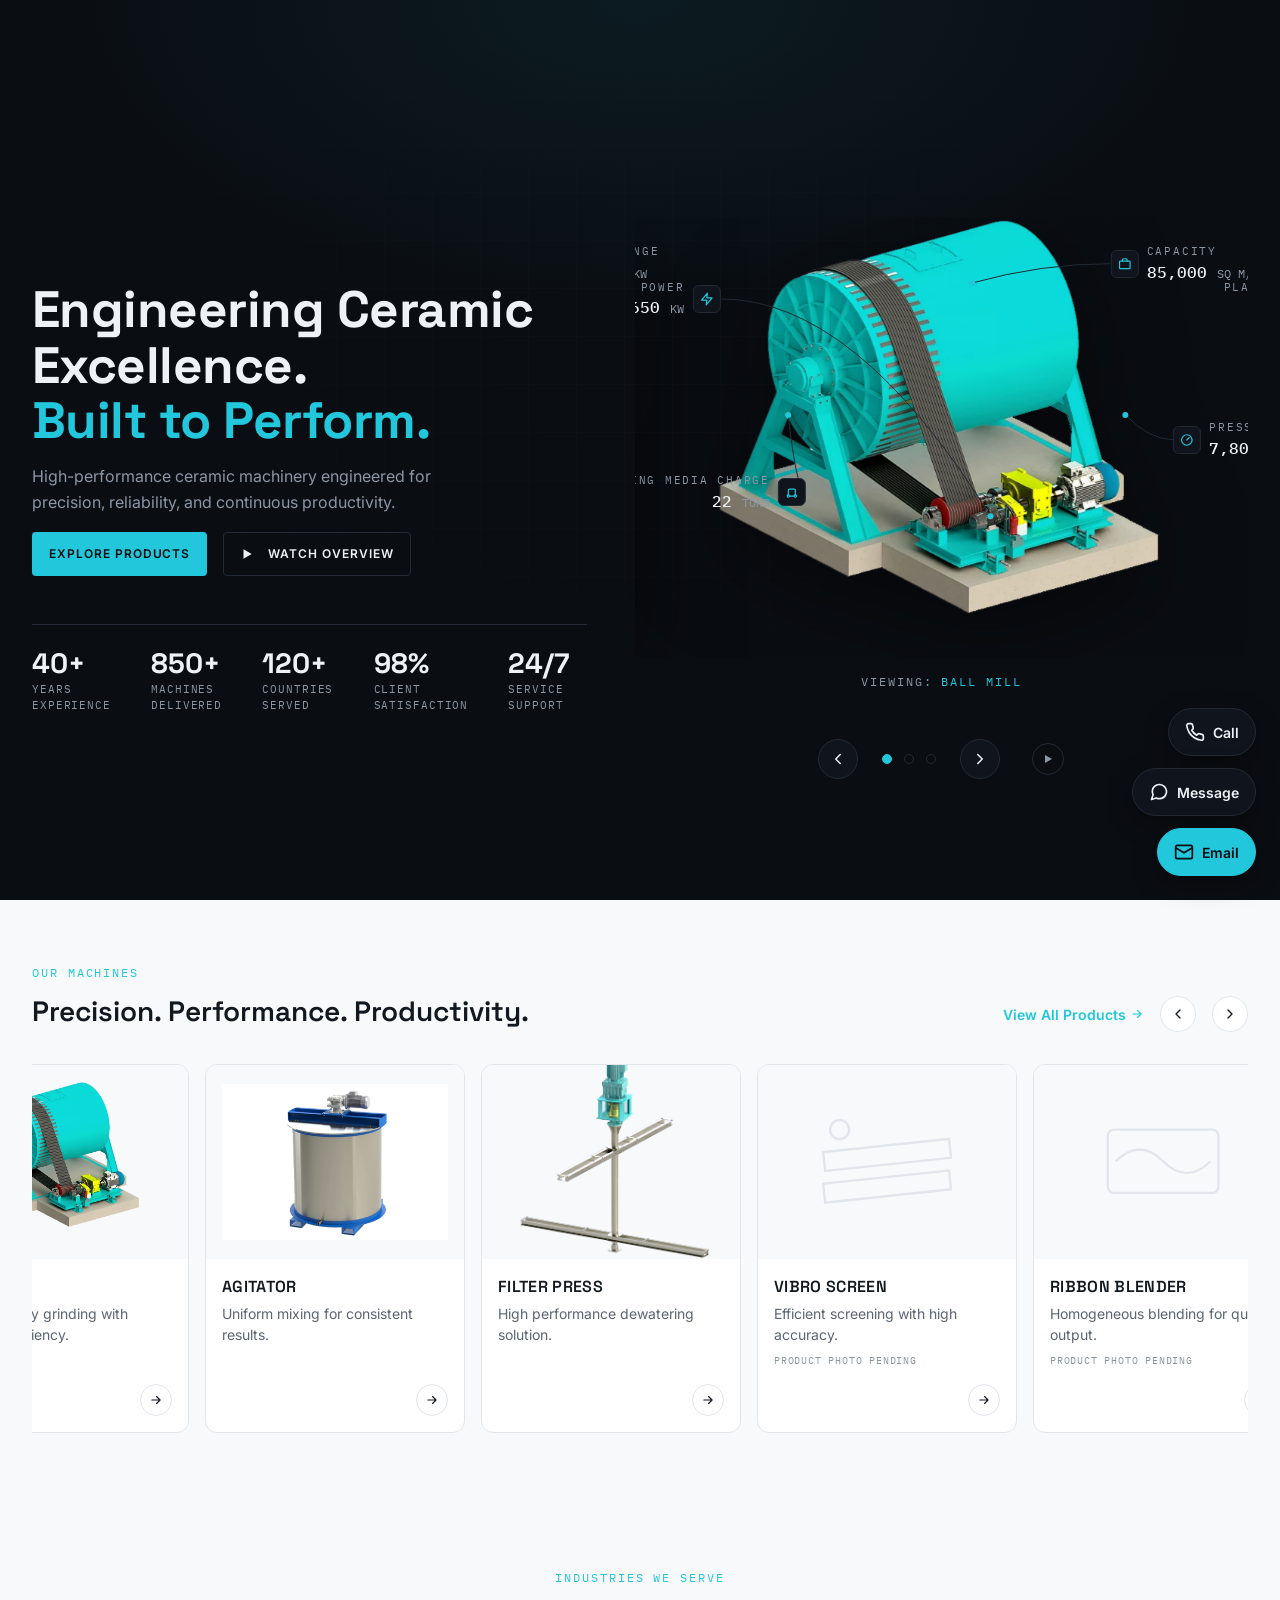
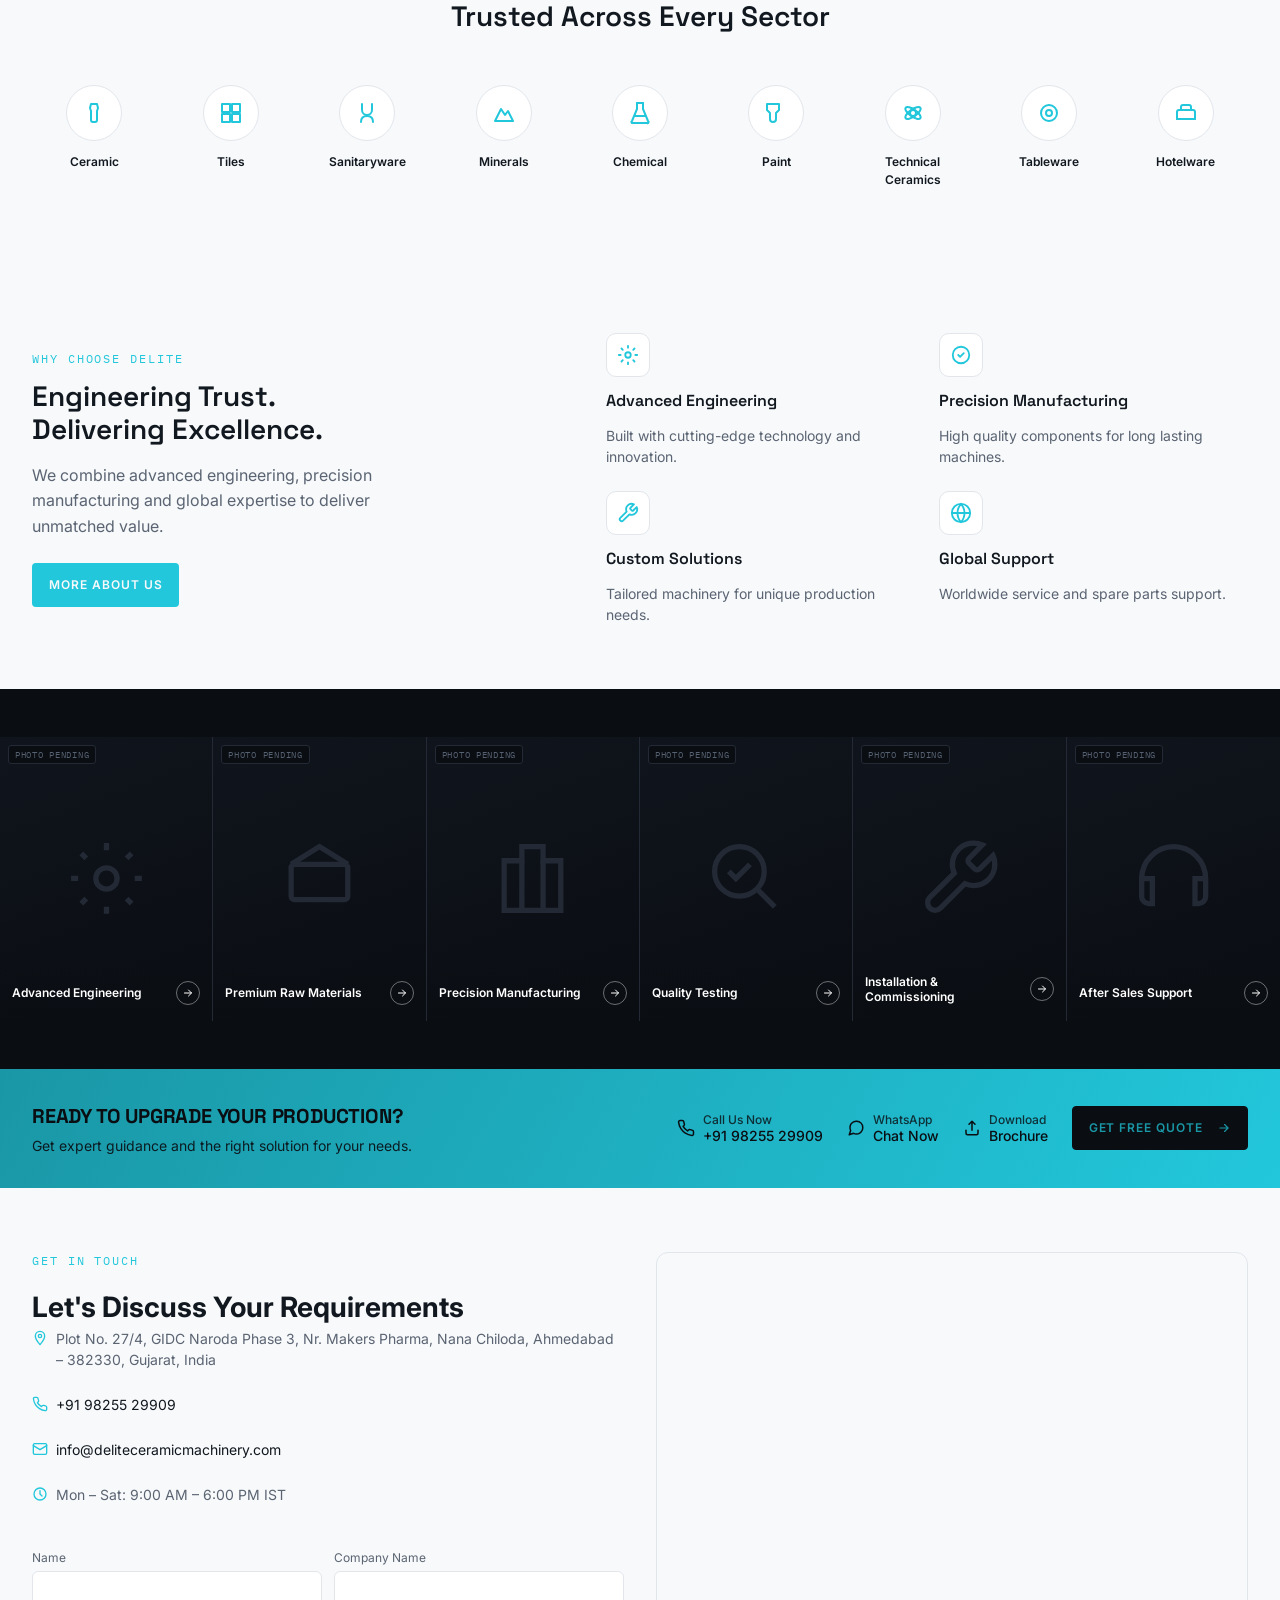
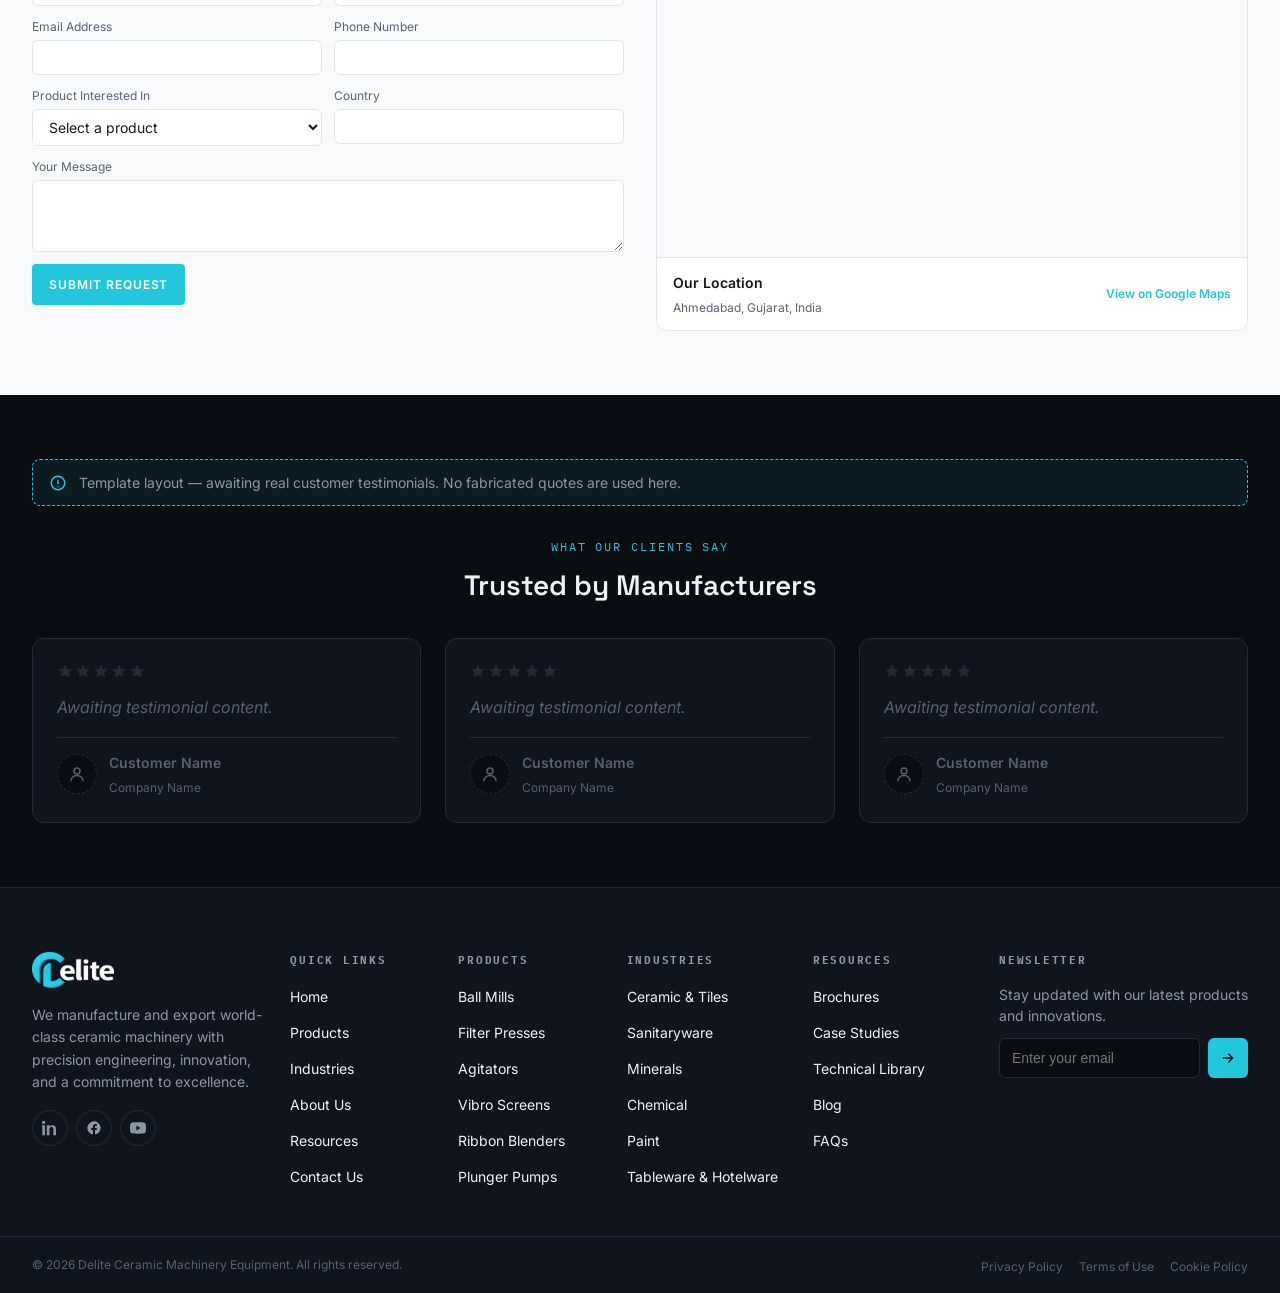
==== index.html @ 057854ac "More changes" ====
<!DOCTYPE html>
<html lang="en">
<head>
  <meta charset="UTF-8" />
  <meta name="viewport" content="width=device-width, initial-scale=1.0" />

  <!--
    SEO/GEO NOTE: canonical URL assumes deliteceramicmachinery.com is
    where this site deploys — update if the real domain differs.
    OG image reuses the hero ball mill render (real product photo,
    correct aspect crop not verified) — a purpose-made 1200x630 OG
    image would perform better on social shares; flagging, not
    blocking on it.
  -->
  <title>Delite Ceramic Machinery | Ball Mills, Filter Presses &amp; Agitators — Ahmedabad, India</title>
  <meta
    name="description"
    content="Delite Ceramic Machinery manufactures ball mills, filter presses, agitators &amp; ceramic processing equipment in Ahmedabad, India. 40+ years experience."
  />
  <link rel="canonical" href="https://www.deliteceramicmachinery.com/" />
  <link rel="icon" href="images/favicon.ico" sizes="any" />
  <link rel="icon" type="image/png" sizes="32x32" href="images/favicon-32x32.png" />
  <link rel="icon" type="image/png" sizes="16x16" href="images/favicon-16x16.png" />
  <link rel="apple-touch-icon" sizes="180x180" href="images/apple-touch-icon.png" />

  <meta property="og:type" content="website" />
  <meta property="og:site_name" content="Delite Ceramic Machinery" />
  <meta property="og:title" content="Delite Ceramic Machinery | Ball Mills, Filter Presses &amp; Agitators" />
  <meta
    property="og:description"
    content="Manufacturer of ball mills, filter presses, agitators and turnkey ceramic processing equipment. 40+ years of engineering experience, based in Ahmedabad, India."
  />
  <meta property="og:image" content="https://www.deliteceramicmachinery.com/images/hero-ballmill.png" />
  <meta property="og:url" content="https://www.deliteceramicmachinery.com/" />
  <meta property="og:locale" content="en_IN" />

  <meta name="twitter:card" content="summary_large_image" />
  <meta name="twitter:title" content="Delite Ceramic Machinery | Ball Mills, Filter Presses &amp; Agitators" />
  <meta
    name="twitter:description"
    content="Manufacturer of ball mills, filter presses, agitators and turnkey ceramic processing equipment. 40+ years of engineering experience, based in Ahmedabad, India."
  />
  <meta name="twitter:image" content="https://www.deliteceramicmachinery.com/images/hero-ballmill.png" />

  <!-- GEO: structured, machine-readable entity data for AI search
       engines/LLM answer engines, not just traditional crawlers.
       Every field below is a verified fact from earlier in this
       build — nothing invented for schema purposes. -->
  <script type="application/ld+json">
  {
    "@context": "https://schema.org",
    "@type": "Organization",
    "name": "Delite Ceramic Machinery Equipment",
    "url": "https://www.deliteceramicmachinery.com/",
    "logo": "https://www.deliteceramicmachinery.com/images/logo.webp",
    "description": "Manufacturer of ball mills, filter presses, agitators and turnkey ceramic processing equipment for the ceramic, chemical, paint and mineral processing industries.",
    "address": {
      "@type": "PostalAddress",
      "streetAddress": "Plot No. 27/4, GIDC Naroda Phase 3, Nr. Makers Pharma, Nana Chiloda",
      "addressLocality": "Ahmedabad",
      "addressRegion": "Gujarat",
      "postalCode": "382330",
      "addressCountry": "IN"
    },
    "telephone": "+91-98255-29909",
    "email": "info@deliteceramicmachinery.com",
    "sameAs": []
  }
  </script>

  <link rel="preconnect" href="https://fonts.googleapis.com" />
  <link rel="preconnect" href="https://fonts.gstatic.com" crossorigin />
  <link
    href="https://fonts.googleapis.com/css2?family=Space+Grotesk:wght@500;600;700&family=Inter:wght@400;500;600&family=IBM+Plex+Mono:wght@400;500&display=swap"
    rel="stylesheet"
  />

  <link rel="stylesheet" href="css/tokens.css" />
  <link rel="stylesheet" href="css/loading.css" />
  <link rel="stylesheet" href="css/navigation.css" />
  <link rel="stylesheet" href="css/hero.css" />
  <link rel="stylesheet" href="css/machines.css" />
  <link rel="stylesheet" href="css/industries-grid.css" />
  <link rel="stylesheet" href="css/why-choose.css" />
  <link rel="stylesheet" href="css/mfg-strip.css" />
  <link rel="stylesheet" href="css/cta-banner.css" />
  <link rel="stylesheet" href="css/contact-section.css" />
  <link rel="stylesheet" href="css/testimonials.css" />
  <link rel="stylesheet" href="css/footer.css" />
  <link rel="stylesheet" href="css/float-cta.css" />

  <!-- Preloads the LCP candidate (hero product image) so the browser
       fetches it immediately instead of discovering it after parsing
       down to the <picture> element in the body. -->
  <link
    rel="preload"
    as="image"
    href="images/hero-ballmill.webp"
    imagesrcset="images/hero-ballmill-500.webp 500w, images/hero-ballmill.webp 811w"
    imagesizes="(max-width: 900px) 500px, 811px"
    fetchpriority="high"
  />

  <!-- No-JS / JS-failure fallback: the loader is removed by JS, so
       without it must never render. Hero callouts are visible-by-
       default in CSS now (see hero.css), so no override is needed
       for them anymore — kept here only for the stats cards, which
       still use the older pattern pending the same fix. -->
  <noscript>
    <style>
      .loader { display: none !important; }
      .stats__card {
        opacity: 1 !important;
        transform: none !important;
      }
    </style>
  </noscript>
</head>
<body class="is-loading">
  <a class="skip-link" href="#main-content">Skip to main content</a>

  <!-- ==========================================================
       LOADING SEQUENCE
       Removed from the accessibility tree once complete (see JS).
       Runs once per session; skipped entirely under
       prefers-reduced-motion.
       ========================================================== -->
  <div class="loader" data-loader aria-hidden="false">
    <div class="loader__gauge" aria-hidden="true">
      <svg viewBox="0 0 200 200">
        <g class="loader__ticks"></g>
        <circle class="loader__ring-track" cx="100" cy="100" r="90" />
        <circle class="loader__ring-fill" cx="100" cy="100" r="90" />
      </svg>
      <div class="loader__center">
        <span class="loader__percent">0</span>
        <img class="loader__logo" src="images/logo.webp" alt="" width="80" height="35" />
      </div>
    </div>
    <p class="loader__status" aria-hidden="true">
      Calibrating <span>experience</span>
    </p>
    <!--
      Single, sparse announcement for screen reader users — NOT wrapping
      the numeric counter above, which updates every animation frame and
      would otherwise cause the live region to re-announce constantly.
    -->
    <p class="sr-only" role="status" aria-live="polite" data-loader-status>
      Loading Delite, please wait.
    </p>
  </div>

  <!-- ==========================================================
       HEADER / NAVIGATION
       Fixed, transparent-over-hero, solidifies on scroll (see
       navigation.js). Desktop: horizontal nav. Below 1024px:
       hamburger triggers a slide-in panel with focus trap.
       ========================================================== -->
  <header class="header" data-header>
    <a class="header__logo" href="index.html">
      <img src="images/logo.webp" alt="Delite Ceramic Machinery — Home" width="86" height="38" />
    </a>

    <nav class="nav" aria-label="Primary">
      <ul class="nav__list">
        <li><a class="nav__link" href="index.html" aria-current="page">Home</a></li>
        <li><a class="nav__link" href="products.html">Products</a></li>
        <li><a class="nav__link" href="industries.html">Industries</a></li>
        <li><a class="nav__link" href="about.html">About Us</a></li>
        <li><a class="nav__link" href="resources.html">Resources</a></li>
        <li><a class="nav__link" href="contact.html">Contact</a></li>
      </ul>
    </nav>

    <div class="header__actions">
      <a class="btn btn--primary header__cta" href="contact.html">Request a Quote</a>
      <button
        class="nav-toggle"
        type="button"
        data-nav-toggle
        aria-expanded="false"
        aria-controls="mobile-nav"
        aria-label="Open menu"
      >
        <span class="nav-toggle__icon"><span></span><span></span><span></span></span>
      </button>
    </div>
  </header>

  <div class="nav-scrim" data-nav-scrim></div>

  <nav class="mobile-nav" id="mobile-nav" data-mobile-nav aria-label="Mobile">
    <ul class="mobile-nav__list">
      <li><a class="mobile-nav__link" href="index.html" aria-current="page">Home</a></li>
      <li><a class="mobile-nav__link" href="products.html">Products</a></li>
      <li><a class="mobile-nav__link" href="industries.html">Industries</a></li>
      <li><a class="mobile-nav__link" href="about.html">About Us</a></li>
      <li><a class="mobile-nav__link" href="resources.html">Resources</a></li>
      <li><a class="mobile-nav__link" href="contact.html">Contact</a></li>
    </ul>
    <a class="btn btn--primary mobile-nav__cta" href="contact.html">Request a Quote</a>
  </nav>

  <!-- ==========================================================
       PAGE CONTENT
       Placeholder — Hero is the next section to be built.
       ========================================================== -->
  <main id="main-content">
    <!-- ==========================================================
         HERO — REBUILT per new reference designs (3 images), per
         explicit instruction. Two-column layout: left = real visible
         headline/subtext/CTAs/stats (previously SEO-only hidden text),
         right = existing product slider (visual/callout logic below
         is UNCHANGED from the previous version — only this new left
         column and the content-swap wiring in hero.js were added).

         Stats row values are PLACEHOLDERS (25+/850+/120+/98%) — user
         confirmed these are not yet real figures and will supply
         actual numbers later. Section 4's dashboard below keeps the
         separately-verified real figures (40+ years, etc.) untouched.
         ========================================================== -->
    <section class="hero" data-hero aria-labelledby="hero-heading">
      <div class="hero__inner">
        <p class="sr-only" role="status" aria-live="polite" data-hero-live></p>

        <div class="hero__content">
          <div class="hero__content-inner" data-hero-content-inner>
            <h1 id="hero-heading" class="hero__headline" data-hero-headline>
              Engineering Ceramic Excellence.<br /><span class="hero__headline-accent">Built to Perform.</span>
            </h1>
            <p class="hero__subtext" data-hero-subtext>
              High-performance ceramic machinery engineered for
              precision, reliability, and continuous productivity.
            </p>
            <div class="hero__cta-group" data-hero-ctas>
              <a class="btn btn--primary" href="products.html" data-cta-primary>Explore Products</a>
              <!--
                NOTE: "Watch Overview" is real copy from the reference
                design, but no overview video currently exists. Linking
                to contact.html as an honest stand-in — replace once
                that video asset exists.
              -->
              <a class="btn btn--secondary" href="contact.html" data-cta-secondary>
                <svg viewBox="0 0 24 24" width="14" height="14" fill="currentColor" style="margin-right:6px;vertical-align:-2px;"><polygon points="6 4 20 12 6 20 6 4"/></svg>Watch Overview
              </a>
            </div>
          </div>

          <!--
            5 stats now (was 4 in V1) — "40+ Years" matches our
            verified figure (DEL tracker DEL-27/DEL-20/DEL-26); the
            other 4 remain explicit placeholders per your confirmed
            decision, not silently treated as real.
          -->
          <div class="hero__stats-row hero__stats-row--five">
            <div class="hero__stat">
              <span class="hero__stat-value">40+</span>
              <span class="hero__stat-label">Years Experience</span>
            </div>
            <div class="hero__stat">
              <span class="hero__stat-value">850+</span>
              <span class="hero__stat-label">Machines Delivered</span>
            </div>
            <div class="hero__stat">
              <span class="hero__stat-value">120+</span>
              <span class="hero__stat-label">Countries Served</span>
            </div>
            <div class="hero__stat">
              <span class="hero__stat-value">98%</span>
              <span class="hero__stat-label">Client Satisfaction</span>
            </div>
            <div class="hero__stat">
              <span class="hero__stat-value">24/7</span>
              <span class="hero__stat-label">Service Support</span>
            </div>
          </div>
        </div>

        <div class="hero__visual-col">
        <div class="hero__slider">
          <div class="hero__track" data-hero-track>
          <div
            class="hero__slide"
            data-hero-slide
            data-product-name="Ball Mill"
            data-kicker="Engineering Excellence"
            data-headline="Engineering Ceramic Excellence.|For the World."
            data-subtext="Precision systems, high-performance solutions, built to a global standard."
            data-cta-primary-label="Explore The Systems"
            data-cta-primary-href="products.html"
            data-cta-secondary-label="Virtual Factory Tour"
            data-cta-secondary-href="contact.html"
          >
            <picture>
              <source
                srcset="images/hero-ballmill-500.webp 500w, images/hero-ballmill.webp 811w"
                sizes="(max-width: 900px) 500px, 811px"
                type="image/webp"
              />
              <img
                class="hero__product"
                data-hero-product
                src="images/hero-ballmill.png"
                alt="Delite industrial ball mill — steel grinding drum with belt-driven motor assembly and mounted base frame"
                width="811"
                height="582"
                fetchpriority="high"
              />
            </picture>

            <svg class="hero__lines" data-hero-lines aria-hidden="true"></svg>

            <div class="hero__callout hero__callout--tl" data-callout="power" data-target-x="58" data-target-y="68">
              <span class="hero__callout-icon" aria-hidden="true">
                <svg viewBox="0 0 24 24" fill="none" stroke="currentColor" stroke-width="2" stroke-linecap="round" stroke-linejoin="round">
                  <polygon points="13 2 3 14 12 14 11 22 21 10 12 10 13 2" />
                </svg>
              </span>
              <span class="hero__callout-text">
                <span class="hero__callout-label">Power</span>
                <span class="hero__callout-value"><span data-count-to="1650">1,650</span> <span class="hero__callout-unit">KW</span></span>
              </span>
            </div>

            <div class="hero__callout hero__callout--tr" data-callout="capacity" data-target-x="55" data-target-y="15">
              <span class="hero__callout-icon" aria-hidden="true">
                <svg viewBox="0 0 24 24" fill="none" stroke="currentColor" stroke-width="2" stroke-linecap="round" stroke-linejoin="round">
                  <rect x="3" y="7" width="18" height="13" rx="1" />
                  <path d="M8 7V5a2 2 0 0 1 2-2h4a2 2 0 0 1 2 2v2" />
                </svg>
              </span>
              <span class="hero__callout-text">
                <span class="hero__callout-label">Capacity</span>
                <span class="hero__callout-value"><span data-count-to="85000">85,000</span> <span class="hero__callout-unit">SQ M/DAY</span></span>
              </span>
            </div>

            <div class="hero__callout hero__callout--br" data-callout="pressure" data-target-x="80" data-target-y="45">
              <span class="hero__callout-icon" aria-hidden="true">
                <svg viewBox="0 0 24 24" fill="none" stroke="currentColor" stroke-width="2" stroke-linecap="round" stroke-linejoin="round">
                  <circle cx="12" cy="12" r="9" />
                  <path d="M12 12 L16 8" />
                </svg>
              </span>
              <span class="hero__callout-text">
                <span class="hero__callout-label">Pressure</span>
                <span class="hero__callout-value"><span data-count-to="7800">7,800</span> <span class="hero__callout-unit">TONS</span></span>
              </span>
            </div>

            <div class="hero__callout hero__callout--bl" data-callout="grinding" data-target-x="25" data-target-y="45">
              <span class="hero__callout-icon" aria-hidden="true">
                <svg viewBox="0 0 24 24" fill="none" stroke="currentColor" stroke-width="2" stroke-linecap="round" stroke-linejoin="round">
                  <circle cx="6" cy="19" r="2" />
                  <circle cx="18" cy="19" r="2" />
                  <path d="M8 19h8M6 17V9a2 2 0 0 1 2-2h8a2 2 0 0 1 2 2v8" />
                </svg>
              </span>
              <span class="hero__callout-text">
                <span class="hero__callout-label">Grinding Media Charge</span>
                <span class="hero__callout-value"><span data-count-to="22">22</span> <span class="hero__callout-unit">TONS</span></span>
              </span>
            </div>

            <div class="hero__stats-mobile">
              <div class="hero__stat-card">
                <span class="hero__callout-icon" aria-hidden="true"><svg viewBox="0 0 24 24" fill="none" stroke="currentColor" stroke-width="2" stroke-linecap="round" stroke-linejoin="round"><polygon points="13 2 3 14 12 14 11 22 21 10 12 10 13 2" /></svg></span>
                <span class="hero__callout-text"><span class="hero__callout-label">Power</span><span class="hero__callout-value">1,650 <span class="hero__callout-unit">KW</span></span></span>
              </div>
              <div class="hero__stat-card">
                <span class="hero__callout-icon" aria-hidden="true"><svg viewBox="0 0 24 24" fill="none" stroke="currentColor" stroke-width="2" stroke-linecap="round" stroke-linejoin="round"><rect x="3" y="7" width="18" height="13" rx="1" /><path d="M8 7V5a2 2 0 0 1 2-2h4a2 2 0 0 1 2 2v2" /></svg></span>
                <span class="hero__callout-text"><span class="hero__callout-label">Capacity</span><span class="hero__callout-value">85,000 <span class="hero__callout-unit">SQ M/DAY</span></span></span>
              </div>
              <div class="hero__stat-card">
                <span class="hero__callout-icon" aria-hidden="true"><svg viewBox="0 0 24 24" fill="none" stroke="currentColor" stroke-width="2" stroke-linecap="round" stroke-linejoin="round"><circle cx="12" cy="12" r="9" /><path d="M12 12 L16 8" /></svg></span>
                <span class="hero__callout-text"><span class="hero__callout-label">Pressure</span><span class="hero__callout-value">7,800 <span class="hero__callout-unit">TONS</span></span></span>
              </div>
              <div class="hero__stat-card">
                <span class="hero__callout-icon" aria-hidden="true"><svg viewBox="0 0 24 24" fill="none" stroke="currentColor" stroke-width="2" stroke-linecap="round" stroke-linejoin="round"><circle cx="6" cy="19" r="2" /><circle cx="18" cy="19" r="2" /><path d="M8 19h8M6 17V9a2 2 0 0 1 2-2h8a2 2 0 0 1 2 2v8" /></svg></span>
                <span class="hero__callout-text"><span class="hero__callout-label">Grinding Media</span><span class="hero__callout-value">22 <span class="hero__callout-unit">TONS</span></span></span>
              </div>
            </div>
          </div>

          <!-- SLIDE 2: Filter Press — only ONE verified spec exists for
               this product, so 2 callouts, not 4 fabricated ones. -->
          <div
            class="hero__slide"
            data-hero-slide
            data-product-name="Filter Press"
            data-kicker="Engineering Excellence"
            data-headline="Precision. Performance.|Productivity."
            data-subtext="Delite Ceramic Machinery: the benchmark in high-capacity ceramic manufacturing solutions."
            data-cta-primary-label="Explore Complete Line"
            data-cta-primary-href="products.html"
          >
            <picture>
              <source srcset="images/hero-filterpress.webp" type="image/webp" />
              <img
                class="hero__product"
                data-hero-product
                src="images/hero-filterpress.png"
                alt="Delite filter press — recessed-plate press with polypropylene plates and dual-color drainage valves"
                width="477"
                height="477"
              />
            </picture>

            <svg class="hero__lines" data-hero-lines aria-hidden="true"></svg>

            <div class="hero__callout hero__callout--tl" data-callout="plate-range" data-target-x="50" data-target-y="35">
              <span class="hero__callout-icon" aria-hidden="true">
                <svg viewBox="0 0 24 24" fill="none" stroke="currentColor" stroke-width="2" stroke-linecap="round" stroke-linejoin="round">
                  <rect x="4" y="4" width="4" height="16" /><rect x="10" y="4" width="4" height="16" /><rect x="16" y="4" width="4" height="16" />
                </svg>
              </span>
              <span class="hero__callout-text">
                <span class="hero__callout-label">Plate Size Range</span>
                <span class="hero__callout-value">470–1500 <span class="hero__callout-unit">MM</span></span>
              </span>
            </div>

            <div class="hero__callout hero__callout--tr" data-callout="plate-options" data-target-x="55" data-target-y="55">
              <span class="hero__callout-icon" aria-hidden="true">
                <svg viewBox="0 0 24 24" fill="none" stroke="currentColor" stroke-width="2" stroke-linecap="round" stroke-linejoin="round">
                  <path d="M9 11l3 3L22 4" /><path d="M21 12v7a2 2 0 0 1-2 2H5a2 2 0 0 1-2-2V5a2 2 0 0 1 2-2h11" />
                </svg>
              </span>
              <span class="hero__callout-text">
                <span class="hero__callout-label">Plate Size Options</span>
                <span class="hero__callout-value"><span data-count-to="7">7</span> <span class="hero__callout-unit">SIZES</span></span>
              </span>
            </div>

            <div class="hero__stats-mobile">
              <div class="hero__stat-card">
                <span class="hero__callout-icon" aria-hidden="true"><svg viewBox="0 0 24 24" fill="none" stroke="currentColor" stroke-width="2" stroke-linecap="round" stroke-linejoin="round"><rect x="4" y="4" width="4" height="16" /><rect x="10" y="4" width="4" height="16" /><rect x="16" y="4" width="4" height="16" /></svg></span>
                <span class="hero__callout-text"><span class="hero__callout-label">Plate Size Range</span><span class="hero__callout-value">470–1500 <span class="hero__callout-unit">MM</span></span></span>
              </div>
              <div class="hero__stat-card">
                <span class="hero__callout-icon" aria-hidden="true"><svg viewBox="0 0 24 24" fill="none" stroke="currentColor" stroke-width="2" stroke-linecap="round" stroke-linejoin="round"><path d="M9 11l3 3L22 4" /><path d="M21 12v7a2 2 0 0 1-2 2H5a2 2 0 0 1-2-2V5a2 2 0 0 1 2-2h11" /></svg></span>
                <span class="hero__callout-text"><span class="hero__callout-label">Plate Size Options</span><span class="hero__callout-value">7 <span class="hero__callout-unit">SIZES</span></span></span>
              </div>
            </div>
          </div>

          <!-- SLIDE 3: Agitator — only ONE verified spec exists (the
               5.5–22 KW power range already used in the capability
               card), same honesty pattern as slide 2. -->
          <div
            class="hero__slide"
            data-hero-slide
            data-product-name="Agitator"
            data-kicker="Turnkey Solutions"
            data-headline="Systems Engineered for|Continuous Production."
            data-subtext="Premium high-performance machinery. Precision. Reliability. Turnkey solutions."
            data-cta-primary-label="Consult an Engineer"
            data-cta-primary-href="contact.html"
            data-cta-secondary-label="Explore Machinery Systems"
            data-cta-secondary-href="products.html"
          >
            <picture>
              <source srcset="images/card-agitator.webp" type="image/webp" />
              <img
                class="hero__product"
                data-hero-product
                src="images/card-agitator.png"
                alt="Delite industrial agitator — vertical shaft mixer with motor and gearbox on a rail-mounted frame"
                width="835"
                height="577"
              />
            </picture>

            <svg class="hero__lines" data-hero-lines aria-hidden="true"></svg>

            <div class="hero__callout hero__callout--tr" data-callout="agitator-power" data-target-x="52" data-target-y="12">
              <span class="hero__callout-icon" aria-hidden="true">
                <svg viewBox="0 0 24 24" fill="none" stroke="currentColor" stroke-width="2" stroke-linecap="round" stroke-linejoin="round">
                  <polygon points="13 2 3 14 12 14 11 22 21 10 12 10 13 2" />
                </svg>
              </span>
              <span class="hero__callout-text">
                <span class="hero__callout-label">Power Range</span>
                <span class="hero__callout-value">5.5–22 <span class="hero__callout-unit">KW</span></span>
              </span>
            </div>

            <div class="hero__stats-mobile">
              <div class="hero__stat-card">
                <span class="hero__callout-icon" aria-hidden="true"><svg viewBox="0 0 24 24" fill="none" stroke="currentColor" stroke-width="2" stroke-linecap="round" stroke-linejoin="round"><polygon points="13 2 3 14 12 14 11 22 21 10 12 10 13 2" /></svg></span>
                <span class="hero__callout-text"><span class="hero__callout-label">Power Range</span><span class="hero__callout-value">5.5–22 <span class="hero__callout-unit">KW</span></span></span>
              </div>
            </div>
          </div>
          </div>
        </div>

        <p class="hero__product-name" data-hero-product-name>
          Viewing: <span>Ball Mill</span>
        </p>

        <div class="hero__controls">
          <button class="hero__arrow" type="button" data-hero-prev aria-label="Previous product">
            <svg viewBox="0 0 24 24" fill="none" stroke="currentColor" stroke-width="2" stroke-linecap="round" stroke-linejoin="round"><path d="M15 18l-6-6 6-6" /></svg>
          </button>
          <div class="hero__dots" role="group" aria-label="Select product">
            <button class="hero__dot" type="button" data-hero-dot aria-current="true" aria-label="Ball Mill"></button>
            <button class="hero__dot" type="button" data-hero-dot aria-current="false" aria-label="Filter Press"></button>
            <button class="hero__dot" type="button" data-hero-dot aria-current="false" aria-label="Agitator"></button>
          </div>
          <button class="hero__arrow" type="button" data-hero-next aria-label="Next product">
            <svg viewBox="0 0 24 24" fill="none" stroke="currentColor" stroke-width="2" stroke-linecap="round" stroke-linejoin="round"><path d="M9 18l6-6-6-6" /></svg>
          </button>
          <!-- Required alongside autoplay per WCAG 2.2.2 — auto-updating
               content running >5s must be pausable by the user. -->
          <button class="hero__play-pause" type="button" data-hero-playpause aria-pressed="false" aria-label="Pause slideshow">
            <svg class="icon-pause" viewBox="0 0 24 24" fill="currentColor"><rect x="6" y="5" width="4" height="14" /><rect x="14" y="5" width="4" height="14" /></svg>
            <svg class="icon-play" viewBox="0 0 24 24" fill="currentColor"><polygon points="6 4 20 12 6 20 6 4" /></svg>
          </button>
        </div>
        </div>
      </div>
    </section>


    <!-- ==========================================================
         MACHINES CAROUSEL (V2 — new section, not in V1)
         Light-themed per the new reference. 3 of 5 machines have
         real product photos (Ball Mill, Agitator, Filter Press);
         Vibro Screen and Ribbon Blender do NOT — no images exist
         in any upload for these two, so they use deliberately
         illustrative line-art placeholders, flagged in the card
         itself, not disguised as real product photos.
         ========================================================== -->
    <section class="machines section--light" data-machines aria-labelledby="machines-heading">
      <div class="machines__header">
        <div>
          <span class="machines__kicker">Our Machines</span>
          <h2 id="machines-heading" class="machines__title">Precision. Performance. Productivity.</h2>
        </div>
        <div class="machines__controls">
          <a class="machines__view-all" href="products.html">
            View All Products
            <svg viewBox="0 0 24 24" fill="none" stroke="currentColor" stroke-width="2" stroke-linecap="round" stroke-linejoin="round"><path d="M5 12h14M13 6l6 6-6 6"/></svg>
          </a>
          <button class="machines__arrow" type="button" data-machines-prev aria-label="Scroll machines left">
            <svg viewBox="0 0 24 24" fill="none" stroke="currentColor" stroke-width="2" stroke-linecap="round" stroke-linejoin="round"><path d="M15 18l-6-6 6-6"/></svg>
          </button>
          <button class="machines__arrow" type="button" data-machines-next aria-label="Scroll machines right">
            <svg viewBox="0 0 24 24" fill="none" stroke="currentColor" stroke-width="2" stroke-linecap="round" stroke-linejoin="round"><path d="M9 18l6-6-6-6"/></svg>
          </button>
        </div>
      </div>

      <div class="machines__track" data-machines-track>
        <a class="machine-card" href="products.html#ball-mill">
          <div class="machine-card__image-wrap">
            <picture>
              <source srcset="images/hero-ballmill.webp" type="image/webp" />
              <img src="images/hero-ballmill.png" alt="Delite industrial ball mill" width="811" height="582" loading="lazy" data-reveal />
            </picture>
          </div>
          <div class="machine-card__body">
            <span class="machine-card__name">Ball Mill</span>
            <p class="machine-card__tagline">High-capacity grinding with superior efficiency.</p>
            <span class="machine-card__arrow" aria-hidden="true">
              <svg viewBox="0 0 24 24" fill="none" stroke="currentColor" stroke-width="2" stroke-linecap="round" stroke-linejoin="round"><path d="M5 12h14M13 6l6 6-6 6"/></svg>
            </span>
          </div>
        </a>

        <a class="machine-card" href="products.html#agitator">
          <div class="machine-card__image-wrap">
            <picture>
              <source srcset="images/card-agitator.webp" type="image/webp" />
              <img src="images/card-agitator.png" alt="Delite industrial agitator" width="835" height="577" loading="lazy" data-reveal />
            </picture>
          </div>
          <div class="machine-card__body">
            <span class="machine-card__name">Agitator</span>
            <p class="machine-card__tagline">Uniform mixing for consistent results.</p>
            <span class="machine-card__arrow" aria-hidden="true">
              <svg viewBox="0 0 24 24" fill="none" stroke="currentColor" stroke-width="2" stroke-linecap="round" stroke-linejoin="round"><path d="M5 12h14M13 6l6 6-6 6"/></svg>
            </span>
          </div>
        </a>

        <a class="machine-card" href="products.html#filter-press">
          <div class="machine-card__image-wrap">
            <picture>
              <source srcset="images/hero-filterpress.webp" type="image/webp" />
              <img src="images/hero-filterpress.png" alt="Delite filter press" width="477" height="477" loading="lazy" data-reveal />
            </picture>
          </div>
          <div class="machine-card__body">
            <span class="machine-card__name">Filter Press</span>
            <p class="machine-card__tagline">High performance dewatering solution.</p>
            <span class="machine-card__arrow" aria-hidden="true">
              <svg viewBox="0 0 24 24" fill="none" stroke="currentColor" stroke-width="2" stroke-linecap="round" stroke-linejoin="round"><path d="M5 12h14M13 6l6 6-6 6"/></svg>
            </span>
          </div>
        </a>

        <!-- Placeholder: no real image supplied for Vibro Screen -->
        <a class="machine-card" href="products.html#vibro-screen">
          <div class="machine-card__image-wrap">
            <svg class="machine-card__placeholder" viewBox="0 0 100 80" fill="none" stroke="currentColor" stroke-width="1.5" aria-hidden="true">
              <rect x="10" y="30" width="80" height="12" transform="rotate(-6 50 36)" />
              <rect x="10" y="50" width="80" height="12" transform="rotate(-6 50 56)" />
              <circle cx="20" cy="20" r="6" />
            </svg>
          </div>
          <div class="machine-card__body">
            <span class="machine-card__name">Vibro Screen</span>
            <p class="machine-card__tagline">Efficient screening with high accuracy.</p>
            <span class="machine-card__pending">Product photo pending</span>
            <span class="machine-card__arrow" aria-hidden="true">
              <svg viewBox="0 0 24 24" fill="none" stroke="currentColor" stroke-width="2" stroke-linecap="round" stroke-linejoin="round"><path d="M5 12h14M13 6l6 6-6 6"/></svg>
            </span>
          </div>
        </a>

        <!-- Placeholder: no real image supplied for Ribbon Blender -->
        <a class="machine-card" href="products.html#ribbon-blender">
          <div class="machine-card__image-wrap">
            <svg class="machine-card__placeholder" viewBox="0 0 100 80" fill="none" stroke="currentColor" stroke-width="1.5" aria-hidden="true">
              <rect x="15" y="20" width="70" height="40" rx="4" />
              <path d="M20 40 Q35 25 50 40 T80 40" />
            </svg>
          </div>
          <div class="machine-card__body">
            <span class="machine-card__name">Ribbon Blender</span>
            <p class="machine-card__tagline">Homogeneous blending for quality output.</p>
            <span class="machine-card__pending">Product photo pending</span>
            <span class="machine-card__arrow" aria-hidden="true">
              <svg viewBox="0 0 24 24" fill="none" stroke="currentColor" stroke-width="2" stroke-linecap="round" stroke-linejoin="round"><path d="M5 12h14M13 6l6 6-6 6"/></svg>
            </span>
          </div>
        </a>
      </div>
    </section>


    <!-- ==========================================================
         INDUSTRIES WE SERVE (V2 — new section)
         Reference mockup's 9th icon was "Agrotech", not present in
         any verified source. Substituted "Technical Ceramics" (which
         IS verified — see earlier research) rather than asserting an
         industry with zero supporting evidence. Icon+label only, no
         photo thumbnails — no real photography exists for any of
         these 9 categories; 9 fake stock-photo placeholders would
         look worse than a clean icon row.
         ========================================================== -->
    <section class="industries-grid section--light" aria-labelledby="industries-heading">
      <span class="industries-grid__kicker">Industries We Serve</span>
      <h2 id="industries-heading" class="industries-grid__title">Trusted Across Every Sector</h2>

      <div class="industries-grid__row">
        <a class="industry-item" href="industries.html#ceramic">
          <span class="industry-item__icon" aria-hidden="true">
            <svg viewBox="0 0 24 24" fill="none" stroke="currentColor" stroke-width="2" stroke-linecap="round" stroke-linejoin="round"><path d="M9 3h6l1 4-1 3v9a2 2 0 0 1-2 2h-2a2 2 0 0 1-2-2v-9L8 7z"/></svg>
          </span>
          <span class="industry-item__label">Ceramic</span>
        </a>
        <a class="industry-item" href="industries.html#tiles">
          <span class="industry-item__icon" aria-hidden="true">
            <svg viewBox="0 0 24 24" fill="none" stroke="currentColor" stroke-width="2" stroke-linecap="round" stroke-linejoin="round"><rect x="3" y="3" width="8" height="8"/><rect x="13" y="3" width="8" height="8"/><rect x="3" y="13" width="8" height="8"/><rect x="13" y="13" width="8" height="8"/></svg>
          </span>
          <span class="industry-item__label">Tiles</span>
        </a>
        <a class="industry-item" href="industries.html#sanitaryware">
          <span class="industry-item__icon" aria-hidden="true">
            <svg viewBox="0 0 24 24" fill="none" stroke="currentColor" stroke-width="2" stroke-linecap="round" stroke-linejoin="round"><path d="M7 3v6a5 5 0 0 0 10 0V3"/><path d="M6 21c0-4 2.5-6 6-6s6 2 6 6"/></svg>
          </span>
          <span class="industry-item__label">Sanitaryware</span>
        </a>
        <a class="industry-item" href="industries.html#minerals">
          <span class="industry-item__icon" aria-hidden="true">
            <svg viewBox="0 0 24 24" fill="none" stroke="currentColor" stroke-width="2" stroke-linecap="round" stroke-linejoin="round"><path d="M3 20 9 8l4 6 3-4 5 10z"/></svg>
          </span>
          <span class="industry-item__label">Minerals</span>
        </a>
        <a class="industry-item" href="industries.html#chemical">
          <span class="industry-item__icon" aria-hidden="true">
            <svg viewBox="0 0 24 24" fill="none" stroke="currentColor" stroke-width="2" stroke-linecap="round" stroke-linejoin="round"><path d="M9 2v6L4 20a1 1 0 0 0 1 2h14a1 1 0 0 0 1-2L15 8V2"/><path d="M9 2h6"/><path d="M7 15h10"/></svg>
          </span>
          <span class="industry-item__label">Chemical</span>
        </a>
        <a class="industry-item" href="industries.html#paint">
          <span class="industry-item__icon" aria-hidden="true">
            <svg viewBox="0 0 24 24" fill="none" stroke="currentColor" stroke-width="2" stroke-linecap="round" stroke-linejoin="round"><path d="M3 3h12v6l-3 3v6a3 3 0 0 1-6 0v-6L3 9z"/></svg>
          </span>
          <span class="industry-item__label">Paint</span>
        </a>
        <a class="industry-item" href="industries.html#technical-ceramics">
          <span class="industry-item__icon" aria-hidden="true">
            <svg viewBox="0 0 24 24" fill="none" stroke="currentColor" stroke-width="2" stroke-linecap="round" stroke-linejoin="round"><circle cx="12" cy="12" r="3"/><ellipse cx="12" cy="12" rx="9" ry="3.5" transform="rotate(35 12 12)"/><ellipse cx="12" cy="12" rx="9" ry="3.5" transform="rotate(-35 12 12)"/></svg>
          </span>
          <span class="industry-item__label">Technical Ceramics</span>
        </a>
        <a class="industry-item" href="industries.html#tableware">
          <span class="industry-item__icon" aria-hidden="true">
            <svg viewBox="0 0 24 24" fill="none" stroke="currentColor" stroke-width="2" stroke-linecap="round" stroke-linejoin="round"><circle cx="12" cy="12" r="8"/><circle cx="12" cy="12" r="3"/></svg>
          </span>
          <span class="industry-item__label">Tableware</span>
        </a>
        <a class="industry-item" href="industries.html#hotelware">
          <span class="industry-item__icon" aria-hidden="true">
            <svg viewBox="0 0 24 24" fill="none" stroke="currentColor" stroke-width="2" stroke-linecap="round" stroke-linejoin="round"><path d="M3 18v-7a2 2 0 0 1 2-2h14a2 2 0 0 1 2 2v7"/><path d="M3 18h18"/><path d="M7 9V6a2 2 0 0 1 2-2h6a2 2 0 0 1 2 2v3"/></svg>
          </span>
          <span class="industry-item__label">Hotelware</span>
        </a>
      </div>
    </section>


    <!-- ==========================================================
         WHY CHOOSE DELITE (V2 — new section)
         Copy here is generic value-proposition language (no specific
         numbers/certifications to verify), used as-is from the
         reference — no honesty flags needed for this one.
         ========================================================== -->
    <section class="why-choose section--light" aria-labelledby="why-choose-heading">
      <div class="why-choose__inner">
        <div>
          <span class="why-choose__kicker">Why Choose Delite</span>
          <h2 id="why-choose-heading" class="why-choose__title">Engineering Trust.<br />Delivering Excellence.</h2>
          <p class="why-choose__lead">
            We combine advanced engineering, precision manufacturing
            and global expertise to deliver unmatched value.
          </p>
          <a class="btn btn--primary" href="about.html">More About Us</a>
        </div>

        <div class="why-choose__grid">
          <div class="why-feature">
            <span class="why-feature__icon" aria-hidden="true">
              <svg viewBox="0 0 24 24" fill="none" stroke="currentColor" stroke-width="2" stroke-linecap="round" stroke-linejoin="round"><circle cx="12" cy="12" r="3"/><path d="M12 2v2M12 20v2M4.9 4.9l1.4 1.4M17.7 17.7l1.4 1.4M2 12h2M20 12h2M4.9 19.1l1.4-1.4M17.7 6.3l1.4-1.4"/></svg>
            </span>
            <span class="why-feature__title">Advanced Engineering</span>
            <p class="why-feature__copy">Built with cutting-edge technology and innovation.</p>
          </div>
          <div class="why-feature">
            <span class="why-feature__icon" aria-hidden="true">
              <svg viewBox="0 0 24 24" fill="none" stroke="currentColor" stroke-width="2" stroke-linecap="round" stroke-linejoin="round"><path d="M9 12l2 2 4-4"/><circle cx="12" cy="12" r="9"/></svg>
            </span>
            <span class="why-feature__title">Precision Manufacturing</span>
            <p class="why-feature__copy">High quality components for long lasting machines.</p>
          </div>
          <div class="why-feature">
            <span class="why-feature__icon" aria-hidden="true">
              <svg viewBox="0 0 24 24" fill="none" stroke="currentColor" stroke-width="2" stroke-linecap="round" stroke-linejoin="round"><path d="M14.7 6.3a1 1 0 0 0 0 1.4l1.6 1.6a1 1 0 0 0 1.4 0l3.77-3.77a6 6 0 0 1-7.94 7.94l-6.91 6.91a2.12 2.12 0 0 1-3-3l6.91-6.91a6 6 0 0 1 7.94-7.94l-3.76 3.76z"/></svg>
            </span>
            <span class="why-feature__title">Custom Solutions</span>
            <p class="why-feature__copy">Tailored machinery for unique production needs.</p>
          </div>
          <div class="why-feature">
            <span class="why-feature__icon" aria-hidden="true">
              <svg viewBox="0 0 24 24" fill="none" stroke="currentColor" stroke-width="2" stroke-linecap="round" stroke-linejoin="round"><circle cx="12" cy="12" r="10"/><path d="M2 12h20M12 2a15 15 0 0 1 0 20M12 2a15 15 0 0 0 0 20"/></svg>
            </span>
            <span class="why-feature__title">Global Support</span>
            <p class="why-feature__copy">Worldwide service and spare parts support.</p>
          </div>
        </div>
      </div>
    </section>


    <!-- ==========================================================
         MANUFACTURING EXCELLENCE STRIP (V2 — new section)
         See css/mfg-strip.css header comment: no real photography
         exists for any of these 6 process stages. Illustrated
         placeholders, each visibly labeled "Photo pending" — swap
         each <svg> for a real <img> once photos exist.
         ========================================================== -->
    <section class="mfg-strip" aria-label="Manufacturing process">
      <div class="mfg-strip__track">
        <a class="mfg-item" href="about.html#engineering">
          <span class="mfg-item__pending">Photo pending</span>
          <span class="mfg-item__visual" aria-hidden="true">
            <svg viewBox="0 0 24 24" fill="none" stroke="currentColor" stroke-width="1.5"><circle cx="12" cy="12" r="3"/><path d="M12 2v2M12 20v2M4.9 4.9l1.4 1.4M17.7 17.7l1.4 1.4M2 12h2M20 12h2M4.9 19.1l1.4-1.4M17.7 6.3l1.4-1.4"/></svg>
          </span>
          <span class="mfg-item__overlay">
            <span class="mfg-item__label">Advanced Engineering</span>
            <span class="mfg-item__arrow" aria-hidden="true"><svg viewBox="0 0 24 24" fill="none" stroke="currentColor" stroke-width="2" stroke-linecap="round" stroke-linejoin="round"><path d="M5 12h14M13 6l6 6-6 6"/></svg></span>
          </span>
        </a>

        <a class="mfg-item" href="about.html#materials">
          <span class="mfg-item__pending">Photo pending</span>
          <span class="mfg-item__visual" aria-hidden="true">
            <svg viewBox="0 0 24 24" fill="none" stroke="currentColor" stroke-width="1.5"><rect x="4" y="8" width="16" height="10" rx="1"/><path d="M4 8l8-5 8 5"/></svg>
          </span>
          <span class="mfg-item__overlay">
            <span class="mfg-item__label">Premium Raw Materials</span>
            <span class="mfg-item__arrow" aria-hidden="true"><svg viewBox="0 0 24 24" fill="none" stroke="currentColor" stroke-width="2" stroke-linecap="round" stroke-linejoin="round"><path d="M5 12h14M13 6l6 6-6 6"/></svg></span>
          </span>
        </a>

        <a class="mfg-item" href="about.html#manufacturing">
          <span class="mfg-item__pending">Photo pending</span>
          <span class="mfg-item__visual" aria-hidden="true">
            <svg viewBox="0 0 24 24" fill="none" stroke="currentColor" stroke-width="1.5"><path d="M9 3 15 3 15 7 20 7 20 21 4 21 4 7 9 7z"/><path d="M9 7v14M15 7v14"/></svg>
          </span>
          <span class="mfg-item__overlay">
            <span class="mfg-item__label">Precision Manufacturing</span>
            <span class="mfg-item__arrow" aria-hidden="true"><svg viewBox="0 0 24 24" fill="none" stroke="currentColor" stroke-width="2" stroke-linecap="round" stroke-linejoin="round"><path d="M5 12h14M13 6l6 6-6 6"/></svg></span>
          </span>
        </a>

        <a class="mfg-item" href="about.html#testing">
          <span class="mfg-item__pending">Photo pending</span>
          <span class="mfg-item__visual" aria-hidden="true">
            <svg viewBox="0 0 24 24" fill="none" stroke="currentColor" stroke-width="1.5"><circle cx="10" cy="10" r="7"/><path d="M20 20l-5.5-5.5"/><path d="M7 10l2 2 4-4"/></svg>
          </span>
          <span class="mfg-item__overlay">
            <span class="mfg-item__label">Quality Testing</span>
            <span class="mfg-item__arrow" aria-hidden="true"><svg viewBox="0 0 24 24" fill="none" stroke="currentColor" stroke-width="2" stroke-linecap="round" stroke-linejoin="round"><path d="M5 12h14M13 6l6 6-6 6"/></svg></span>
          </span>
        </a>

        <a class="mfg-item" href="about.html#installation">
          <span class="mfg-item__pending">Photo pending</span>
          <span class="mfg-item__visual" aria-hidden="true">
            <svg viewBox="0 0 24 24" fill="none" stroke="currentColor" stroke-width="1.5"><path d="M14.7 6.3a1 1 0 0 0 0 1.4l1.6 1.6a1 1 0 0 0 1.4 0l3.77-3.77a6 6 0 0 1-7.94 7.94l-6.91 6.91a2.12 2.12 0 0 1-3-3l6.91-6.91a6 6 0 0 1 7.94-7.94l-3.76 3.76z"/></svg>
          </span>
          <span class="mfg-item__overlay">
            <span class="mfg-item__label">Installation &amp; Commissioning</span>
            <span class="mfg-item__arrow" aria-hidden="true"><svg viewBox="0 0 24 24" fill="none" stroke="currentColor" stroke-width="2" stroke-linecap="round" stroke-linejoin="round"><path d="M5 12h14M13 6l6 6-6 6"/></svg></span>
          </span>
        </a>

        <a class="mfg-item" href="contact.html">
          <span class="mfg-item__pending">Photo pending</span>
          <span class="mfg-item__visual" aria-hidden="true">
            <svg viewBox="0 0 24 24" fill="none" stroke="currentColor" stroke-width="1.5"><path d="M3 12a9 9 0 0 1 18 0v5a2 2 0 0 1-2 2h-1v-7h3M3 17v-5h3v7H5a2 2 0 0 1-2-2z"/></svg>
          </span>
          <span class="mfg-item__overlay">
            <span class="mfg-item__label">After Sales Support</span>
            <span class="mfg-item__arrow" aria-hidden="true"><svg viewBox="0 0 24 24" fill="none" stroke="currentColor" stroke-width="2" stroke-linecap="round" stroke-linejoin="round"><path d="M5 12h14M13 6l6 6-6 6"/></svg></span>
          </span>
        </a>
      </div>
    </section>


    <!-- ==========================================================
         CTA BANNER (V2 — new section)
         Client Logos + Testimonials skipped here per DEL-48/DEL-49
         (unverified real-company/real-person claims). Using our
         verified phone number, not the new mockup's conflicting one
         (see DEL-50). "Download Brochure" — no real PDF exists yet,
         linked to contact.html as an honest stand-in.
         ========================================================== -->
    <section class="cta-banner" aria-labelledby="cta-banner-heading">
      <div class="cta-banner__inner">
        <div class="cta-banner__text">
          <h2 id="cta-banner-heading" class="cta-banner__title">Ready to Upgrade Your Production?</h2>
          <p class="cta-banner__subtext">Get expert guidance and the right solution for your needs.</p>
        </div>
        <div class="cta-banner__actions">
          <a class="cta-banner__quick" href="tel:+919825529909">
            <svg viewBox="0 0 24 24" fill="none" stroke="currentColor" stroke-width="2" stroke-linecap="round" stroke-linejoin="round"><path d="M22 16.92v3a2 2 0 0 1-2.18 2 19.79 19.79 0 0 1-8.63-3.07 19.5 19.5 0 0 1-6-6 19.79 19.79 0 0 1-3.07-8.67A2 2 0 0 1 4.11 2h3a2 2 0 0 1 2 1.72c.127.96.361 1.903.7 2.81a2 2 0 0 1-.45 2.11L8.09 9.91a16 16 0 0 0 6 6l1.27-1.27a2 2 0 0 1 2.11-.45c.907.339 1.85.573 2.81.7A2 2 0 0 1 22 16.92z"/></svg>
            <span class="cta-banner__quick-label"><small>Call Us Now</small>+91 98255 29909</span>
          </a>
          <a class="cta-banner__quick" href="https://wa.me/919825529909" target="_blank" rel="noopener">
            <svg viewBox="0 0 24 24" fill="none" stroke="currentColor" stroke-width="2" stroke-linecap="round" stroke-linejoin="round"><path d="M21 11.5a8.38 8.38 0 0 1-.9 3.8 8.5 8.5 0 0 1-7.6 4.7 8.38 8.38 0 0 1-3.8-.9L3 21l1.9-5.7a8.38 8.38 0 0 1-.9-3.8 8.5 8.5 0 0 1 4.7-7.6 8.38 8.38 0 0 1 3.8-.9h.5a8.48 8.48 0 0 1 8 8v.5z"/></svg>
            <span class="cta-banner__quick-label"><small>WhatsApp</small>Chat Now</span>
          </a>
          <a class="cta-banner__quick" href="contact.html">
            <svg viewBox="0 0 24 24" fill="none" stroke="currentColor" stroke-width="2" stroke-linecap="round" stroke-linejoin="round"><path d="M12 15V3M8 7l4-4 4 4"/><path d="M4 15v4a2 2 0 0 0 2 2h12a2 2 0 0 0 2-2v-4"/></svg>
            <span class="cta-banner__quick-label"><small>Download</small>Brochure</span>
          </a>
          <a class="btn" href="contact.html">
            Get Free Quote
            <svg viewBox="0 0 24 24" width="14" height="14" fill="none" stroke="currentColor" stroke-width="2" stroke-linecap="round" stroke-linejoin="round" style="margin-left:6px;"><path d="M5 12h14M13 6l6 6-6 6"/></svg>
          </a>
        </div>
      </div>
    </section>


    <!-- ==========================================================
         CONTACT + MAP (V2 — new section)
         Map uses Google's no-API-key iframe embed (output=embed) with
         our verified real address — a genuine embed, not a static
         image pretending to be interactive. Form uses the same honest
         mailto stand-in pattern as the footer form (see footer.js).
         NOTE: this duplicates the footer's enquiry form for now — the
         new mockup's footer only has a newsletter signup, not a full
         form. Flagged for reconciliation when the footer is rebuilt.
         ========================================================== -->
    <section class="contact-section section--light" aria-labelledby="contact-section-heading">
      <div class="contact-section__inner">
        <div>
          <span class="contact-section__kicker">Get In Touch</span>
          <h2 id="contact-section-heading" class="hero__heading" style="font-size: var(--fs-500); min-height: 0;">Let's Discuss Your Requirements</h2>

          <div class="contact-section__info">
            <div class="footer__contact-item">
              <svg class="footer__contact-icon" viewBox="0 0 24 24" fill="none" stroke="currentColor" stroke-width="2" stroke-linecap="round" stroke-linejoin="round" aria-hidden="true"><path d="M12 2C8 2 5 5 5 9c0 5 7 13 7 13s7-8 7-13c0-4-3-7-7-7z"/><circle cx="12" cy="9" r="2.5"/></svg>
              <span>Plot No. 27/4, GIDC Naroda Phase 3, Nr. Makers Pharma, Nana Chiloda, Ahmedabad – 382330, Gujarat, India</span>
            </div>
            <div class="footer__contact-item">
              <svg class="footer__contact-icon" viewBox="0 0 24 24" fill="none" stroke="currentColor" stroke-width="2" stroke-linecap="round" stroke-linejoin="round" aria-hidden="true"><path d="M22 16.92v3a2 2 0 0 1-2.18 2 19.79 19.79 0 0 1-8.63-3.07 19.5 19.5 0 0 1-6-6 19.79 19.79 0 0 1-3.07-8.67A2 2 0 0 1 4.11 2h3a2 2 0 0 1 2 1.72c.127.96.361 1.903.7 2.81a2 2 0 0 1-.45 2.11L8.09 9.91a16 16 0 0 0 6 6l1.27-1.27a2 2 0 0 1 2.11-.45c.907.339 1.85.573 2.81.7A2 2 0 0 1 22 16.92z"/></svg>
              <a href="tel:+919825529909">+91 98255 29909</a>
            </div>
            <div class="footer__contact-item">
              <svg class="footer__contact-icon" viewBox="0 0 24 24" fill="none" stroke="currentColor" stroke-width="2" stroke-linecap="round" stroke-linejoin="round" aria-hidden="true"><rect x="2" y="4" width="20" height="16" rx="2"/><path d="m22 7-10 6L2 7"/></svg>
              <a href="mailto:info@deliteceramicmachinery.com">info@deliteceramicmachinery.com</a>
            </div>
            <div class="footer__contact-item">
              <svg class="footer__contact-icon" viewBox="0 0 24 24" fill="none" stroke="currentColor" stroke-width="2" stroke-linecap="round" stroke-linejoin="round" aria-hidden="true"><circle cx="12" cy="12" r="9"/><path d="M12 7v5l3 3"/></svg>
              <span>Mon – Sat: 9:00 AM – 6:00 PM IST</span>
            </div>
          </div>

          <form class="contact-section__form" data-contact-form action="mailto:info@deliteceramicmachinery.com" method="post" enctype="text/plain">
            <div class="footer__field">
              <label for="contact-name">Name</label>
              <input type="text" id="contact-name" name="name" autocomplete="name" required />
            </div>
            <div class="footer__field">
              <label for="contact-company">Company Name</label>
              <input type="text" id="contact-company" name="company" autocomplete="organization" />
            </div>
            <div class="footer__field">
              <label for="contact-email">Email Address</label>
              <input type="email" id="contact-email" name="email" autocomplete="email" required />
            </div>
            <div class="footer__field">
              <label for="contact-phone">Phone Number</label>
              <input type="tel" id="contact-phone" name="phone" autocomplete="tel" />
            </div>
            <div class="footer__field">
              <label for="contact-product">Product Interested In</label>
              <select id="contact-product" name="product">
                <option value="">Select a product</option>
                <option value="Ball Mill">Ball Mill</option>
                <option value="Agitator">Agitator</option>
                <option value="Filter Press">Filter Press</option>
                <option value="Vibro Screen">Vibro Screen</option>
                <option value="Ribbon Blender">Ribbon Blender</option>
                <option value="Other / Not sure">Other / Not sure</option>
              </select>
            </div>
            <div class="footer__field">
              <label for="contact-country">Country</label>
              <input type="text" id="contact-country" name="country" autocomplete="country-name" />
            </div>
            <div class="footer__field footer__field--full">
              <label for="contact-message">Your Message</label>
              <textarea id="contact-message" name="message" required></textarea>
            </div>
            <button class="btn btn--primary contact-section__submit" type="submit">Submit Request</button>
            <p class="footer__form-status" data-form-status role="status" aria-live="polite" style="grid-column: 1 / -1;"></p>
          </form>
        </div>

        <div class="contact-section__map-wrap">
          <iframe
            src="https://www.google.com/maps?q=Plot+No.+27%2F4,+GIDC+Naroda+Phase+3,+Ahmedabad,+Gujarat+382330&output=embed"
            title="Delite Ceramic Machinery location on Google Maps"
            loading="lazy"
            referrerpolicy="no-referrer-when-downgrade"
          ></iframe>
          <div class="contact-section__map-footer">
            <div>
              <span class="contact-section__map-label">Our Location</span><br />
              <span class="contact-section__map-sub">Ahmedabad, Gujarat, India</span>
            </div>
            <a
              class="contact-section__map-link"
              href="https://www.google.com/maps/search/?api=1&query=Plot+No.+27%2F4%2C+GIDC+Naroda+Phase+3%2C+Ahmedabad%2C+Gujarat+382330"
              target="_blank"
              rel="noopener"
            >
              View on Google Maps
            </a>
          </div>
        </div>
      </div>
    </section>

    <!-- ==========================================================
         TESTIMONIALS
         No real customer testimonials exist anywhere in any source
         gathered for this build (search only surfaced OTHER unrelated
         companies also named "Delite"). Rather than write persuasive
         placeholder quotes — which would read as real endorsements to
         a visitor regardless of whether names are fabricated — this
         is a visibly empty template: unfilled star ratings, literal
         "awaiting testimonial" copy, no invented names. A disclosure
         banner makes this obvious to anyone editing the page later,
         not just in this comment. Replace with real content and
         delete the banner once you have it.
         ========================================================== -->
    <section class="testimonials" data-testimonials aria-labelledby="testimonials-heading">
      <div class="testimonials__banner" role="note">
        <svg viewBox="0 0 24 24" fill="none" stroke="currentColor" stroke-width="2" stroke-linecap="round" stroke-linejoin="round" aria-hidden="true"><path d="M12 9v4M12 17h.01"/><circle cx="12" cy="12" r="9"/></svg>
        <span>Template layout — awaiting real customer testimonials. No fabricated quotes are used here.</span>
      </div>

      <div class="testimonials__header">
        <span class="testimonials__kicker">What Our Clients Say</span>
        <h2 id="testimonials-heading" class="testimonials__title">Trusted by Manufacturers</h2>
      </div>

      <div class="testimonials__grid">
        <article class="testimonial-card" data-testimonial-card>
          <div class="testimonial-card__stars" aria-hidden="true">
            <svg viewBox="0 0 24 24" fill="currentColor"><polygon points="12 2 15 9 22 9.5 17 14 18.5 21 12 17.5 5.5 21 7 14 2 9.5 9 9"/></svg>
            <svg viewBox="0 0 24 24" fill="currentColor"><polygon points="12 2 15 9 22 9.5 17 14 18.5 21 12 17.5 5.5 21 7 14 2 9.5 9 9"/></svg>
            <svg viewBox="0 0 24 24" fill="currentColor"><polygon points="12 2 15 9 22 9.5 17 14 18.5 21 12 17.5 5.5 21 7 14 2 9.5 9 9"/></svg>
            <svg viewBox="0 0 24 24" fill="currentColor"><polygon points="12 2 15 9 22 9.5 17 14 18.5 21 12 17.5 5.5 21 7 14 2 9.5 9 9"/></svg>
            <svg viewBox="0 0 24 24" fill="currentColor"><polygon points="12 2 15 9 22 9.5 17 14 18.5 21 12 17.5 5.5 21 7 14 2 9.5 9 9"/></svg>
          </div>
          <p class="testimonial-card__quote">Awaiting testimonial content.</p>
          <div class="testimonial-card__person">
            <span class="testimonial-card__avatar" aria-hidden="true">
              <svg viewBox="0 0 24 24" fill="none" stroke="currentColor" stroke-width="2" stroke-linecap="round" stroke-linejoin="round"><circle cx="12" cy="8" r="4"/><path d="M4 21c0-4 3.5-7 8-7s8 3 8 7"/></svg>
            </span>
            <span>
              <span class="testimonial-card__name">Customer Name</span><br />
              <span class="testimonial-card__company">Company Name</span>
            </span>
          </div>
        </article>

        <article class="testimonial-card" data-testimonial-card>
          <div class="testimonial-card__stars" aria-hidden="true">
            <svg viewBox="0 0 24 24" fill="currentColor"><polygon points="12 2 15 9 22 9.5 17 14 18.5 21 12 17.5 5.5 21 7 14 2 9.5 9 9"/></svg>
            <svg viewBox="0 0 24 24" fill="currentColor"><polygon points="12 2 15 9 22 9.5 17 14 18.5 21 12 17.5 5.5 21 7 14 2 9.5 9 9"/></svg>
            <svg viewBox="0 0 24 24" fill="currentColor"><polygon points="12 2 15 9 22 9.5 17 14 18.5 21 12 17.5 5.5 21 7 14 2 9.5 9 9"/></svg>
            <svg viewBox="0 0 24 24" fill="currentColor"><polygon points="12 2 15 9 22 9.5 17 14 18.5 21 12 17.5 5.5 21 7 14 2 9.5 9 9"/></svg>
            <svg viewBox="0 0 24 24" fill="currentColor"><polygon points="12 2 15 9 22 9.5 17 14 18.5 21 12 17.5 5.5 21 7 14 2 9.5 9 9"/></svg>
          </div>
          <p class="testimonial-card__quote">Awaiting testimonial content.</p>
          <div class="testimonial-card__person">
            <span class="testimonial-card__avatar" aria-hidden="true">
              <svg viewBox="0 0 24 24" fill="none" stroke="currentColor" stroke-width="2" stroke-linecap="round" stroke-linejoin="round"><circle cx="12" cy="8" r="4"/><path d="M4 21c0-4 3.5-7 8-7s8 3 8 7"/></svg>
            </span>
            <span>
              <span class="testimonial-card__name">Customer Name</span><br />
              <span class="testimonial-card__company">Company Name</span>
            </span>
          </div>
        </article>

        <article class="testimonial-card" data-testimonial-card>
          <div class="testimonial-card__stars" aria-hidden="true">
            <svg viewBox="0 0 24 24" fill="currentColor"><polygon points="12 2 15 9 22 9.5 17 14 18.5 21 12 17.5 5.5 21 7 14 2 9.5 9 9"/></svg>
            <svg viewBox="0 0 24 24" fill="currentColor"><polygon points="12 2 15 9 22 9.5 17 14 18.5 21 12 17.5 5.5 21 7 14 2 9.5 9 9"/></svg>
            <svg viewBox="0 0 24 24" fill="currentColor"><polygon points="12 2 15 9 22 9.5 17 14 18.5 21 12 17.5 5.5 21 7 14 2 9.5 9 9"/></svg>
            <svg viewBox="0 0 24 24" fill="currentColor"><polygon points="12 2 15 9 22 9.5 17 14 18.5 21 12 17.5 5.5 21 7 14 2 9.5 9 9"/></svg>
            <svg viewBox="0 0 24 24" fill="currentColor"><polygon points="12 2 15 9 22 9.5 17 14 18.5 21 12 17.5 5.5 21 7 14 2 9.5 9 9"/></svg>
          </div>
          <p class="testimonial-card__quote">Awaiting testimonial content.</p>
          <div class="testimonial-card__person">
            <span class="testimonial-card__avatar" aria-hidden="true">
              <svg viewBox="0 0 24 24" fill="none" stroke="currentColor" stroke-width="2" stroke-linecap="round" stroke-linejoin="round"><circle cx="12" cy="8" r="4"/><path d="M4 21c0-4 3.5-7 8-7s8 3 8 7"/></svg>
            </span>
            <span>
              <span class="testimonial-card__name">Customer Name</span><br />
              <span class="testimonial-card__company">Company Name</span>
            </span>
          </div>
        </article>
      </div>
    </section>


  </main>

  <!-- ==========================================================
       FOOTER (V2 — rebuilt to match new mockup + resolve DEL-56)
       Full enquiry form removed — it duplicated the Contact section's
       form; this mockup's footer only has a newsletter signup.
       Address/phone/email moved fully to the Contact section; footer
       keeps just the logo, tagline, and link columns per the new
       reference. Logo is image-only (DEL-61) — text wordmark removed,
       alt text carries the accessible name instead.
       ========================================================== -->
  <footer class="footer">
    <div class="footer__top">
      <div class="footer__brand">
        <a class="footer__logo" href="index.html" aria-label="Delite Ceramic Machinery — Home">
          <img src="images/logo.webp" alt="Delite Ceramic Machinery" width="82" height="36" />
        </a>
        <p class="footer__tagline">
          We manufacture and export world-class ceramic machinery with
          precision engineering, innovation, and a commitment to
          excellence.
        </p>
        <div class="footer__socials">
          <a class="footer__social" href="#" aria-label="Delite on LinkedIn (link pending)">
            <svg viewBox="0 0 24 24" fill="currentColor"><path d="M4.98 3.5C4.98 4.88 3.87 6 2.5 6S0 4.88 0 3.5 1.12 1 2.5 1s2.48 1.12 2.48 2.5zM.5 8h4V23h-4V8zm7.5 0h3.8v2.05h.05c.53-1 1.83-2.05 3.77-2.05C19.7 8 21 10.15 21 14.05V23h-4v-8.2c0-1.95-.03-4.45-2.7-4.45-2.7 0-3.1 2.1-3.1 4.3V23h-4V8z"/></svg>
          </a>
          <a class="footer__social" href="#" aria-label="Delite on Facebook (link pending)">
            <svg viewBox="0 0 24 24" fill="currentColor"><path d="M22 12a10 10 0 1 0-11.6 9.9v-7H7.9V12h2.5V9.8c0-2.5 1.5-3.9 3.8-3.9 1.1 0 2.2.2 2.2.2v2.4h-1.3c-1.2 0-1.6.8-1.6 1.6V12h2.8l-.4 2.9h-2.4v7A10 10 0 0 0 22 12z"/></svg>
          </a>
          <a class="footer__social" href="#" aria-label="Delite on YouTube (link pending)">
            <svg viewBox="0 0 24 24" fill="currentColor"><path d="M23.5 6.2a3 3 0 0 0-2.1-2.1C19.5 3.5 12 3.5 12 3.5s-7.5 0-9.4.6A3 3 0 0 0 .5 6.2 31 31 0 0 0 0 12a31 31 0 0 0 .5 5.8 3 3 0 0 0 2.1 2.1c1.9.6 9.4.6 9.4.6s7.5 0 9.4-.6a3 3 0 0 0 2.1-2.1A31 31 0 0 0 24 12a31 31 0 0 0-.5-5.8zM9.6 15.6V8.4L15.8 12z"/></svg>
          </a>
        </div>
      </div>

      <nav aria-label="Footer quick links">
        <h2 class="footer__heading">Quick Links</h2>
        <ul class="footer__list">
          <li><a class="footer__link" href="index.html">Home</a></li>
          <li><a class="footer__link" href="products.html">Products</a></li>
          <li><a class="footer__link" href="industries.html">Industries</a></li>
          <li><a class="footer__link" href="about.html">About Us</a></li>
          <li><a class="footer__link" href="resources.html">Resources</a></li>
          <li><a class="footer__link" href="contact.html">Contact Us</a></li>
        </ul>
      </nav>

      <nav aria-label="Footer products">
        <h2 class="footer__heading">Products</h2>
        <ul class="footer__list">
          <li><a class="footer__link" href="products.html#ball-mill">Ball Mills</a></li>
          <li><a class="footer__link" href="products.html#filter-press">Filter Presses</a></li>
          <li><a class="footer__link" href="products.html#agitator">Agitators</a></li>
          <li><a class="footer__link" href="products.html#vibro-screen">Vibro Screens</a></li>
          <li><a class="footer__link" href="products.html#ribbon-blender">Ribbon Blenders</a></li>
          <li><a class="footer__link" href="products.html#plunger-pumps">Plunger Pumps</a></li>
        </ul>
      </nav>

      <nav aria-label="Footer industries">
        <h2 class="footer__heading">Industries</h2>
        <ul class="footer__list">
          <li><a class="footer__link" href="industries.html#ceramic">Ceramic &amp; Tiles</a></li>
          <li><a class="footer__link" href="industries.html#sanitaryware">Sanitaryware</a></li>
          <li><a class="footer__link" href="industries.html#minerals">Minerals</a></li>
          <li><a class="footer__link" href="industries.html#chemical">Chemical</a></li>
          <li><a class="footer__link" href="industries.html#paint">Paint</a></li>
          <li><a class="footer__link" href="industries.html#tableware">Tableware &amp; Hotelware</a></li>
        </ul>
      </nav>

      <nav aria-label="Footer resources">
        <h2 class="footer__heading">Resources</h2>
        <ul class="footer__list">
          <li><a class="footer__link" href="resources.html#brochures">Brochures</a></li>
          <li><a class="footer__link" href="resources.html#case-studies">Case Studies</a></li>
          <li><a class="footer__link" href="resources.html#technical-library">Technical Library</a></li>
          <li><a class="footer__link" href="blog.html">Blog</a></li>
          <li><a class="footer__link" href="resources.html#faqs">FAQs</a></li>
        </ul>
      </nav>

      <div>
        <h2 class="footer__heading">Newsletter</h2>
        <p class="footer__newsletter-copy">Stay updated with our latest products and innovations.</p>
        <!--
          No real newsletter/email service connected yet (Mailchimp,
          etc.) — see footer.js. Rather than fake a silent success,
          it tells the visitor honestly that signup isn't wired up.
        -->
        <form class="footer__newsletter" data-newsletter-form novalidate>
          <label class="sr-only" for="newsletter-email">Email address</label>
          <input type="email" id="newsletter-email" name="email" placeholder="Enter your email" required autocomplete="email" />
          <button type="submit" aria-label="Subscribe to newsletter">
            <svg viewBox="0 0 24 24" fill="none" stroke="currentColor" stroke-width="2" stroke-linecap="round" stroke-linejoin="round"><path d="M5 12h14M13 6l6 6-6 6"/></svg>
          </button>
        </form>
        <p class="footer__form-status" data-newsletter-status role="status" aria-live="polite"></p>
      </div>
    </div>

    <div class="footer__bottom">
      <div class="footer__bottom-inner">
        <p class="footer__copyright">
          © <span data-footer-year>2026</span> Delite Ceramic Machinery Equipment. All rights reserved.
        </p>
        <ul class="footer__legal">
          <li><a href="privacy.html">Privacy Policy</a></li>
          <li><a href="terms.html">Terms of Use</a></li>
          <li><a href="cookies.html">Cookie Policy</a></li>
        </ul>
      </div>
    </div>
  </footer>

  <!-- ==========================================================
       FLOATING CONTACT CTA — sitewide, present on every page.
       All 3 real, verified contact channels, one click away (no
       expand step) per directive. "Message" = WhatsApp click-to-
       chat, the practical default channel for B2B inquiries in
       this market — flag if you'd rather this be SMS or live chat.
       ========================================================== -->
  <div class="float-cta" aria-label="Quick contact">
    <a class="float-cta__action" href="tel:+919825529909" aria-label="Call Delite Ceramic Machinery">
      <span class="float-cta__icon" aria-hidden="true">
        <svg viewBox="0 0 24 24" fill="none" stroke="currentColor" stroke-width="2" stroke-linecap="round" stroke-linejoin="round"><path d="M22 16.92v3a2 2 0 0 1-2.18 2 19.79 19.79 0 0 1-8.63-3.07 19.5 19.5 0 0 1-6-6 19.79 19.79 0 0 1-3.07-8.67A2 2 0 0 1 4.11 2h3a2 2 0 0 1 2 1.72c.127.96.361 1.903.7 2.81a2 2 0 0 1-.45 2.11L8.09 9.91a16 16 0 0 0 6 6l1.27-1.27a2 2 0 0 1 2.11-.45c.907.339 1.85.573 2.81.7A2 2 0 0 1 22 16.92z" /></svg>
      </span>
      <span class="float-cta__label">Call</span>
    </a>
    <a class="float-cta__action" href="https://wa.me/919825529909" target="_blank" rel="noopener" aria-label="Message Delite Ceramic Machinery on WhatsApp (opens in a new tab)">
      <span class="float-cta__icon" aria-hidden="true">
        <svg viewBox="0 0 24 24" fill="none" stroke="currentColor" stroke-width="2" stroke-linecap="round" stroke-linejoin="round"><path d="M21 11.5a8.38 8.38 0 0 1-.9 3.8 8.5 8.5 0 0 1-7.6 4.7 8.38 8.38 0 0 1-3.8-.9L3 21l1.9-5.7a8.38 8.38 0 0 1-.9-3.8 8.5 8.5 0 0 1 4.7-7.6 8.38 8.38 0 0 1 3.8-.9h.5a8.48 8.48 0 0 1 8 8v.5z" /></svg>
      </span>
      <span class="float-cta__label">Message</span>
    </a>
    <a class="float-cta__action float-cta__action--primary" href="mailto:info@deliteceramicmachinery.com" aria-label="Email Delite Ceramic Machinery">
      <span class="float-cta__icon" aria-hidden="true">
        <svg viewBox="0 0 24 24" fill="none" stroke="currentColor" stroke-width="2" stroke-linecap="round" stroke-linejoin="round"><rect x="2" y="4" width="20" height="16" rx="2" /><path d="m22 7-10 6L2 7" /></svg>
      </span>
      <span class="float-cta__label">Email</span>
    </a>
  </div>

  <script src="https://cdnjs.cloudflare.com/ajax/libs/gsap/3.12.5/gsap.min.js"></script>
  <script src="js/loading.js"></script>
  <script src="js/navigation.js"></script>
  <script src="js/hero.js"></script>
  <script src="js/machines.js"></script>
  <script src="js/contact-section.js"></script>
  <script src="js/footer.js"></script>
  <script src="js/testimonials.js"></script>
  <script src="js/img-reveal.js"></script>
</body>
</html>
---- css/tokens.css ----
/* ==========================================================================
   DESIGN TOKENS
   Single source of truth for color, type, spacing, motion.
   Derived from the approved homepage mockup (dark industrial / teal accent).
   ========================================================================== */

:root {
  /* ---- Color: surfaces ---- */
  --color-bg: #0a0d12;
  --color-bg-elevated: #10151d;
  --color-bg-elevated-2: #161c26;
  --color-border: #232a35;

  /* ---- Color: text ---- */
  --color-text: #eef2f6;
  --color-text-muted: #8b97a5;
  --color-text-faint: #556070;

  /* ---- Color: brand ---- */
  --color-accent: #22c7db;
  --color-accent-dim: #1a97a6;
  --color-accent-glow: rgba(34, 199, 219, 0.35);

  /* ---- Typography ---- */
  --font-display: "Space Grotesk", "Inter", system-ui, sans-serif;
  --font-body: "Inter", system-ui, -apple-system, sans-serif;
  --font-mono: "IBM Plex Mono", "SFMono-Regular", Menlo, monospace;

  --fs-100: 0.75rem;   /* 12px — eyebrow/caption */
  --fs-200: 0.875rem;  /* 14px — small body */
  --fs-300: 1rem;      /* 16px — body */
  --fs-400: 1.25rem;   /* 20px */
  --fs-500: 1.75rem;   /* 28px */
  --fs-600: 2.5rem;    /* 40px */
  --fs-700: 3.5rem;    /* 56px */

  --tracking-wide: 0.08em;
  --tracking-wider: 0.16em;

  /* ---- Spacing scale (4px base) ---- */
  --space-1: 0.25rem;
  --space-2: 0.5rem;
  --space-3: 0.75rem;
  --space-4: 1rem;
  --space-6: 1.5rem;
  --space-8: 2rem;
  --space-12: 3rem;
  --space-16: 4rem;
  --space-24: 6rem;

  /* ---- Motion ---- */
  --ease-out-expo: cubic-bezier(0.16, 1, 0.3, 1);
  --ease-in-out: cubic-bezier(0.65, 0, 0.35, 1);
  --dur-fast: 0.2s;
  --dur-base: 0.4s;
  --dur-slow: 0.8s;

  /* ---- Z-index scale ---- */
  --z-loader: 9999;
  --z-header: 1000;
  --z-modal: 2000;
}

/* ==========================================================================
   RESET
   ========================================================================== */

*,
*::before,
*::after {
  box-sizing: border-box;
  margin: 0;
  padding: 0;
}

html {
  -webkit-text-size-adjust: 100%;
  scroll-behavior: smooth;
}

@media (prefers-reduced-motion: reduce) {
  html {
    scroll-behavior: auto;
  }
  *,
  *::before,
  *::after {
    animation-duration: 0.01ms !important;
    animation-iteration-count: 1 !important;
    transition-duration: 0.01ms !important;
    scroll-behavior: auto !important;
  }
}

body {
  min-height: 100svh;
  background: var(--color-bg);
  color: var(--color-text);
  font-family: var(--font-body);
  font-size: var(--fs-300);
  line-height: 1.5;
  -webkit-font-smoothing: antialiased;
  overflow-x: hidden;
}

img,
svg {
  display: block;
  max-width: 100%;
}

/* Visually-hidden utility — keeps content for screen readers only */
.sr-only {
  position: absolute;
  width: 1px;
  height: 1px;
  padding: 0;
  margin: -1px;
  overflow: hidden;
  clip: rect(0, 0, 0, 0);
  white-space: nowrap;
  border: 0;
}

/* ==========================================================================
   IMAGE REVEAL
   Opt-in via [data-reveal] on an <img>. Same safe pattern as the rest
   of the site: visible by default. img-reveal.js adds .is-pending
   ONLY on images it has confirmed are still loading, immediately
   before animating them in — so blocked/slow/failed JS simply means
   no fade effect, never a missing/invisible image.
   ========================================================================== */
img[data-reveal] {
  opacity: 1;
  transform: none;
  transition: opacity 0.5s var(--ease-out-expo), transform 0.5s var(--ease-out-expo);
}

img[data-reveal].is-pending {
  opacity: 0;
  transform: scale(1.03);
}

@media (prefers-reduced-motion: reduce) {
  img[data-reveal] {
    transition: none;
  }
}

/* ==========================================================================
   LIGHT SECTION OVERRIDE (V2 only)
   V2's reference design alternates dark hero/CTA sections with light
   content sections. Rather than duplicate every component's styling,
   this redefines the same color tokens locally — every existing
   component (cards, buttons, text) just works inside this wrapper
   because they all already reference var(--color-*).
   ========================================================================== */
.section--light {
  --color-bg: #f7f9fb;
  --color-bg-elevated: #ffffff;
  --color-bg-elevated-2: #f0f3f6;
  --color-border: #e2e6eb;
  --color-text: #12181f;
  --color-text-muted: #5b6472;
  --color-text-faint: #8994a3;
  background: var(--color-bg);
  color: var(--color-text);
}
---- css/loading.css ----
/* ==========================================================================
   LOADING SEQUENCE
   A calibration-gauge brand reveal — echoes the annotated spec callouts
   used throughout the hero, so the loader reads as part of the same
   machine language rather than a generic spinner.
   ========================================================================== */

.loader {
  position: fixed;
  inset: 0;
  z-index: var(--z-loader);
  display: flex;
  flex-direction: column;
  align-items: center;
  justify-content: center;
  gap: var(--space-8);
  background: var(--color-bg);
  will-change: opacity, clip-path;
}

/* Scanline sweep — the signature transition-out element */
.loader::after {
  content: "";
  position: absolute;
  inset: 0;
  background: linear-gradient(
    180deg,
    transparent 0%,
    var(--color-accent-glow) 50%,
    transparent 100%
  );
  opacity: 0;
  pointer-events: none;
  transition: opacity var(--dur-base) var(--ease-out-expo);
}

.loader.is-sweeping::after {
  opacity: 1;
}

.loader__gauge {
  position: relative;
  width: clamp(160px, 22vw, 220px);
  aspect-ratio: 1;
}

.loader__gauge svg {
  width: 100%;
  height: 100%;
  overflow: visible;
}

.loader__tick {
  stroke: var(--color-border);
  stroke-width: 2;
  transform-origin: center;
  opacity: 0;
}

.loader__ring-track {
  fill: none;
  stroke: var(--color-border);
  stroke-width: 1.5;
}

.loader__ring-fill {
  fill: none;
  stroke: var(--color-accent);
  stroke-width: 2;
  stroke-linecap: round;
  transform: rotate(-90deg);
  transform-origin: center;
  filter: drop-shadow(0 0 6px var(--color-accent-glow));
}

.loader__center {
  position: absolute;
  inset: 0;
  display: flex;
  flex-direction: column;
  align-items: center;
  justify-content: center;
  gap: var(--space-1);
}

.loader__percent {
  font-family: var(--font-mono);
  font-size: var(--fs-500);
  font-variant-numeric: tabular-nums;
  color: var(--color-text);
  letter-spacing: 0.02em;
}

.loader__logo {
  width: 80px;
  height: 35px;
  object-fit: contain;
  opacity: 0;
  position: absolute;
}

.loader__status {
  font-family: var(--font-mono);
  font-size: var(--fs-100);
  letter-spacing: var(--tracking-wider);
  text-transform: uppercase;
  color: var(--color-text-muted);
  text-align: center;
}

.loader__status span {
  color: var(--color-accent);
}

/* Exit state — driven by JS adding this class before removal */
.loader.is-hidden {
  clip-path: inset(0 0 100% 0);
  transition: clip-path var(--dur-slow) var(--ease-in-out);
}

.loader.is-done {
  display: none;
}

@media (max-width: 480px) {
  .loader {
    gap: var(--space-6);
  }
}

/* Toggled on <body> by loading.js while the sequence plays */
body.is-loading {
  overflow: hidden;
  height: 100svh;
}
---- css/navigation.css ----
/* ==========================================================================
   NAVIGATION
   Sticky header. Transparent-over-hero on load, solidifies on scroll.
   Desktop: horizontal nav + CTA. Mobile: slide-in panel from hamburger.
   ========================================================================== */

.header {
  position: fixed;
  top: 0;
  left: 0;
  right: 0;
  z-index: var(--z-header);
  display: flex;
  align-items: center;
  justify-content: space-between;
  gap: var(--space-6);
  padding: var(--space-4) var(--space-8);
  background: transparent;
  border-bottom: 1px solid transparent;
  transition: background var(--dur-base) var(--ease-out-expo),
    border-color var(--dur-base) var(--ease-out-expo),
    padding var(--dur-base) var(--ease-out-expo);
}

.header.is-scrolled {
  background: rgba(10, 13, 18, 0.85);
  backdrop-filter: blur(12px);
  -webkit-backdrop-filter: blur(12px);
  border-bottom-color: var(--color-border);
  padding-block: var(--space-3);
}

/* Always-present subtle scrim, independent of scroll state — protects
   nav-link legibility against whatever hero content sits behind the
   transparent header, rather than assuming the hero will be dark enough. */
.header::before {
  content: "";
  position: absolute;
  inset: 0;
  background: linear-gradient(180deg, rgba(0, 0, 0, 0.35) 0%, transparent 100%);
  pointer-events: none;
  z-index: -1;
  opacity: 1;
  transition: opacity var(--dur-base) var(--ease-out-expo);
}

.header.is-scrolled::before {
  opacity: 0;
}

/* Skip link — first focusable element on the page, visible only on focus */
.skip-link {
  position: absolute;
  left: var(--space-4);
  top: -100px;
  z-index: 10000;
  background: var(--color-accent);
  color: var(--color-bg);
  padding: var(--space-2) var(--space-4);
  border-radius: 4px;
  font-family: var(--font-body);
  font-weight: 600;
  text-decoration: none;
  transition: top var(--dur-fast) var(--ease-out-expo);
}

.skip-link:focus {
  top: var(--space-4);
}

.header__logo {
  display: flex;
  align-items: center;
  flex-shrink: 0;
}

.header__logo img {
  height: 38px;
  width: auto;
}

/* Primary nav — desktop */
.nav {
  display: none;
}

.nav__list {
  display: flex;
  align-items: center;
  gap: var(--space-8);
  list-style: none;
}

.nav__link {
  position: relative;
  font-family: var(--font-body);
  font-size: var(--fs-200);
  font-weight: 500;
  color: var(--color-text-muted);
  text-decoration: none;
  padding: var(--space-2) 0;
  transition: color var(--dur-fast) var(--ease-out-expo);
}

.nav__link:hover,
.nav__link:focus-visible {
  color: var(--color-text);
}

.nav__link::after {
  content: "";
  position: absolute;
  left: 0;
  bottom: -2px;
  width: 100%;
  height: 2px;
  background: var(--color-accent);
  transform: scaleX(0);
  transform-origin: left;
  transition: transform var(--dur-fast) var(--ease-out-expo);
}

.nav__link:hover::after,
.nav__link:focus-visible::after {
  transform: scaleX(1);
}

.nav__link[aria-current="page"] {
  color: var(--color-text);
}

.nav__link[aria-current="page"]::after {
  transform: scaleX(1);
}

/* Right cluster: CTA + mobile trigger */
.header__actions {
  display: flex;
  align-items: center;
  gap: var(--space-4);
  flex-shrink: 0;
}

.btn {
  display: inline-flex;
  align-items: center;
  justify-content: center;
  gap: var(--space-2);
  font-family: var(--font-body);
  font-size: var(--fs-100);
  font-weight: 600;
  letter-spacing: var(--tracking-wide);
  text-transform: uppercase;
  text-decoration: none;
  white-space: nowrap;
  padding: var(--space-3) var(--space-4);
  border-radius: 4px;
  border: 1px solid transparent;
  cursor: pointer;
  transition: background var(--dur-fast) var(--ease-out-expo),
    border-color var(--dur-fast) var(--ease-out-expo),
    color var(--dur-fast) var(--ease-out-expo);
}

.btn--primary {
  background: var(--color-accent);
  color: var(--color-bg);
}

.btn--primary:hover,
.btn--primary:focus-visible {
  background: var(--color-accent-dim);
}

.btn:focus-visible {
  outline: 2px solid var(--color-accent);
  outline-offset: 2px;
}

/* Hidden on desktop where CTA is only shown >= 1024px */
.header__cta {
  display: none;
}

/* Mobile menu trigger (hamburger) */
.nav-toggle {
  display: flex;
  align-items: center;
  justify-content: center;
  width: 40px;
  height: 40px;
  border-radius: 50%;
  border: 1px solid var(--color-border);
  background: transparent;
  cursor: pointer;
  flex-shrink: 0;
}

.nav-toggle:focus-visible {
  outline: 2px solid var(--color-accent);
  outline-offset: 2px;
}

.nav-toggle__icon {
  position: relative;
  width: 16px;
  height: 10px;
}

.nav-toggle__icon span {
  position: absolute;
  left: 0;
  width: 100%;
  height: 1.5px;
  background: var(--color-text);
  transition: transform var(--dur-fast) var(--ease-out-expo),
    opacity var(--dur-fast) var(--ease-out-expo),
    top var(--dur-fast) var(--ease-out-expo);
}

.nav-toggle__icon span:nth-child(1) {
  top: 0;
}

.nav-toggle__icon span:nth-child(2) {
  top: 4.5px;
}

.nav-toggle__icon span:nth-child(3) {
  top: 9px;
}

.nav-toggle[aria-expanded="true"] .nav-toggle__icon span:nth-child(1) {
  top: 4.5px;
  transform: rotate(45deg);
}

.nav-toggle[aria-expanded="true"] .nav-toggle__icon span:nth-child(2) {
  opacity: 0;
}

.nav-toggle[aria-expanded="true"] .nav-toggle__icon span:nth-child(3) {
  top: 4.5px;
  transform: rotate(-45deg);
}

/* Mobile slide-in panel */
.mobile-nav {
  position: fixed;
  inset: 0 0 0 auto;
  width: min(320px, 85vw);
  height: 100svh;
  background: var(--color-bg-elevated);
  border-left: 1px solid var(--color-border);
  z-index: 1001;
  padding: var(--space-24) var(--space-8) var(--space-8);
  transform: translateX(100%);
  transition: transform var(--dur-base) var(--ease-in-out);
  overflow-y: auto;
}

.mobile-nav.is-open {
  transform: translateX(0);
}

.mobile-nav__list {
  list-style: none;
  display: flex;
  flex-direction: column;
  gap: var(--space-1);
}

.mobile-nav__link {
  display: block;
  font-family: var(--font-display);
  font-size: var(--fs-500);
  font-weight: 500;
  color: var(--color-text);
  text-decoration: none;
  padding: var(--space-3) 0;
  border-bottom: 1px solid var(--color-border);
}

.mobile-nav__link[aria-current="page"] {
  color: var(--color-accent);
}

.mobile-nav__cta {
  margin-top: var(--space-8);
  width: 100%;
}

.nav-scrim {
  position: fixed;
  inset: 0;
  background: rgba(0, 0, 0, 0.5);
  z-index: 1000;
  opacity: 0;
  pointer-events: none;
  transition: opacity var(--dur-base) var(--ease-out-expo);
}

.nav-scrim.is-visible {
  opacity: 1;
  pointer-events: auto;
}

body.nav-open {
  overflow: hidden;
}

/* While the loading overlay is active, the header sits behind it
   (z-index) but was still reachable by keyboard — Tab would land on
   nav links the user can't see. visibility:hidden removes it from
   the tab order until loading.js removes the is-loading class. */
body.is-loading .header,
body.is-loading .nav-scrim,
body.is-loading .mobile-nav {
  visibility: hidden;
}

/* ---- Breakpoints ---- */
/* Desktop nav appears at 1024px; below that, hamburger + slide panel */
@media (min-width: 1024px) {
  .nav {
    display: block;
  }

  .header__cta {
    display: inline-flex;
  }

  .nav-toggle {
    display: none;
  }

  .mobile-nav,
  .nav-scrim {
    display: none;
  }
}

@media (max-width: 480px) {
  .header {
    padding-inline: var(--space-4);
  }

  .header__logo img {
    height: 32px;
  }
}
---- css/hero.css ----
/* ==========================================================================
   HERO
   Full-bleed section beneath the fixed/transparent header. The signature
   element is the annotated product visual — spec callouts connected to
   points on the machine, matching the approved mockup.

   Callout positions are defined as percentages of the visual container
   (see index.html data-x/data-y) so the connector lines stay correct at
   any container size — anchoring lines to literal pixel coordinates
   would break the moment the container width changes on resize.
   ========================================================================== */

.hero {
  position: relative;
  min-height: 100svh;
  display: flex;
  flex-direction: column;
  justify-content: center;
  padding: calc(var(--space-24) + 64px) var(--space-8) var(--space-16);
  background: radial-gradient(
      ellipse 80% 60% at 50% 0%,
      rgba(34, 199, 219, 0.08) 0%,
      transparent 60%
    ),
    var(--color-bg);
  overflow: hidden;
}

/* Faint technical grid backdrop — reinforces the "engineering" register
   without competing with the product visual. */
.hero::before {
  content: "";
  position: absolute;
  inset: 0;
  background-image: linear-gradient(var(--color-border) 1px, transparent 1px),
    linear-gradient(90deg, var(--color-border) 1px, transparent 1px);
  background-size: 48px 48px;
  opacity: 0.15;
  mask-image: radial-gradient(ellipse 70% 70% at 50% 40%, black 0%, transparent 75%);
  pointer-events: none;
}

.hero__inner {
  position: relative;
  max-width: 1400px;
  margin-inline: auto;
  width: 100%;
  display: grid;
  grid-template-columns: 0.95fr 1.05fr;
  gap: var(--space-12);
  align-items: center;
}

/* ---- Left column: headline / subtext / CTAs / stats ---- */
.hero__content {
  display: flex;
  flex-direction: column;
  gap: var(--space-8);
}

.hero__content-inner {
  display: flex;
  flex-direction: column;
  gap: var(--space-4);
}

.hero__kicker {
  font-family: var(--font-mono);
  font-size: var(--fs-100);
  letter-spacing: var(--tracking-wider);
  text-transform: uppercase;
  color: var(--color-accent);
}

.hero__headline {
  font-family: var(--font-display);
  font-size: clamp(2rem, 4vw, var(--fs-700));
  font-weight: 700;
  line-height: 1.08;
  letter-spacing: -0.01em;
  color: var(--color-text);
  min-height: 2.4em; /* reserves space across slides of differing line count, avoids layout jump */
}

.hero__headline-accent {
  color: var(--color-accent);
}

.hero__subtext {
  font-size: var(--fs-300);
  color: var(--color-text-muted);
  max-width: 46ch;
  line-height: 1.6;
}

.hero__cta-group {
  display: flex;
  align-items: center;
  gap: var(--space-4);
  flex-wrap: wrap;
}

.btn--secondary {
  background: transparent;
  color: var(--color-text);
  border-color: var(--color-border);
}

.btn--secondary:hover,
.btn--secondary:focus-visible {
  border-color: var(--color-accent);
  color: var(--color-accent);
}

/* Content fades as a block on slide change; visible by default (see
   hero.js) so JS failure never hides real headline/CTA content. */
.hero__content-inner.is-animating {
  opacity: 0;
  transform: translateY(8px);
}

/* ---- Stats row — placeholder figures, explicitly flagged (see
   index.html comment) pending real client-confirmed numbers. ---- */
.hero__stats-row {
  display: grid;
  grid-template-columns: repeat(4, auto);
  gap: var(--space-6);
  margin-top: var(--space-4);
  padding-top: var(--space-6);
  border-top: 1px solid var(--color-border);
}

.hero__stats-row--five {
  grid-template-columns: repeat(5, auto);
}

.hero__stat {
  display: flex;
  flex-direction: column;
  gap: var(--space-1);
}

.hero__stat-value {
  font-family: var(--font-display);
  font-size: var(--fs-500);
  font-weight: 700;
  color: var(--color-text);
  line-height: 1;
}

.hero__stat-label {
  font-family: var(--font-mono);
  font-size: 0.6875rem;
  letter-spacing: var(--tracking-wide);
  text-transform: uppercase;
  color: var(--color-text-muted);
}

/* ---- Right column: product visual ---- */
.hero__visual-col {
  position: relative;
}

.hero__slider {
  position: relative;
  width: min(100%, 900px);
  margin-inline: auto;
  overflow: hidden;
}

/* Holds all slides (+ the 2 clones used for seamless looping) side by
   side; JS translates this to create real physical motion, rather
   than the previous crossfade-in-place approach. */
.hero__track {
  display: flex;
  transition: transform 0.7s cubic-bezier(0.65, 0, 0.35, 1);
  will-change: transform;
}

.hero__track.is-jumping {
  transition: none !important; /* the invisible snap-back at loop boundaries */
}

.hero__slide {
  position: relative;
  flex: 0 0 100%;
  width: 100%;
  aspect-ratio: 811 / 582;
}

.hero__product {
  width: 100%;
  height: 100%;
  object-fit: contain;
  will-change: transform;
  filter: drop-shadow(0 24px 48px rgba(0, 0, 0, 0.5));
}

/* Connector lines — SVG overlay, percentage viewBox so it scales with
   the container. Hidden below 768px in favour of a plain stat grid. */
.hero__lines {
  position: absolute;
  inset: 0;
  width: 100%;
  height: 100%;
  overflow: visible;
  pointer-events: none;
}

.hero__lines path {
  fill: none;
  stroke: var(--color-border);
  stroke-width: 1;
}

.hero__lines circle {
  fill: var(--color-accent);
}

/*
 * Callouts default to fully visible — this is a static, working page
 * even with zero JavaScript. JS adds `.is-animating` immediately
 * before it runs a GSAP reveal (see hero.js), which is the ONLY thing
 * that sets the 0/offset starting point. If JS is blocked, slow, or
 * throws, content simply never animates — it is never left invisible.
 */
.hero__callout {
  position: absolute;
  display: flex;
  align-items: center;
  gap: var(--space-2);
}

.hero__callout.is-animating {
  opacity: 0;
  transform: translateY(6px);
}

.hero__lines.is-animating path {
  stroke-dasharray: 200;
  stroke-dashoffset: 200;
}

.hero__lines.is-animating circle {
  opacity: 0;
}

.hero__callout-icon {
  display: flex;
  align-items: center;
  justify-content: center;
  width: 28px;
  height: 28px;
  border-radius: 6px;
  background: var(--color-bg-elevated);
  border: 1px solid var(--color-border);
  color: var(--color-accent);
  flex-shrink: 0;
}

.hero__callout-icon svg {
  width: 14px;
  height: 14px;
}

.hero__callout-text {
  white-space: nowrap;
}

.hero__callout-label {
  display: block;
  font-family: var(--font-mono);
  font-size: 0.6875rem;
  letter-spacing: var(--tracking-wider);
  text-transform: uppercase;
  color: var(--color-text-muted);
}

.hero__callout-value {
  display: block;
  font-family: var(--font-mono);
  font-size: var(--fs-300);
  font-weight: 500;
  color: var(--color-text);
  font-variant-numeric: tabular-nums;
}

.hero__callout-unit {
  font-size: var(--fs-100);
  color: var(--color-text-muted);
  font-weight: 400;
}

/* Anchor positions — quadrant-based so the same 4 slots work for any
   slide's specs, not just the ball mill's original metric names. */
.hero__callout--tl {
  top: 14%;
  left: -4%;
  text-align: right;
  flex-direction: row-reverse;
}

.hero__callout--tr {
  top: 6%;
  right: -4%;
}

.hero__callout--br {
  top: 46%;
  right: -8%;
}

.hero__callout--bl {
  top: 58%;
  left: -8%;
  text-align: right;
  flex-direction: row-reverse;
}

/* Mobile stat grid — replaces pointing-line callouts below 768px,
   where anchored lines to a small product image stop being legible. */
.hero__stats-mobile {
  display: none;
}

@media (max-width: 1023px) {
  .hero__inner {
    grid-template-columns: 1fr;
  }

  .hero__content {
    text-align: center;
    align-items: center;
  }

  .hero__subtext {
    max-width: 60ch;
  }

  .hero__cta-group {
    justify-content: center;
  }

  .hero__stats-row {
    grid-template-columns: repeat(4, 1fr);
    justify-items: center;
    text-align: center;
  }
}

@media (max-width: 767px) {
  .hero {
    padding-top: calc(var(--space-16) + 56px);
  }

  .hero__lines,
  .hero__callout {
    display: none;
  }

  .hero__headline {
    min-height: 0; /* the fixed reservation is only needed for the
                      side-by-side desktop layout, where a height jump
                      would push the image column around */
  }

  .hero__cta-group {
    flex-direction: column;
    align-items: stretch;
    width: 100%;
  }

  .hero__cta-group .btn {
    width: 100%;
  }

  .hero__stats-row {
    grid-template-columns: 1fr 1fr;
    gap: var(--space-4);
  }

  .hero__stats-mobile {
    display: grid;
    grid-template-columns: 1fr 1fr;
    gap: var(--space-3);
    margin-top: var(--space-8);
  }

  .hero__stat-card {
    display: flex;
    align-items: center;
    gap: var(--space-2);
    padding: var(--space-3);
    background: var(--color-bg-elevated);
    border: 1px solid var(--color-border);
    border-radius: 8px;
  }
}

@media (min-width: 768px) and (max-width: 1023px) {
  .hero__callout--tl,
  .hero__callout--bl {
    left: -2%;
  }
  .hero__callout--tr,
  .hero__callout--br {
    right: -2%;
  }
}

/* ---- Slider controls ---- */
.hero__controls {
  display: flex;
  align-items: center;
  justify-content: center;
  gap: var(--space-6);
  margin-top: var(--space-12);
}

.hero__arrow {
  display: flex;
  align-items: center;
  justify-content: center;
  width: 40px;
  height: 40px;
  border-radius: 50%;
  border: 1px solid var(--color-border);
  background: var(--color-bg-elevated);
  color: var(--color-text);
  cursor: pointer;
  transition: border-color var(--dur-fast) var(--ease-out-expo),
    color var(--dur-fast) var(--ease-out-expo);
}

.hero__arrow:hover,
.hero__arrow:focus-visible {
  border-color: var(--color-accent);
  color: var(--color-accent);
}

.hero__arrow:focus-visible {
  outline: 2px solid var(--color-accent);
  outline-offset: 2px;
}

.hero__arrow svg {
  width: 18px;
  height: 18px;
}

.hero__dots {
  display: flex;
  align-items: center;
  gap: var(--space-3);
}

.hero__dot {
  width: 10px;
  height: 10px;
  border-radius: 50%;
  border: 1px solid var(--color-border);
  background: transparent;
  cursor: pointer;
  padding: 0;
  transition: background var(--dur-fast) var(--ease-out-expo),
    border-color var(--dur-fast) var(--ease-out-expo);
}

.hero__dot:hover,
.hero__dot:focus-visible {
  border-color: var(--color-accent);
}

.hero__dot:focus-visible {
  outline: 2px solid var(--color-accent);
  outline-offset: 2px;
}

.hero__dot[aria-current="true"] {
  background: var(--color-accent);
  border-color: var(--color-accent);
}

.hero__play-pause {
  display: flex;
  align-items: center;
  justify-content: center;
  width: 32px;
  height: 32px;
  border-radius: 50%;
  border: 1px solid var(--color-border);
  background: transparent;
  color: var(--color-text-muted);
  cursor: pointer;
  margin-left: var(--space-2);
}

.hero__play-pause:hover,
.hero__play-pause:focus-visible {
  border-color: var(--color-accent);
  color: var(--color-accent);
}

.hero__play-pause:focus-visible {
  outline: 2px solid var(--color-accent);
  outline-offset: 2px;
}

.hero__play-pause svg {
  width: 12px;
  height: 12px;
}

.hero__play-pause .icon-pause {
  display: none;
}

.hero__play-pause[aria-pressed="true"] .icon-play {
  display: none;
}

.hero__play-pause[aria-pressed="true"] .icon-pause {
  display: block;
}

.hero__product-name {
  text-align: center;
  font-family: var(--font-mono);
  font-size: var(--fs-100);
  letter-spacing: var(--tracking-wider);
  text-transform: uppercase;
  color: var(--color-text-muted);
  margin-top: var(--space-4);
}

.hero__product-name span {
  color: var(--color-accent);
}
---- css/machines.css ----
/* ==========================================================================
   MACHINES CAROUSEL (V2)
   Horizontal scroll-snap carousel, manually controlled (arrows + native
   swipe/drag) — NOT autoplay. Autoplay was an explicit requirement for
   the hero specifically; a product-browsing carousel like this is
   normally user-driven, so it isn't forced to auto-advance.
   ========================================================================== */

.machines {
  padding: var(--space-16) var(--space-8);
}

.machines__header {
  max-width: 1400px;
  margin-inline: auto;
  display: flex;
  align-items: flex-end;
  justify-content: space-between;
  gap: var(--space-6);
  margin-bottom: var(--space-8);
  flex-wrap: wrap;
}

.machines__kicker {
  font-family: var(--font-mono);
  font-size: var(--fs-100);
  letter-spacing: var(--tracking-wider);
  text-transform: uppercase;
  color: var(--color-accent);
  display: block;
  margin-bottom: var(--space-2);
}

.machines__title {
  font-family: var(--font-display);
  font-size: var(--fs-500);
  font-weight: 600;
  color: var(--color-text);
}

.machines__controls {
  display: flex;
  align-items: center;
  gap: var(--space-4);
}

.machines__view-all {
  font-size: var(--fs-200);
  font-weight: 600;
  color: var(--color-accent);
  text-decoration: none;
  display: inline-flex;
  align-items: center;
  gap: var(--space-1);
}

.machines__view-all svg {
  width: 14px;
  height: 14px;
  transition: transform var(--dur-fast) var(--ease-out-expo);
}

.machines__view-all:hover svg,
.machines__view-all:focus-visible svg {
  transform: translateX(3px);
}

.machines__arrow {
  display: flex;
  align-items: center;
  justify-content: center;
  width: 36px;
  height: 36px;
  border-radius: 50%;
  border: 1px solid var(--color-border);
  background: var(--color-bg-elevated);
  color: var(--color-text);
  cursor: pointer;
  transition: border-color var(--dur-fast) var(--ease-out-expo),
    color var(--dur-fast) var(--ease-out-expo);
}

.machines__arrow:hover,
.machines__arrow:focus-visible {
  border-color: var(--color-accent);
  color: var(--color-accent);
}

.machines__arrow:focus-visible {
  outline: 2px solid var(--color-accent);
  outline-offset: 2px;
}

.machines__arrow:disabled {
  opacity: 0.35;
  cursor: default;
}

.machines__arrow svg {
  width: 16px;
  height: 16px;
}

.machines__track {
  max-width: 1400px;
  margin-inline: auto;
  display: flex;
  gap: var(--space-4);
  overflow-x: auto;
  padding-bottom: var(--space-2);
  /* Scrollbar hidden — still scrollable via drag/touch/JS, just not
     visually shown as a page-level scrollbar, which looked broken. */
  scrollbar-width: none;
  -ms-overflow-style: none;
}

.machines__track::-webkit-scrollbar {
  display: none;
}

.machine-card {
  position: relative;
  flex: 0 0 auto;
  width: min(260px, 78vw);
  border: 1px solid var(--color-border);
  border-radius: 12px;
  background: var(--color-bg-elevated);
  overflow: hidden;
  text-decoration: none;
  color: inherit;
  display: flex;
  flex-direction: column;
  transition: transform var(--dur-base) var(--ease-out-expo),
    box-shadow var(--dur-base) var(--ease-out-expo),
    border-color var(--dur-base) var(--ease-out-expo);
}

.machine-card:hover,
.machine-card:focus-visible {
  transform: translateY(-4px);
  box-shadow: 0 16px 32px rgba(18, 24, 31, 0.12);
  border-color: var(--color-accent);
}

.machine-card:focus-visible {
  outline: 2px solid var(--color-accent);
  outline-offset: 2px;
}

.machine-card__image-wrap {
  aspect-ratio: 4 / 3;
  display: flex;
  align-items: center;
  justify-content: center;
  padding: var(--space-4);
  background: var(--color-bg);
  overflow: hidden;
}

.machine-card__image-wrap img,
.machine-card__placeholder {
  transition: transform var(--dur-slow) var(--ease-out-expo);
}

.machine-card:hover .machine-card__image-wrap img,
.machine-card:hover .machine-card__placeholder,
.machine-card:focus-visible .machine-card__image-wrap img {
  transform: scale(1.08);
}

.machine-card__image-wrap img {
  width: 100%;
  height: 100%;
  object-fit: contain;
}

/* Placeholder treatment for the 2 machines with no real product photo
   yet (Vibro Screen, Ribbon Blender) — deliberately illustrative, not
   pretending to be a real product photo. */
.machine-card__placeholder {
  width: 70%;
  color: var(--color-border);
}

.machine-card__body {
  padding: var(--space-4);
  display: flex;
  flex-direction: column;
  gap: var(--space-1);
  flex-grow: 1;
}

.machine-card__name {
  font-family: var(--font-display);
  font-weight: 600;
  font-size: var(--fs-300);
  letter-spacing: 0.02em;
  text-transform: uppercase;
  color: var(--color-text);
}

.machine-card__tagline {
  font-size: var(--fs-200);
  color: var(--color-text-muted);
  line-height: 1.5;
  flex-grow: 1;
}

.machine-card__pending {
  display: inline-block;
  margin-top: var(--space-1);
  font-family: var(--font-mono);
  font-size: 0.625rem;
  letter-spacing: var(--tracking-wide);
  text-transform: uppercase;
  color: var(--color-text-faint);
}

.machine-card__arrow {
  align-self: flex-end;
  display: flex;
  align-items: center;
  justify-content: center;
  width: 32px;
  height: 32px;
  border-radius: 50%;
  border: 1px solid var(--color-border);
  color: var(--color-text);
  margin-top: var(--space-3);
  transition: background var(--dur-fast) var(--ease-out-expo),
    border-color var(--dur-fast) var(--ease-out-expo),
    color var(--dur-fast) var(--ease-out-expo);
}

.machine-card:hover .machine-card__arrow,
.machine-card:focus-visible .machine-card__arrow {
  background: var(--color-accent);
  border-color: var(--color-accent);
  color: var(--color-bg);
}

.machine-card__arrow svg {
  width: 14px;
  height: 14px;
}

@media (max-width: 640px) {
  .machines {
    padding: var(--space-12) var(--space-4);
  }

  .machines__controls .machines__arrow {
    display: none;
  }
}
---- css/industries-grid.css ----
/* ==========================================================================
   INDUSTRIES WE SERVE (V2)
   Icon + label only — no photo thumbnails. See index.html comment:
   no real photography exists for any of these 9 categories, and 9
   generic stock-photo placeholders would look worse than none.
   ========================================================== */

.industries-grid {
  padding: var(--space-16) var(--space-8);
}

.industries-grid__kicker {
  display: block;
  text-align: center;
  font-family: var(--font-mono);
  font-size: var(--fs-100);
  letter-spacing: var(--tracking-wider);
  text-transform: uppercase;
  color: var(--color-accent);
  margin-bottom: var(--space-2);
}

.industries-grid__title {
  text-align: center;
  font-family: var(--font-display);
  font-size: var(--fs-500);
  font-weight: 600;
  color: var(--color-text);
  margin-bottom: var(--space-8);
}

.industries-grid__row {
  max-width: 1400px;
  margin-inline: auto;
  display: grid;
  grid-template-columns: repeat(9, 1fr);
  gap: var(--space-3);
}

.industry-item {
  display: flex;
  flex-direction: column;
  align-items: center;
  gap: var(--space-3);
  padding: var(--space-4) var(--space-2);
  border-radius: 12px;
  text-decoration: none;
  color: inherit;
  transition: background var(--dur-fast) var(--ease-out-expo),
    transform var(--dur-fast) var(--ease-out-expo);
}

.industry-item:hover,
.industry-item:focus-visible {
  background: var(--color-bg-elevated);
  transform: translateY(-3px);
}

.industry-item:focus-visible {
  outline: 2px solid var(--color-accent);
  outline-offset: 2px;
}

.industry-item__icon {
  display: flex;
  align-items: center;
  justify-content: center;
  width: 56px;
  height: 56px;
  border-radius: 50%;
  background: var(--color-bg-elevated);
  border: 1px solid var(--color-border);
  color: var(--color-accent);
  transition: border-color var(--dur-fast) var(--ease-out-expo),
    background var(--dur-fast) var(--ease-out-expo);
}

.industry-item:hover .industry-item__icon,
.industry-item:focus-visible .industry-item__icon {
  border-color: var(--color-accent);
  background: var(--color-accent);
  color: var(--color-bg);
}

.industry-item__icon svg {
  width: 24px;
  height: 24px;
}

.industry-item__label {
  font-size: var(--fs-100);
  font-weight: 600;
  text-align: center;
  color: var(--color-text);
}

@media (max-width: 1023px) {
  .industries-grid__row {
    grid-template-columns: repeat(5, 1fr);
    row-gap: var(--space-6);
  }
}

@media (max-width: 640px) {
  .industries-grid {
    padding: var(--space-12) var(--space-4);
  }

  .industries-grid__row {
    grid-template-columns: repeat(3, 1fr);
  }
}
---- css/why-choose.css ----
/* ==========================================================================
   WHY CHOOSE DELITE (V2)
   Left: kicker/heading/subtext/CTA. Right: 2x2 feature grid.
   ========================================================================== */

.why-choose {
  padding: var(--space-16) var(--space-8);
}

.why-choose__inner {
  max-width: 1400px;
  margin-inline: auto;
  display: grid;
  grid-template-columns: 0.9fr 1.1fr;
  gap: var(--space-12);
  align-items: center;
}

.why-choose__kicker {
  display: block;
  font-family: var(--font-mono);
  font-size: var(--fs-100);
  letter-spacing: var(--tracking-wider);
  text-transform: uppercase;
  color: var(--color-accent);
  margin-bottom: var(--space-3);
}

.why-choose__title {
  font-family: var(--font-display);
  font-size: var(--fs-500);
  font-weight: 600;
  line-height: 1.2;
  color: var(--color-text);
  margin-bottom: var(--space-4);
}

.why-choose__lead {
  font-size: var(--fs-300);
  color: var(--color-text-muted);
  line-height: 1.6;
  max-width: 40ch;
  margin-bottom: var(--space-6);
}

.why-choose__grid {
  display: grid;
  grid-template-columns: 1fr 1fr;
  gap: var(--space-6);
}

.why-feature {
  display: flex;
  flex-direction: column;
  gap: var(--space-3);
}

.why-feature__icon {
  display: flex;
  align-items: center;
  justify-content: center;
  width: 44px;
  height: 44px;
  border-radius: 10px;
  background: var(--color-bg-elevated);
  border: 1px solid var(--color-border);
  color: var(--color-accent);
  transition: transform var(--dur-fast) var(--ease-out-expo);
}

.why-feature:hover .why-feature__icon {
  transform: translateY(-3px) scale(1.05);
}

.why-feature__icon svg {
  width: 22px;
  height: 22px;
}

.why-feature__title {
  font-family: var(--font-display);
  font-weight: 600;
  font-size: var(--fs-300);
  color: var(--color-text);
}

.why-feature__copy {
  font-size: var(--fs-200);
  color: var(--color-text-muted);
  line-height: 1.5;
}

@media (max-width: 1023px) {
  .why-choose__inner {
    grid-template-columns: 1fr;
  }
}

@media (max-width: 640px) {
  .why-choose {
    padding: var(--space-12) var(--space-4);
  }

  .why-choose__grid {
    grid-template-columns: 1fr;
  }
}
---- css/mfg-strip.css ----
/* ==========================================================================
   MANUFACTURING EXCELLENCE STRIP (V2)
   6 items — NO real photography exists for any of them yet. Each uses
   an illustrated placeholder (obviously not a photo) with a visible
   "photo pending" label, same honesty pattern as the facility visual
   in the History section. Swap each .mfg-item__visual's <svg> for a
   real <img> once photos exist — markup/CSS already sized for it.
   ========================================================================== */

.mfg-strip {
  padding: var(--space-12) 0;
}

.mfg-strip__track {
  display: grid;
  grid-template-columns: repeat(6, 1fr);
}

.mfg-item {
  position: relative;
  aspect-ratio: 3 / 4;
  overflow: hidden;
  display: flex;
  align-items: flex-end;
  text-decoration: none;
  background: linear-gradient(160deg, var(--color-bg-elevated), var(--color-bg));
  border-right: 1px solid var(--color-border);
}

.mfg-item:last-child {
  border-right: none;
}

.mfg-item__visual {
  position: absolute;
  inset: 0;
  display: flex;
  align-items: center;
  justify-content: center;
  color: var(--color-border);
  transition: color var(--dur-base) var(--ease-out-expo);
}

.mfg-item:hover .mfg-item__visual,
.mfg-item:focus-visible .mfg-item__visual {
  color: var(--color-accent-dim);
}

.mfg-item__visual svg {
  width: 40%;
}

.mfg-item__overlay {
  position: relative;
  width: 100%;
  padding: var(--space-4) var(--space-3);
  background: linear-gradient(0deg, rgba(10, 13, 18, 0.85) 0%, transparent 100%);
  display: flex;
  align-items: center;
  justify-content: space-between;
  gap: var(--space-2);
}

.mfg-item__label {
  font-size: var(--fs-100);
  font-weight: 600;
  color: #fff;
  line-height: 1.3;
}

.mfg-item__arrow {
  flex-shrink: 0;
  display: flex;
  align-items: center;
  justify-content: center;
  width: 24px;
  height: 24px;
  border-radius: 50%;
  border: 1px solid rgba(255, 255, 255, 0.4);
  color: #fff;
  transition: background var(--dur-fast) var(--ease-out-expo),
    border-color var(--dur-fast) var(--ease-out-expo);
}

.mfg-item:hover .mfg-item__arrow,
.mfg-item:focus-visible .mfg-item__arrow {
  background: var(--color-accent);
  border-color: var(--color-accent);
}

.mfg-item__arrow svg {
  width: 12px;
  height: 12px;
}

.mfg-item__pending {
  position: absolute;
  top: var(--space-2);
  left: var(--space-2);
  font-family: var(--font-mono);
  font-size: 0.5625rem;
  letter-spacing: var(--tracking-wide);
  text-transform: uppercase;
  color: var(--color-text-faint);
  background: var(--color-bg);
  border: 1px solid var(--color-border);
  padding: 2px 6px;
  border-radius: 3px;
}

@media (max-width: 1023px) {
  .mfg-strip__track {
    grid-template-columns: repeat(3, 1fr);
  }

  .mfg-item {
    border-bottom: 1px solid var(--color-border);
  }
}

@media (max-width: 640px) {
  .mfg-strip__track {
    grid-template-columns: repeat(2, 1fr);
  }
}
---- css/cta-banner.css ----
/* ==========================================================================
   CTA BANNER (V2)
   Dark accent banner between the light content sections and the
   contact/footer area.
   ========================================================================== */

.cta-banner {
  background: linear-gradient(120deg, var(--color-accent-dim), var(--color-accent));
  padding: var(--space-8);
}

.cta-banner__inner {
  max-width: 1400px;
  margin-inline: auto;
  display: flex;
  align-items: center;
  justify-content: space-between;
  gap: var(--space-6);
  flex-wrap: wrap;
}

.cta-banner__text {
  color: var(--color-bg);
}

.cta-banner__title {
  font-family: var(--font-display);
  font-size: var(--fs-400);
  font-weight: 700;
  text-transform: uppercase;
  letter-spacing: -0.01em;
  margin-bottom: var(--space-1);
}

.cta-banner__subtext {
  font-size: var(--fs-200);
  opacity: 0.9;
}

.cta-banner__actions {
  display: flex;
  align-items: center;
  gap: var(--space-6);
  flex-wrap: wrap;
}

.cta-banner__quick {
  display: flex;
  align-items: center;
  gap: var(--space-2);
  color: var(--color-bg);
  text-decoration: none;
  font-size: var(--fs-200);
  font-weight: 500;
}

.cta-banner__quick svg {
  width: 18px;
  height: 18px;
  flex-shrink: 0;
}

.cta-banner__quick-label {
  display: flex;
  flex-direction: column;
  line-height: 1.25;
}

.cta-banner__quick-label small {
  font-size: var(--fs-100);
  opacity: 0.8;
}

.cta-banner .btn {
  background: var(--color-bg);
  color: var(--color-accent-dim);
  border-color: var(--color-bg);
}

.cta-banner .btn:hover,
.cta-banner .btn:focus-visible {
  background: var(--color-text);
  color: var(--color-bg);
}

@media (max-width: 1023px) {
  .cta-banner__inner {
    flex-direction: column;
    align-items: flex-start;
  }
}

@media (max-width: 640px) {
  .cta-banner {
    padding: var(--space-6) var(--space-4);
  }

  .cta-banner__actions {
    flex-direction: column;
    align-items: flex-start;
    width: 100%;
    gap: var(--space-4);
  }

  .cta-banner .btn {
    width: 100%;
    justify-content: center;
  }
}
---- css/contact-section.css ----
/* ==========================================================================
   CONTACT + MAP (V2)
   ========================================================================== */

.contact-section {
  padding: var(--space-16) var(--space-8);
}

.contact-section__inner {
  max-width: 1400px;
  margin-inline: auto;
  display: grid;
  grid-template-columns: 1fr 1fr;
  gap: var(--space-8);
}

.contact-section__kicker {
  display: block;
  font-family: var(--font-mono);
  font-size: var(--fs-100);
  letter-spacing: var(--tracking-wider);
  text-transform: uppercase;
  color: var(--color-accent);
  margin-bottom: var(--space-4);
}

.contact-section__info {
  display: flex;
  flex-direction: column;
  gap: var(--space-3);
  margin-bottom: var(--space-8);
}

.contact-section__form {
  display: grid;
  grid-template-columns: 1fr 1fr;
  gap: var(--space-3);
}

.contact-section__form .footer__field {
  grid-column: span 1;
}

.contact-section__form .footer__field--full {
  grid-column: 1 / -1;
}

.contact-section__form select {
  background: var(--color-bg-elevated);
  border: 1px solid var(--color-border);
  border-radius: 6px;
  padding: var(--space-2) var(--space-3);
  font-family: var(--font-body);
  font-size: var(--fs-200);
  color: var(--color-text);
}

.contact-section__form select:focus-visible {
  outline: none;
  border-color: var(--color-accent);
}

.contact-section__submit {
  grid-column: 1 / -1;
  justify-self: start;
}

/* ---- Map ---- */
.contact-section__map-wrap {
  border-radius: 12px;
  overflow: hidden;
  border: 1px solid var(--color-border);
  display: flex;
  flex-direction: column;
  height: 100%;
  min-height: 420px;
}

.contact-section__map-wrap iframe {
  width: 100%;
  flex-grow: 1;
  border: 0;
  filter: grayscale(0.2);
}

.contact-section__map-footer {
  display: flex;
  align-items: center;
  justify-content: space-between;
  gap: var(--space-3);
  padding: var(--space-3) var(--space-4);
  background: var(--color-bg-elevated);
  border-top: 1px solid var(--color-border);
}

.contact-section__map-label {
  font-size: var(--fs-200);
  font-weight: 600;
  color: var(--color-text);
}

.contact-section__map-sub {
  font-size: var(--fs-100);
  color: var(--color-text-muted);
}

.contact-section__map-link {
  font-size: var(--fs-100);
  font-weight: 600;
  color: var(--color-accent);
  text-decoration: none;
  white-space: nowrap;
}

.contact-section__map-link:hover,
.contact-section__map-link:focus-visible {
  text-decoration: underline;
}

@media (max-width: 1023px) {
  .contact-section__inner {
    grid-template-columns: 1fr;
  }

  .contact-section__map-wrap {
    min-height: 320px;
  }
}

@media (max-width: 640px) {
  .contact-section {
    padding: var(--space-12) var(--space-4);
  }

  .contact-section__form {
    grid-template-columns: 1fr;
  }

  .contact-section__form .footer__field {
    grid-column: 1 / -1;
  }
}
---- css/testimonials.css ----
/* ==========================================================================
   TESTIMONIALS
   NOTE: no real customer testimonials exist anywhere in any source for
   this build. Rather than write persuasive-sounding placeholder quotes
   (which would read as real endorsements to a visitor regardless of
   whether names are fabricated), this is built as an honest, visibly
   empty template — ready to receive real testimonials the moment
   they're supplied, not pretending to have them now.
   ========================================================================== */

.testimonials {
  padding: var(--space-16) var(--space-8);
}

.testimonials__banner {
  max-width: 1400px;
  margin: 0 auto var(--space-8);
  display: flex;
  align-items: center;
  gap: var(--space-3);
  padding: var(--space-3) var(--space-4);
  background: rgba(34, 199, 219, 0.08);
  border: 1px dashed var(--color-accent);
  border-radius: 8px;
  font-size: var(--fs-200);
  color: var(--color-text-muted);
}

.testimonials__banner svg {
  width: 18px;
  height: 18px;
  color: var(--color-accent);
  flex-shrink: 0;
}

.testimonials__header {
  text-align: center;
  max-width: 1400px;
  margin-inline: auto;
  margin-bottom: var(--space-8);
}

.testimonials__kicker {
  display: block;
  font-family: var(--font-mono);
  font-size: var(--fs-100);
  letter-spacing: var(--tracking-wider);
  text-transform: uppercase;
  color: var(--color-accent);
  margin-bottom: var(--space-2);
}

.testimonials__title {
  font-family: var(--font-display);
  font-size: var(--fs-500);
  font-weight: 600;
  color: var(--color-text);
}

.testimonials__grid {
  max-width: 1400px;
  margin-inline: auto;
  display: grid;
  grid-template-columns: repeat(3, 1fr);
  gap: var(--space-6);
}

.testimonial-card {
  display: flex;
  flex-direction: column;
  gap: var(--space-4);
  padding: var(--space-6);
  border: 1px solid var(--color-border);
  border-radius: 12px;
  background: var(--color-bg-elevated);
  opacity: 1;
}

.testimonial-card.is-animating {
  opacity: 0;
  transform: translateY(16px);
}

.testimonial-card__stars {
  display: flex;
  gap: 2px;
  color: var(--color-border); /* unfilled — no real rating to show yet */
}

.testimonial-card__stars svg {
  width: 16px;
  height: 16px;
}

.testimonial-card__quote {
  font-size: var(--fs-300);
  color: var(--color-text-faint);
  font-style: italic;
  line-height: 1.6;
  flex-grow: 1;
}

.testimonial-card__person {
  display: flex;
  align-items: center;
  gap: var(--space-3);
  padding-top: var(--space-3);
  border-top: 1px solid var(--color-border);
}

.testimonial-card__avatar {
  display: flex;
  align-items: center;
  justify-content: center;
  width: 40px;
  height: 40px;
  border-radius: 50%;
  background: var(--color-bg);
  border: 1px dashed var(--color-border);
  color: var(--color-text-faint);
  flex-shrink: 0;
}

.testimonial-card__avatar svg {
  width: 18px;
  height: 18px;
}

.testimonial-card__name {
  font-size: var(--fs-200);
  font-weight: 600;
  color: var(--color-text-faint);
}

.testimonial-card__company {
  font-size: var(--fs-100);
  color: var(--color-text-faint);
}

@media (max-width: 1023px) {
  .testimonials__grid {
    grid-template-columns: 1fr;
  }
}

@media (max-width: 640px) {
  .testimonials {
    padding: var(--space-12) var(--space-4);
  }
}
---- css/footer.css ----
/* ==========================================================================
   FOOTER
   ========================================================================== */

.footer {
  background: var(--color-bg-elevated);
  border-top: 1px solid var(--color-border);
}

.footer__top {
  max-width: 1400px;
  margin-inline: auto;
  padding: var(--space-16) var(--space-8) var(--space-12);
  display: grid;
  grid-template-columns: 1.3fr 0.8fr 0.8fr 0.9fr 0.9fr 1fr;
  gap: var(--space-6);
}

.footer__brand {
  display: flex;
  flex-direction: column;
  gap: var(--space-4);
}

.footer__logo {
  display: flex;
  align-items: center;
}

.footer__logo img {
  height: 36px;
  width: auto;
}

.footer__tagline {
  font-size: var(--fs-200);
  color: var(--color-text-muted);
  line-height: 1.6;
  max-width: 32ch;
}

.footer__socials {
  display: flex;
  gap: var(--space-2);
}

.footer__social {
  display: flex;
  align-items: center;
  justify-content: center;
  width: 36px;
  height: 36px;
  border-radius: 50%;
  border: 1px solid var(--color-border);
  color: var(--color-text-muted);
  transition: border-color var(--dur-fast) var(--ease-out-expo),
    color var(--dur-fast) var(--ease-out-expo);
}

.footer__social:hover,
.footer__social:focus-visible {
  border-color: var(--color-accent);
  color: var(--color-accent);
}

.footer__social:focus-visible {
  outline: 2px solid var(--color-accent);
  outline-offset: 2px;
}

.footer__social svg {
  width: 16px;
  height: 16px;
}

.footer__heading {
  font-family: var(--font-mono);
  font-size: 0.6875rem;
  letter-spacing: var(--tracking-wider);
  text-transform: uppercase;
  color: var(--color-text-muted);
  margin-bottom: var(--space-4);
}

.footer__list {
  list-style: none;
  display: flex;
  flex-direction: column;
  gap: var(--space-3);
}

.footer__link {
  position: relative;
  display: inline-block;
  font-size: var(--fs-200);
  color: var(--color-text);
  text-decoration: none;
  width: fit-content;
}

.footer__link::after {
  content: "";
  position: absolute;
  left: 0;
  bottom: -2px;
  width: 100%;
  height: 1px;
  background: var(--color-accent);
  transform: scaleX(0);
  transform-origin: left;
  transition: transform var(--dur-fast) var(--ease-out-expo);
}

.footer__link:hover,
.footer__link:focus-visible {
  color: var(--color-accent);
}

.footer__link:hover::after,
.footer__link:focus-visible::after {
  transform: scaleX(1);
}

.footer__contact-item {
  display: flex;
  align-items: flex-start;
  gap: var(--space-2);
  font-size: var(--fs-200);
  color: var(--color-text-muted);
  margin-bottom: var(--space-3);
}

.footer__contact-item a {
  color: var(--color-text);
  text-decoration: none;
}

.footer__contact-item a:hover,
.footer__contact-item a:focus-visible {
  color: var(--color-accent);
}

.footer__contact-icon {
  flex-shrink: 0;
  width: 16px;
  height: 16px;
  margin-top: 2px;
  color: var(--color-accent);
}

/* ---- Newsletter mini-form ---- */
.footer__newsletter-copy {
  font-size: var(--fs-200);
  color: var(--color-text-muted);
  margin-bottom: var(--space-3);
  line-height: 1.5;
}

.footer__newsletter {
  display: flex;
  gap: var(--space-2);
}

.footer__newsletter input {
  flex-grow: 1;
  min-width: 0;
  background: var(--color-bg);
  border: 1px solid var(--color-border);
  border-radius: 6px;
  padding: var(--space-2) var(--space-3);
  font-size: var(--fs-200);
  color: var(--color-text);
}

.footer__newsletter input:focus-visible {
  outline: none;
  border-color: var(--color-accent);
}

.footer__newsletter button {
  flex-shrink: 0;
  display: flex;
  align-items: center;
  justify-content: center;
  width: 40px;
  height: 40px;
  border-radius: 6px;
  border: none;
  background: var(--color-accent);
  color: var(--color-bg);
  cursor: pointer;
  transition: background var(--dur-fast) var(--ease-out-expo);
}

.footer__newsletter button:hover,
.footer__newsletter button:focus-visible {
  background: var(--color-accent-dim);
}

.footer__newsletter button:focus-visible {
  outline: 2px solid var(--color-accent);
  outline-offset: 2px;
}

.footer__newsletter button svg {
  width: 16px;
  height: 16px;
}

/* .footer__field / .footer__form-status below are shared with, and
   still used by, the Contact section's form (css/contact-section.css) */
.footer__field {
  display: flex;
  flex-direction: column;
  gap: var(--space-1);
}

.footer__field label {
  font-size: var(--fs-100);
  color: var(--color-text-muted);
}

.footer__field input,
.footer__field textarea {
  background: var(--color-bg-elevated);
  border: 1px solid var(--color-border);
  border-radius: 6px;
  padding: var(--space-2) var(--space-3);
  font-family: var(--font-body);
  font-size: var(--fs-200);
  color: var(--color-text);
  transition: border-color var(--dur-fast) var(--ease-out-expo);
}

.footer__field input:focus-visible,
.footer__field textarea:focus-visible {
  outline: none;
  border-color: var(--color-accent);
}

.footer__field textarea {
  resize: vertical;
  min-height: 72px;
}

.footer__form-status {
  font-size: var(--fs-100);
  color: var(--color-text-muted);
  min-height: 1.2em;
}

.footer__form-status[data-state="success"] {
  color: var(--color-accent);
}

.footer__form-status[data-state="error"] {
  color: #e0645a;
}

/* ---- Bottom bar ---- */
.footer__bottom {
  border-top: 1px solid var(--color-border);
}

.footer__bottom-inner {
  max-width: 1400px;
  margin-inline: auto;
  padding: var(--space-4) var(--space-8);
  display: flex;
  align-items: center;
  justify-content: space-between;
  flex-wrap: wrap;
  gap: var(--space-3);
}

.footer__copyright {
  font-size: var(--fs-100);
  color: var(--color-text-faint);
}

.footer__legal {
  display: flex;
  gap: var(--space-4);
  list-style: none;
}

.footer__legal a {
  font-size: var(--fs-100);
  color: var(--color-text-faint);
  text-decoration: none;
}

.footer__legal a:hover,
.footer__legal a:focus-visible {
  color: var(--color-text-muted);
}

/* ---- Breakpoints ---- */
@media (max-width: 1023px) {
  .footer__top {
    grid-template-columns: 1fr 1fr 1fr;
  }

  .footer__brand {
    grid-column: 1 / -1;
  }
}

@media (max-width: 640px) {
  .footer__top {
    grid-template-columns: 1fr 1fr;
    padding: var(--space-12) var(--space-4);
  }

  .footer__brand {
    grid-column: 1 / -1;
  }

  .footer__bottom-inner {
    flex-direction: column;
    align-items: flex-start;
    padding-inline: var(--space-4);
  }
}
---- css/float-cta.css ----
/* ==========================================================================
   FLOATING CONTACT CTA
   Sitewide, fixed bottom-right. All 3 actions are visible and one tap/
   click away — per directive, users shouldn't need to expand a menu
   first to reach something this important.
   ========================================================================== */

.float-cta {
  position: fixed;
  right: var(--space-6);
  bottom: var(--space-6);
  z-index: 900; /* below header/mobile-nav/loader, above page content */
  display: flex;
  flex-direction: column;
  align-items: flex-end;
  gap: var(--space-3);
}

.float-cta__action {
  display: flex;
  align-items: center;
  gap: var(--space-2);
  height: 48px;
  padding-inline: var(--space-4);
  border-radius: 999px;
  border: 1px solid var(--color-border);
  background: var(--color-bg-elevated);
  color: var(--color-text);
  text-decoration: none;
  font-family: var(--font-body);
  font-size: var(--fs-200);
  font-weight: 600;
  box-shadow: 0 8px 24px rgba(0, 0, 0, 0.35);
  transition: transform var(--dur-fast) var(--ease-out-expo),
    border-color var(--dur-fast) var(--ease-out-expo),
    background var(--dur-fast) var(--ease-out-expo);
}

.float-cta__action:hover,
.float-cta__action:focus-visible {
  transform: translateY(-2px);
  border-color: var(--color-accent);
}

.float-cta__action:focus-visible {
  outline: 2px solid var(--color-accent);
  outline-offset: 2px;
}

.float-cta__action--primary {
  background: var(--color-accent);
  color: var(--color-bg);
  border-color: var(--color-accent);
}

.float-cta__action--primary:hover,
.float-cta__action--primary:focus-visible {
  background: var(--color-accent-dim);
}

.float-cta__icon {
  display: flex;
  align-items: center;
  justify-content: center;
  width: 20px;
  height: 20px;
  flex-shrink: 0;
}

.float-cta__icon svg {
  width: 100%;
  height: 100%;
}

/* Below 640px: collapse to icon-only circular buttons so the stack
   doesn't eat a large chunk of a small viewport. Labels move to
   native title/aria-label instead of visible text. */
@media (max-width: 639px) {
  .float-cta {
    right: var(--space-4);
    bottom: var(--space-4);
    gap: var(--space-2);
  }

  .float-cta__action {
    width: 48px;
    height: 48px;
    padding: 0;
    justify-content: center;
    border-radius: 50%;
  }

  .float-cta__label {
    display: none;
  }
}
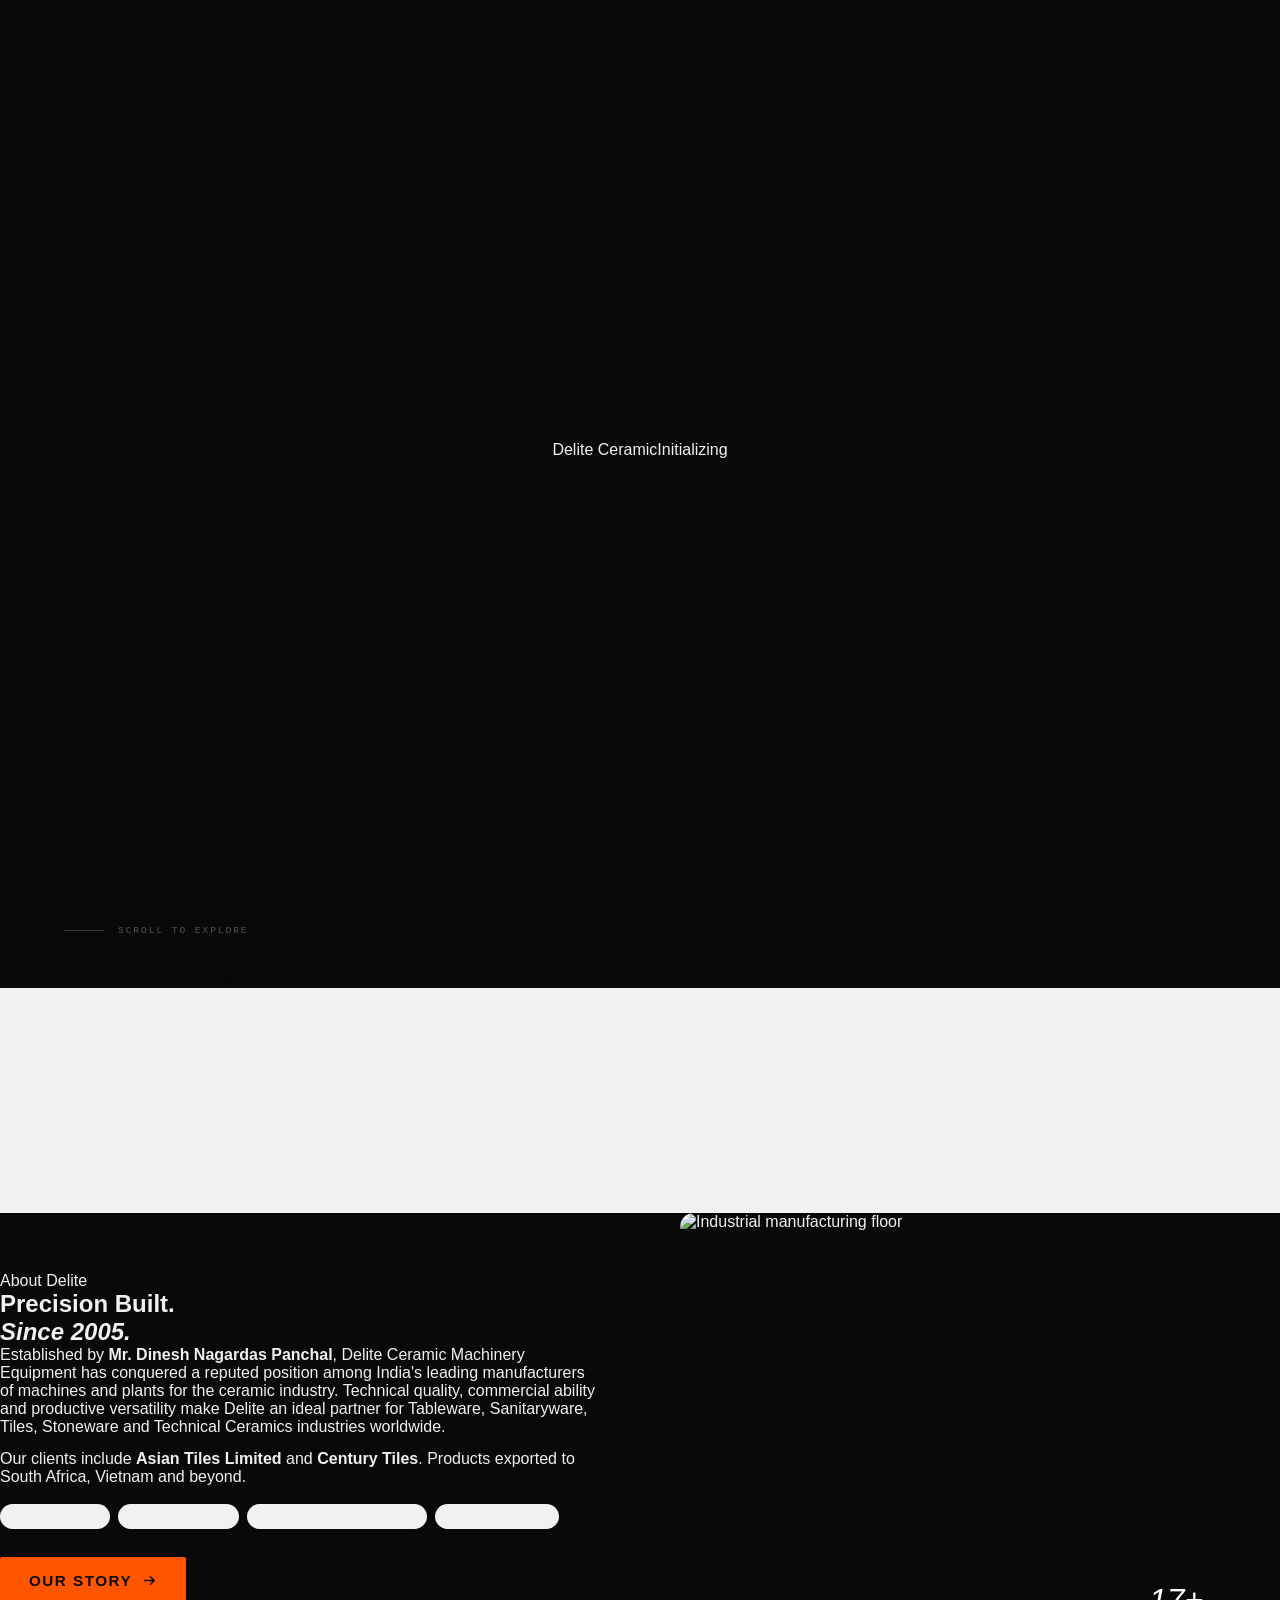
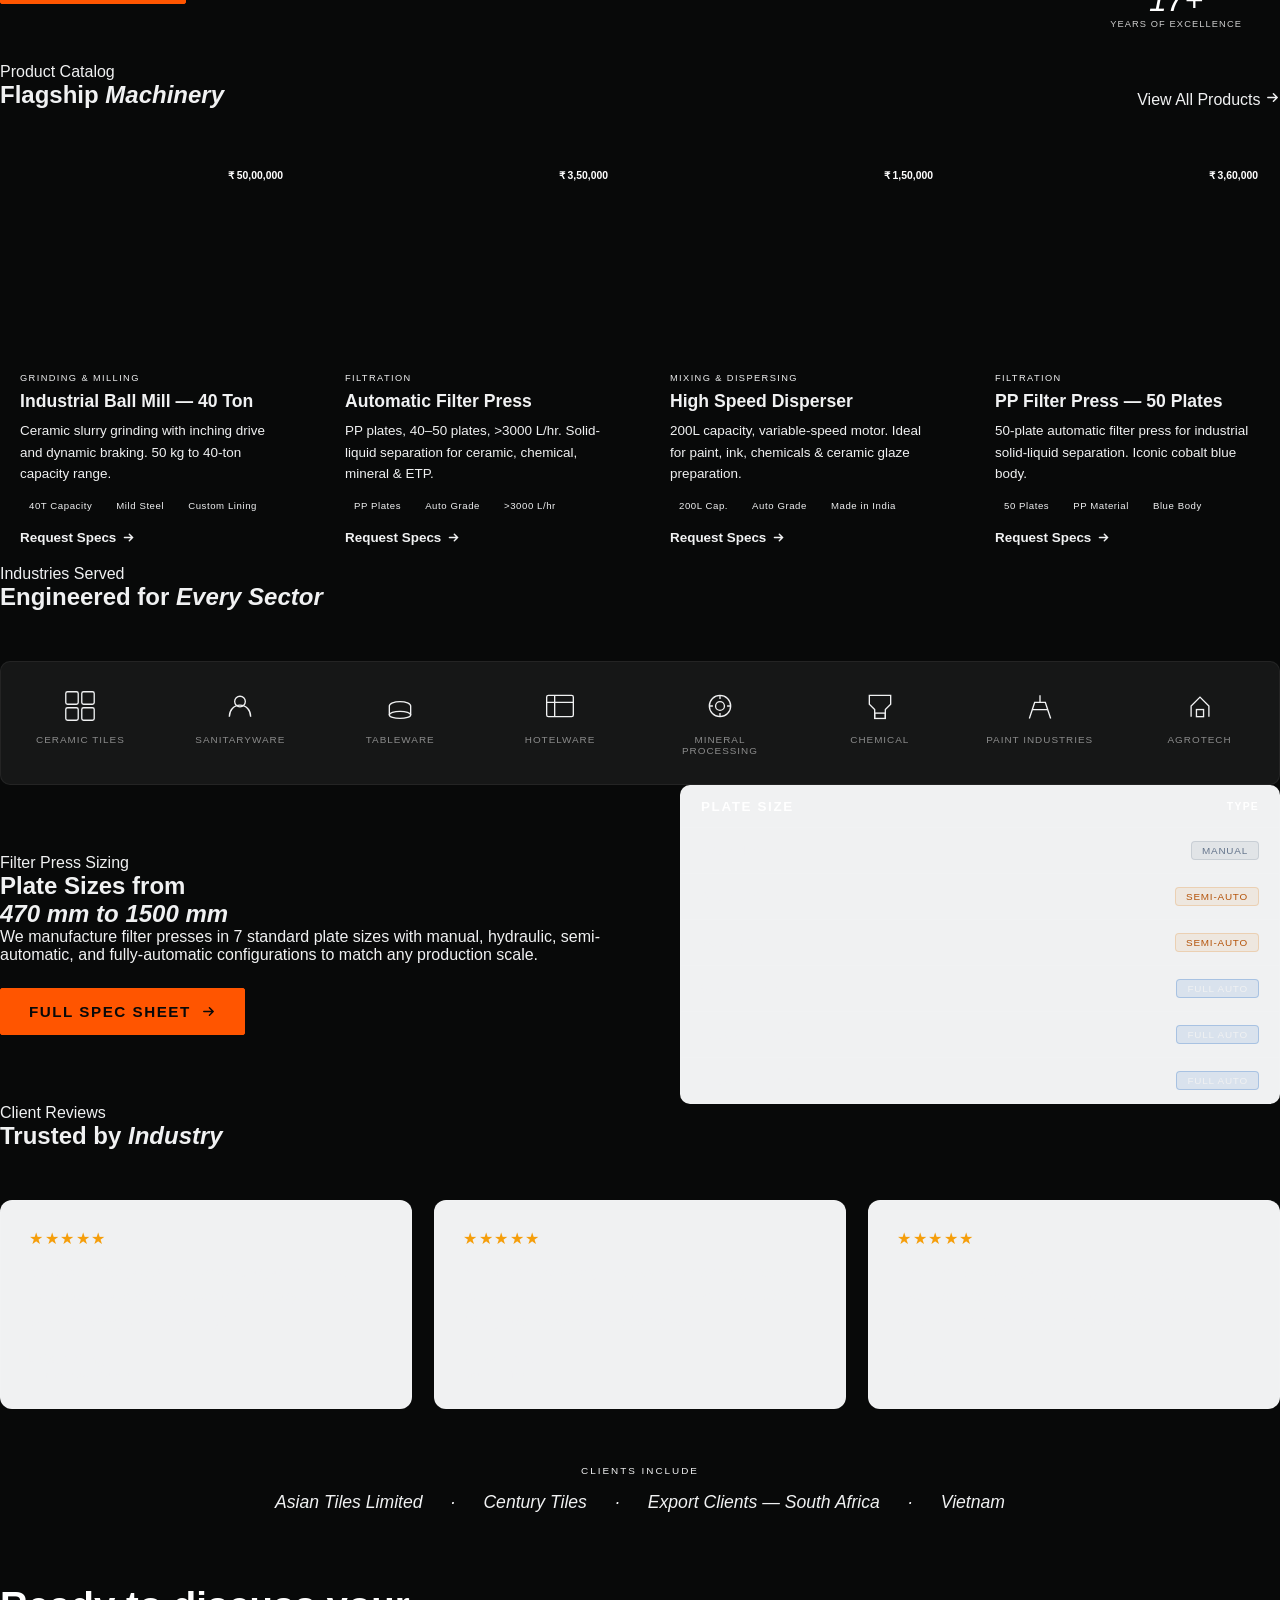
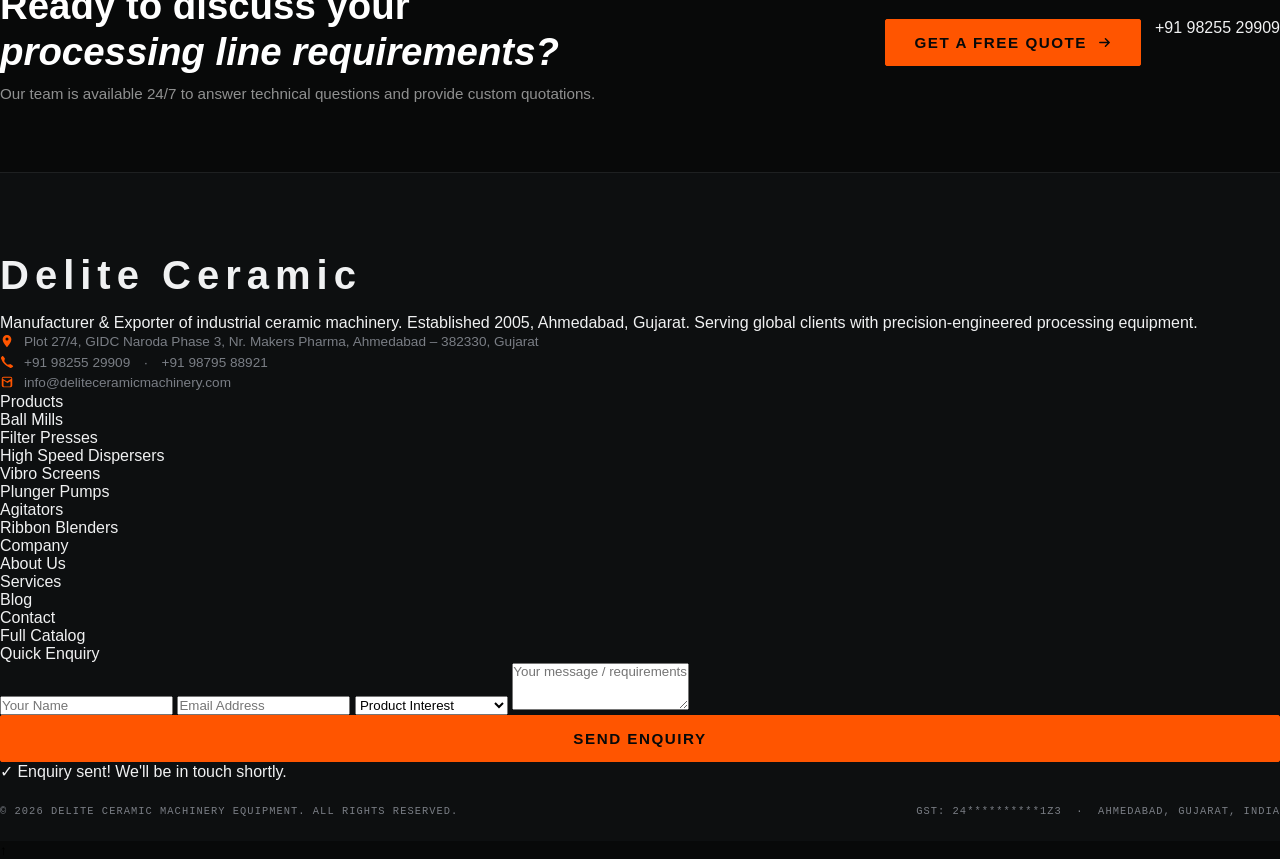
==== commit 6db78193: "More changes" ====
--- a/index.html
+++ b/index.html
@@ -1,1226 +1,463 @@
 <!DOCTYPE html>
 <html lang="en">
 <head>
-  <meta charset="UTF-8" />
-  <meta name="viewport" content="width=device-width, initial-scale=1.0" />
-
-  <!--
-    SEO/GEO NOTE: canonical URL assumes deliteceramicmachinery.com is
-    where this site deploys — update if the real domain differs.
-    OG image reuses the hero ball mill render (real product photo,
-    correct aspect crop not verified) — a purpose-made 1200x630 OG
-    image would perform better on social shares; flagging, not
-    blocking on it.
-  -->
-  <title>Delite Ceramic Machinery | Ball Mills, Filter Presses &amp; Agitators — Ahmedabad, India</title>
-  <meta
-    name="description"
-    content="Delite Ceramic Machinery manufactures ball mills, filter presses, agitators &amp; ceramic processing equipment in Ahmedabad, India. 40+ years experience."
-  />
-  <link rel="canonical" href="https://www.deliteceramicmachinery.com/" />
-  <link rel="icon" href="images/favicon.ico" sizes="any" />
-  <link rel="icon" type="image/png" sizes="32x32" href="images/favicon-32x32.png" />
-  <link rel="icon" type="image/png" sizes="16x16" href="images/favicon-16x16.png" />
-  <link rel="apple-touch-icon" sizes="180x180" href="images/apple-touch-icon.png" />
-
-  <meta property="og:type" content="website" />
-  <meta property="og:site_name" content="Delite Ceramic Machinery" />
-  <meta property="og:title" content="Delite Ceramic Machinery | Ball Mills, Filter Presses &amp; Agitators" />
-  <meta
-    property="og:description"
-    content="Manufacturer of ball mills, filter presses, agitators and turnkey ceramic processing equipment. 40+ years of engineering experience, based in Ahmedabad, India."
-  />
-  <meta property="og:image" content="https://www.deliteceramicmachinery.com/images/hero-ballmill.png" />
-  <meta property="og:url" content="https://www.deliteceramicmachinery.com/" />
-  <meta property="og:locale" content="en_IN" />
-
-  <meta name="twitter:card" content="summary_large_image" />
-  <meta name="twitter:title" content="Delite Ceramic Machinery | Ball Mills, Filter Presses &amp; Agitators" />
-  <meta
-    name="twitter:description"
-    content="Manufacturer of ball mills, filter presses, agitators and turnkey ceramic processing equipment. 40+ years of engineering experience, based in Ahmedabad, India."
-  />
-  <meta name="twitter:image" content="https://www.deliteceramicmachinery.com/images/hero-ballmill.png" />
-
-  <!-- GEO: structured, machine-readable entity data for AI search
-       engines/LLM answer engines, not just traditional crawlers.
-       Every field below is a verified fact from earlier in this
-       build — nothing invented for schema purposes. -->
-  <script type="application/ld+json">
-  {
-    "@context": "https://schema.org",
-    "@type": "Organization",
-    "name": "Delite Ceramic Machinery Equipment",
-    "url": "https://www.deliteceramicmachinery.com/",
-    "logo": "https://www.deliteceramicmachinery.com/images/logo.webp",
-    "description": "Manufacturer of ball mills, filter presses, agitators and turnkey ceramic processing equipment for the ceramic, chemical, paint and mineral processing industries.",
-    "address": {
-      "@type": "PostalAddress",
-      "streetAddress": "Plot No. 27/4, GIDC Naroda Phase 3, Nr. Makers Pharma, Nana Chiloda",
-      "addressLocality": "Ahmedabad",
-      "addressRegion": "Gujarat",
-      "postalCode": "382330",
-      "addressCountry": "IN"
-    },
-    "telephone": "+91-98255-29909",
-    "email": "info@deliteceramicmachinery.com",
-    "sameAs": []
-  }
-  </script>
-
-  <link rel="preconnect" href="https://fonts.googleapis.com" />
-  <link rel="preconnect" href="https://fonts.gstatic.com" crossorigin />
-  <link
-    href="https://fonts.googleapis.com/css2?family=Space+Grotesk:wght@500;600;700&family=Inter:wght@400;500;600&family=IBM+Plex+Mono:wght@400;500&display=swap"
-    rel="stylesheet"
-  />
-
-  <link rel="stylesheet" href="css/tokens.css" />
-  <link rel="stylesheet" href="css/loading.css" />
-  <link rel="stylesheet" href="css/navigation.css" />
-  <link rel="stylesheet" href="css/hero.css" />
-  <link rel="stylesheet" href="css/machines.css" />
-  <link rel="stylesheet" href="css/industries-grid.css" />
-  <link rel="stylesheet" href="css/why-choose.css" />
-  <link rel="stylesheet" href="css/mfg-strip.css" />
-  <link rel="stylesheet" href="css/cta-banner.css" />
-  <link rel="stylesheet" href="css/contact-section.css" />
-  <link rel="stylesheet" href="css/testimonials.css" />
-  <link rel="stylesheet" href="css/footer.css" />
-  <link rel="stylesheet" href="css/float-cta.css" />
-
-  <!-- Preloads the LCP candidate (hero product image) so the browser
-       fetches it immediately instead of discovering it after parsing
-       down to the <picture> element in the body. -->
-  <link
-    rel="preload"
-    as="image"
-    href="images/hero-ballmill.webp"
-    imagesrcset="images/hero-ballmill-500.webp 500w, images/hero-ballmill.webp 811w"
-    imagesizes="(max-width: 900px) 500px, 811px"
-    fetchpriority="high"
-  />
-
-  <!-- No-JS / JS-failure fallback: the loader is removed by JS, so
-       without it must never render. Hero callouts are visible-by-
-       default in CSS now (see hero.css), so no override is needed
-       for them anymore — kept here only for the stats cards, which
-       still use the older pattern pending the same fix. -->
-  <noscript>
-    <style>
-      .loader { display: none !important; }
-      .stats__card {
-        opacity: 1 !important;
-        transform: none !important;
-      }
-    </style>
-  </noscript>
+  <meta charset="UTF-8">
+  <meta name="viewport" content="width=device-width,initial-scale=1">
+  <title>Delite Ceramic Machinery Equipment — Industrial Machinery Manufacturer, Ahmedabad</title>
+  <meta name="description" content="Leading manufacturer and exporter of Ball Mills, Filter Presses, Agitators, High Speed Dispersers and ceramic processing machinery. Est. 2005, Ahmedabad.">
+  <link rel="preconnect" href="https://fonts.googleapis.com">
+  <link href="https://fonts.googleapis.com/css2?family=Instrument+Serif:ital@0;1&family=Plus+Jakarta+Sans:ital,opsz,wght@0,14..32,300;0,14..32,400;0,14..32,500;0,14..32,600;0,14..32,700;0,14..32,800;1,14..32,300&family=Space+Grotesk:wght@400;500;600;700&display=swap" rel="stylesheet">
+  <link rel="stylesheet" href="style.css">
+  <link rel="stylesheet" href="index.css">
 </head>
-<body class="is-loading">
-  <a class="skip-link" href="#main-content">Skip to main content</a>
-
-  <!-- ==========================================================
-       LOADING SEQUENCE
-       Removed from the accessibility tree once complete (see JS).
-       Runs once per session; skipped entirely under
-       prefers-reduced-motion.
-       ========================================================== -->
-  <div class="loader" data-loader aria-hidden="false">
-    <div class="loader__gauge" aria-hidden="true">
-      <svg viewBox="0 0 200 200">
-        <g class="loader__ticks"></g>
-        <circle class="loader__ring-track" cx="100" cy="100" r="90" />
-        <circle class="loader__ring-fill" cx="100" cy="100" r="90" />
+<body data-page="index">
+
+  <div class="cur-dot"></div>
+  <div class="cur-ring"></div>
+
+  <div class="loader" id="loader">
+    <div class="ldr-logo">Delite <span>Ceramic</span></div>
+    <div class="ldr-bar"><div class="ldr-fill" id="ldrFill"></div></div>
+    <div class="ldr-txt">Initializing</div>
+  </div>
+
+  <nav class="nav nav-dark" id="nav">
+    <div class="nav-inner">
+      <a href="index.html" class="nav-logo">
+        <span class="nav-logo-main">Delite</span>
+        <span class="nav-logo-sub">Ceramic Machinery Equipment</span>
+      </a>
+      <div class="nav-links">
+        <a href="index.html"    class="nav-link" data-page="index">Home</a>
+        <a href="about.html"    class="nav-link" data-page="about">About</a>
+        <a href="shop.html"     class="nav-link" data-page="shop">Products</a>
+        <a href="services.html" class="nav-link" data-page="services">Services</a>
+        <a href="blog.html"     class="nav-link" data-page="blog">Blog</a>
+        <a href="contact.html"  class="nav-cta btn">Get Quote</a>
+      </div>
+      <button class="ham" id="ham" aria-label="Toggle menu"><span></span><span></span><span></span></button>
+    </div>
+    <div class="mob-menu" id="mobMenu">
+      <a href="index.html">Home</a>
+      <a href="about.html">About Us</a>
+      <a href="shop.html">Products</a>
+      <a href="services.html">Services</a>
+      <a href="blog.html">Blog</a>
+      <a href="contact.html">Get a Quote</a>
+    </div>
+  </nav>
+
+  <!-- ═══ HERO ═══ -->
+  <section class="hero home-hero">
+    <div class="hero-bg-img" id="heroBg" style="background-image:url('https://images.unsplash.com/photo-1565793979419-06de8b4e6bb2?auto=format&fit=crop&q=60&w=2000')"></div>
+    <div class="hero-grid">
+      <svg width="100%" height="100%" xmlns="http://www.w3.org/2000/svg">
+        <defs>
+          <pattern id="grid" width="60" height="60" patternUnits="userSpaceOnUse">
+            <path d="M 60 0 L 0 0 0 60" fill="none" stroke="rgba(99,155,210,0.12)" stroke-width="1"/>
+          </pattern>
+        </defs>
+        <rect width="100%" height="100%" fill="url(#grid)"/>
       </svg>
-      <div class="loader__center">
-        <span class="loader__percent">0</span>
-        <img class="loader__logo" src="images/logo.webp" alt="" width="80" height="35" />
-      </div>
-    </div>
-    <p class="loader__status" aria-hidden="true">
-      Calibrating <span>experience</span>
-    </p>
-    <!--
-      Single, sparse announcement for screen reader users — NOT wrapping
-      the numeric counter above, which updates every animation frame and
-      would otherwise cause the live region to re-announce constantly.
-    -->
-    <p class="sr-only" role="status" aria-live="polite" data-loader-status>
-      Loading Delite, please wait.
-    </p>
+    </div>
+    <div class="hero-vignette"></div>
+
+    <div class="hero-content wrap home-hero-content">
+      <div class="home-hero-left">
+        <div class="hero-eyebrow rv rv-up" style="--d:.3s">
+          <span class="eyebrow-dot-anim"></span>
+          Est. 2005 &nbsp;·&nbsp; Ahmedabad, Gujarat, India
+        </div>
+        <h1 class="home-hero-h1">
+          <span class="h1-line rv rv-up" style="--d:.45s">Complete</span>
+          <span class="h1-line h1-italic rv rv-up" style="--d:.6s">Industrial</span>
+          <span class="h1-line rv rv-up" style="--d:.75s">Machinery</span>
+        </h1>
+        <p class="home-hero-p rv rv-up" style="--d:.9s">Manufacturer &amp; Exporter of Ball Mills, Filter Presses, Agitators and complete turnkey processing lines for Ceramic, Chemical, Paint &amp; Mineral industries.</p>
+        <div class="hero-btns rv rv-up" style="--d:1.05s">
+          <a href="shop.html" class="btn btn-primary">
+            View Products
+            <svg width="16" height="16" viewBox="0 0 16 16" fill="none"><path d="M3 8h10M9 4l4 4-4 4" stroke="currentColor" stroke-width="1.6" stroke-linecap="round" stroke-linejoin="round"/></svg>
+          </a>
+          <a href="contact.html" class="btn btn-ghost-dark">Request Quote</a>
+        </div>
+
+        <div class="hero-stats rv rv-up" style="--d:1.2s">
+          <div class="hstat">
+            <div class="stat-counter stat-counter-dark" data-count="18" data-suffix="+">0</div>
+            <div class="hstat-label">Years Experience</div>
+          </div>
+          <div class="hstat-div"></div>
+          <div class="hstat">
+            <div class="stat-counter stat-counter-dark" data-count="40" data-suffix="T">0</div>
+            <div class="hstat-label">Max Ball Mill Cap.</div>
+          </div>
+          <div class="hstat-div"></div>
+          <div class="hstat">
+            <div class="stat-counter stat-counter-dark" data-count="28" data-suffix="+">0</div>
+            <div class="hstat-label">Product Variants</div>
+          </div>
+          <div class="hstat-div"></div>
+          <div class="hstat">
+            <div class="stat-counter stat-counter-dark" data-count="24" data-suffix="/7">0</div>
+            <div class="hstat-label">Support Available</div>
+          </div>
+        </div>
+      </div>
+
+      <!-- FP Showcase Card -->
+      <div class="home-hero-card rv rv-right" style="--d:.9s">
+        <div class="hcard-tag">Featured Product</div>
+        <div class="hcard-img">
+          <img src="https://5.imimg.com/data5/GT/HA/GC/SELLER-1097225/automatic-filter-press-250x250.jpg" alt="Automatic Filter Press" loading="eager">
+        </div>
+        <div class="hcard-body">
+          <div class="hcard-eyebrow">Filtration Systems</div>
+          <h3 class="hcard-title">Automatic Filter Press</h3>
+          <p class="hcard-sub">PP plates · 40–50 plates · &gt;3000 L/hr capacity · Solid-liquid separation for ceramic, chemical &amp; ETP plants.</p>
+          <div class="hcard-specs">
+            <span>PP Material</span><span>Auto Grade</span><span>Blue Body</span>
+          </div>
+          <a href="shop.html" class="hcard-cta btn btn-primary" style="width:100%;justify-content:center;margin-top:16px;">
+            View All Products
+            <svg width="15" height="15" viewBox="0 0 16 16" fill="none"><path d="M3 8h10M9 4l4 4-4 4" stroke="currentColor" stroke-width="1.6" stroke-linecap="round" stroke-linejoin="round"/></svg>
+          </a>
+        </div>
+      </div>
+    </div>
+
+    <div class="scroll-cue rv rv-up" style="--d:1.5s">
+      <div class="scroll-line-anim"></div>
+      <span>Scroll to explore</span>
+    </div>
+  </section>
+
+  <!-- ═══ TICKER ═══ -->
+  <div class="ticker">
+    <div class="ticker-track">
+      <span>Ball Mills</span><span class="dot">◆</span>
+      <span>Filter Presses</span><span class="dot">◆</span>
+      <span>High Speed Dispersers</span><span class="dot">◆</span>
+      <span>Agitators</span><span class="dot">◆</span>
+      <span>Vibro Screens</span><span class="dot">◆</span>
+      <span>Ribbon Blenders</span><span class="dot">◆</span>
+      <span>Plunger Pumps</span><span class="dot">◆</span>
+      <span>De-Airing Pugmills</span><span class="dot">◆</span>
+      <span>Carbon Filters</span><span class="dot">◆</span>
+      <span>Glaze Tanks</span><span class="dot">◆</span>
+      <span>Roller Head Machines</span><span class="dot">◆</span>
+      <span>Bead Mills</span><span class="dot">◆</span>
+      <!-- repeat for seamless loop -->
+      <span>Ball Mills</span><span class="dot">◆</span>
+      <span>Filter Presses</span><span class="dot">◆</span>
+      <span>High Speed Dispersers</span><span class="dot">◆</span>
+      <span>Agitators</span><span class="dot">◆</span>
+      <span>Vibro Screens</span><span class="dot">◆</span>
+      <span>Ribbon Blenders</span><span class="dot">◆</span>
+      <span>Plunger Pumps</span><span class="dot">◆</span>
+      <span>De-Airing Pugmills</span><span class="dot">◆</span>
+      <span>Carbon Filters</span><span class="dot">◆</span>
+      <span>Glaze Tanks</span><span class="dot">◆</span>
+    </div>
   </div>
 
-  <!-- ==========================================================
-       HEADER / NAVIGATION
-       Fixed, transparent-over-hero, solidifies on scroll (see
-       navigation.js). Desktop: horizontal nav. Below 1024px:
-       hamburger triggers a slide-in panel with focus trap.
-       ========================================================== -->
-  <header class="header" data-header>
-    <a class="header__logo" href="index.html">
-      <img src="images/logo.webp" alt="Delite Ceramic Machinery — Home" width="86" height="38" />
-    </a>
-
-    <nav class="nav" aria-label="Primary">
-      <ul class="nav__list">
-        <li><a class="nav__link" href="index.html" aria-current="page">Home</a></li>
-        <li><a class="nav__link" href="products.html">Products</a></li>
-        <li><a class="nav__link" href="industries.html">Industries</a></li>
-        <li><a class="nav__link" href="about.html">About Us</a></li>
-        <li><a class="nav__link" href="resources.html">Resources</a></li>
-        <li><a class="nav__link" href="contact.html">Contact</a></li>
-      </ul>
-    </nav>
-
-    <div class="header__actions">
-      <a class="btn btn--primary header__cta" href="contact.html">Request a Quote</a>
-      <button
-        class="nav-toggle"
-        type="button"
-        data-nav-toggle
-        aria-expanded="false"
-        aria-controls="mobile-nav"
-        aria-label="Open menu"
-      >
-        <span class="nav-toggle__icon"><span></span><span></span><span></span></span>
-      </button>
-    </div>
-  </header>
-
-  <div class="nav-scrim" data-nav-scrim></div>
-
-  <nav class="mobile-nav" id="mobile-nav" data-mobile-nav aria-label="Mobile">
-    <ul class="mobile-nav__list">
-      <li><a class="mobile-nav__link" href="index.html" aria-current="page">Home</a></li>
-      <li><a class="mobile-nav__link" href="products.html">Products</a></li>
-      <li><a class="mobile-nav__link" href="industries.html">Industries</a></li>
-      <li><a class="mobile-nav__link" href="about.html">About Us</a></li>
-      <li><a class="mobile-nav__link" href="resources.html">Resources</a></li>
-      <li><a class="mobile-nav__link" href="contact.html">Contact</a></li>
-    </ul>
-    <a class="btn btn--primary mobile-nav__cta" href="contact.html">Request a Quote</a>
-  </nav>
-
-  <!-- ==========================================================
-       PAGE CONTENT
-       Placeholder — Hero is the next section to be built.
-       ========================================================== -->
-  <main id="main-content">
-    <!-- ==========================================================
-         HERO — REBUILT per new reference designs (3 images), per
-         explicit instruction. Two-column layout: left = real visible
-         headline/subtext/CTAs/stats (previously SEO-only hidden text),
-         right = existing product slider (visual/callout logic below
-         is UNCHANGED from the previous version — only this new left
-         column and the content-swap wiring in hero.js were added).
-
-         Stats row values are PLACEHOLDERS (25+/850+/120+/98%) — user
-         confirmed these are not yet real figures and will supply
-         actual numbers later. Section 4's dashboard below keeps the
-         separately-verified real figures (40+ years, etc.) untouched.
-         ========================================================== -->
-    <section class="hero" data-hero aria-labelledby="hero-heading">
-      <div class="hero__inner">
-        <p class="sr-only" role="status" aria-live="polite" data-hero-live></p>
-
-        <div class="hero__content">
-          <div class="hero__content-inner" data-hero-content-inner>
-            <h1 id="hero-heading" class="hero__headline" data-hero-headline>
-              Engineering Ceramic Excellence.<br /><span class="hero__headline-accent">Built to Perform.</span>
-            </h1>
-            <p class="hero__subtext" data-hero-subtext>
-              High-performance ceramic machinery engineered for
-              precision, reliability, and continuous productivity.
-            </p>
-            <div class="hero__cta-group" data-hero-ctas>
-              <a class="btn btn--primary" href="products.html" data-cta-primary>Explore Products</a>
-              <!--
-                NOTE: "Watch Overview" is real copy from the reference
-                design, but no overview video currently exists. Linking
-                to contact.html as an honest stand-in — replace once
-                that video asset exists.
-              -->
-              <a class="btn btn--secondary" href="contact.html" data-cta-secondary>
-                <svg viewBox="0 0 24 24" width="14" height="14" fill="currentColor" style="margin-right:6px;vertical-align:-2px;"><polygon points="6 4 20 12 6 20 6 4"/></svg>Watch Overview
-              </a>
-            </div>
-          </div>
-
-          <!--
-            5 stats now (was 4 in V1) — "40+ Years" matches our
-            verified figure (DEL tracker DEL-27/DEL-20/DEL-26); the
-            other 4 remain explicit placeholders per your confirmed
-            decision, not silently treated as real.
-          -->
-          <div class="hero__stats-row hero__stats-row--five">
-            <div class="hero__stat">
-              <span class="hero__stat-value">40+</span>
-              <span class="hero__stat-label">Years Experience</span>
-            </div>
-            <div class="hero__stat">
-              <span class="hero__stat-value">850+</span>
-              <span class="hero__stat-label">Machines Delivered</span>
-            </div>
-            <div class="hero__stat">
-              <span class="hero__stat-value">120+</span>
-              <span class="hero__stat-label">Countries Served</span>
-            </div>
-            <div class="hero__stat">
-              <span class="hero__stat-value">98%</span>
-              <span class="hero__stat-label">Client Satisfaction</span>
-            </div>
-            <div class="hero__stat">
-              <span class="hero__stat-value">24/7</span>
-              <span class="hero__stat-label">Service Support</span>
-            </div>
-          </div>
-        </div>
-
-        <div class="hero__visual-col">
-        <div class="hero__slider">
-          <div class="hero__track" data-hero-track>
-          <div
-            class="hero__slide"
-            data-hero-slide
-            data-product-name="Ball Mill"
-            data-kicker="Engineering Excellence"
-            data-headline="Engineering Ceramic Excellence.|For the World."
-            data-subtext="Precision systems, high-performance solutions, built to a global standard."
-            data-cta-primary-label="Explore The Systems"
-            data-cta-primary-href="products.html"
-            data-cta-secondary-label="Virtual Factory Tour"
-            data-cta-secondary-href="contact.html"
-          >
-            <picture>
-              <source
-                srcset="images/hero-ballmill-500.webp 500w, images/hero-ballmill.webp 811w"
-                sizes="(max-width: 900px) 500px, 811px"
-                type="image/webp"
-              />
-              <img
-                class="hero__product"
-                data-hero-product
-                src="images/hero-ballmill.png"
-                alt="Delite industrial ball mill — steel grinding drum with belt-driven motor assembly and mounted base frame"
-                width="811"
-                height="582"
-                fetchpriority="high"
-              />
-            </picture>
-
-            <svg class="hero__lines" data-hero-lines aria-hidden="true"></svg>
-
-            <div class="hero__callout hero__callout--tl" data-callout="power" data-target-x="58" data-target-y="68">
-              <span class="hero__callout-icon" aria-hidden="true">
-                <svg viewBox="0 0 24 24" fill="none" stroke="currentColor" stroke-width="2" stroke-linecap="round" stroke-linejoin="round">
-                  <polygon points="13 2 3 14 12 14 11 22 21 10 12 10 13 2" />
-                </svg>
-              </span>
-              <span class="hero__callout-text">
-                <span class="hero__callout-label">Power</span>
-                <span class="hero__callout-value"><span data-count-to="1650">1,650</span> <span class="hero__callout-unit">KW</span></span>
-              </span>
-            </div>
-
-            <div class="hero__callout hero__callout--tr" data-callout="capacity" data-target-x="55" data-target-y="15">
-              <span class="hero__callout-icon" aria-hidden="true">
-                <svg viewBox="0 0 24 24" fill="none" stroke="currentColor" stroke-width="2" stroke-linecap="round" stroke-linejoin="round">
-                  <rect x="3" y="7" width="18" height="13" rx="1" />
-                  <path d="M8 7V5a2 2 0 0 1 2-2h4a2 2 0 0 1 2 2v2" />
-                </svg>
-              </span>
-              <span class="hero__callout-text">
-                <span class="hero__callout-label">Capacity</span>
-                <span class="hero__callout-value"><span data-count-to="85000">85,000</span> <span class="hero__callout-unit">SQ M/DAY</span></span>
-              </span>
-            </div>
-
-            <div class="hero__callout hero__callout--br" data-callout="pressure" data-target-x="80" data-target-y="45">
-              <span class="hero__callout-icon" aria-hidden="true">
-                <svg viewBox="0 0 24 24" fill="none" stroke="currentColor" stroke-width="2" stroke-linecap="round" stroke-linejoin="round">
-                  <circle cx="12" cy="12" r="9" />
-                  <path d="M12 12 L16 8" />
-                </svg>
-              </span>
-              <span class="hero__callout-text">
-                <span class="hero__callout-label">Pressure</span>
-                <span class="hero__callout-value"><span data-count-to="7800">7,800</span> <span class="hero__callout-unit">TONS</span></span>
-              </span>
-            </div>
-
-            <div class="hero__callout hero__callout--bl" data-callout="grinding" data-target-x="25" data-target-y="45">
-              <span class="hero__callout-icon" aria-hidden="true">
-                <svg viewBox="0 0 24 24" fill="none" stroke="currentColor" stroke-width="2" stroke-linecap="round" stroke-linejoin="round">
-                  <circle cx="6" cy="19" r="2" />
-                  <circle cx="18" cy="19" r="2" />
-                  <path d="M8 19h8M6 17V9a2 2 0 0 1 2-2h8a2 2 0 0 1 2 2v8" />
-                </svg>
-              </span>
-              <span class="hero__callout-text">
-                <span class="hero__callout-label">Grinding Media Charge</span>
-                <span class="hero__callout-value"><span data-count-to="22">22</span> <span class="hero__callout-unit">TONS</span></span>
-              </span>
-            </div>
-
-            <div class="hero__stats-mobile">
-              <div class="hero__stat-card">
-                <span class="hero__callout-icon" aria-hidden="true"><svg viewBox="0 0 24 24" fill="none" stroke="currentColor" stroke-width="2" stroke-linecap="round" stroke-linejoin="round"><polygon points="13 2 3 14 12 14 11 22 21 10 12 10 13 2" /></svg></span>
-                <span class="hero__callout-text"><span class="hero__callout-label">Power</span><span class="hero__callout-value">1,650 <span class="hero__callout-unit">KW</span></span></span>
-              </div>
-              <div class="hero__stat-card">
-                <span class="hero__callout-icon" aria-hidden="true"><svg viewBox="0 0 24 24" fill="none" stroke="currentColor" stroke-width="2" stroke-linecap="round" stroke-linejoin="round"><rect x="3" y="7" width="18" height="13" rx="1" /><path d="M8 7V5a2 2 0 0 1 2-2h4a2 2 0 0 1 2 2v2" /></svg></span>
-                <span class="hero__callout-text"><span class="hero__callout-label">Capacity</span><span class="hero__callout-value">85,000 <span class="hero__callout-unit">SQ M/DAY</span></span></span>
-              </div>
-              <div class="hero__stat-card">
-                <span class="hero__callout-icon" aria-hidden="true"><svg viewBox="0 0 24 24" fill="none" stroke="currentColor" stroke-width="2" stroke-linecap="round" stroke-linejoin="round"><circle cx="12" cy="12" r="9" /><path d="M12 12 L16 8" /></svg></span>
-                <span class="hero__callout-text"><span class="hero__callout-label">Pressure</span><span class="hero__callout-value">7,800 <span class="hero__callout-unit">TONS</span></span></span>
-              </div>
-              <div class="hero__stat-card">
-                <span class="hero__callout-icon" aria-hidden="true"><svg viewBox="0 0 24 24" fill="none" stroke="currentColor" stroke-width="2" stroke-linecap="round" stroke-linejoin="round"><circle cx="6" cy="19" r="2" /><circle cx="18" cy="19" r="2" /><path d="M8 19h8M6 17V9a2 2 0 0 1 2-2h8a2 2 0 0 1 2 2v8" /></svg></span>
-                <span class="hero__callout-text"><span class="hero__callout-label">Grinding Media</span><span class="hero__callout-value">22 <span class="hero__callout-unit">TONS</span></span></span>
-              </div>
-            </div>
-          </div>
-
-          <!-- SLIDE 2: Filter Press — only ONE verified spec exists for
-               this product, so 2 callouts, not 4 fabricated ones. -->
-          <div
-            class="hero__slide"
-            data-hero-slide
-            data-product-name="Filter Press"
-            data-kicker="Engineering Excellence"
-            data-headline="Precision. Performance.|Productivity."
-            data-subtext="Delite Ceramic Machinery: the benchmark in high-capacity ceramic manufacturing solutions."
-            data-cta-primary-label="Explore Complete Line"
-            data-cta-primary-href="products.html"
-          >
-            <picture>
-              <source srcset="images/hero-filterpress.webp" type="image/webp" />
-              <img
-                class="hero__product"
-                data-hero-product
-                src="images/hero-filterpress.png"
-                alt="Delite filter press — recessed-plate press with polypropylene plates and dual-color drainage valves"
-                width="477"
-                height="477"
-              />
-            </picture>
-
-            <svg class="hero__lines" data-hero-lines aria-hidden="true"></svg>
-
-            <div class="hero__callout hero__callout--tl" data-callout="plate-range" data-target-x="50" data-target-y="35">
-              <span class="hero__callout-icon" aria-hidden="true">
-                <svg viewBox="0 0 24 24" fill="none" stroke="currentColor" stroke-width="2" stroke-linecap="round" stroke-linejoin="round">
-                  <rect x="4" y="4" width="4" height="16" /><rect x="10" y="4" width="4" height="16" /><rect x="16" y="4" width="4" height="16" />
-                </svg>
-              </span>
-              <span class="hero__callout-text">
-                <span class="hero__callout-label">Plate Size Range</span>
-                <span class="hero__callout-value">470–1500 <span class="hero__callout-unit">MM</span></span>
-              </span>
-            </div>
-
-            <div class="hero__callout hero__callout--tr" data-callout="plate-options" data-target-x="55" data-target-y="55">
-              <span class="hero__callout-icon" aria-hidden="true">
-                <svg viewBox="0 0 24 24" fill="none" stroke="currentColor" stroke-width="2" stroke-linecap="round" stroke-linejoin="round">
-                  <path d="M9 11l3 3L22 4" /><path d="M21 12v7a2 2 0 0 1-2 2H5a2 2 0 0 1-2-2V5a2 2 0 0 1 2-2h11" />
-                </svg>
-              </span>
-              <span class="hero__callout-text">
-                <span class="hero__callout-label">Plate Size Options</span>
-                <span class="hero__callout-value"><span data-count-to="7">7</span> <span class="hero__callout-unit">SIZES</span></span>
-              </span>
-            </div>
-
-            <div class="hero__stats-mobile">
-              <div class="hero__stat-card">
-                <span class="hero__callout-icon" aria-hidden="true"><svg viewBox="0 0 24 24" fill="none" stroke="currentColor" stroke-width="2" stroke-linecap="round" stroke-linejoin="round"><rect x="4" y="4" width="4" height="16" /><rect x="10" y="4" width="4" height="16" /><rect x="16" y="4" width="4" height="16" /></svg></span>
-                <span class="hero__callout-text"><span class="hero__callout-label">Plate Size Range</span><span class="hero__callout-value">470–1500 <span class="hero__callout-unit">MM</span></span></span>
-              </div>
-              <div class="hero__stat-card">
-                <span class="hero__callout-icon" aria-hidden="true"><svg viewBox="0 0 24 24" fill="none" stroke="currentColor" stroke-width="2" stroke-linecap="round" stroke-linejoin="round"><path d="M9 11l3 3L22 4" /><path d="M21 12v7a2 2 0 0 1-2 2H5a2 2 0 0 1-2-2V5a2 2 0 0 1 2-2h11" /></svg></span>
-                <span class="hero__callout-text"><span class="hero__callout-label">Plate Size Options</span><span class="hero__callout-value">7 <span class="hero__callout-unit">SIZES</span></span></span>
-              </div>
-            </div>
-          </div>
-
-          <!-- SLIDE 3: Agitator — only ONE verified spec exists (the
-               5.5–22 KW power range already used in the capability
-               card), same honesty pattern as slide 2. -->
-          <div
-            class="hero__slide"
-            data-hero-slide
-            data-product-name="Agitator"
-            data-kicker="Turnkey Solutions"
-            data-headline="Systems Engineered for|Continuous Production."
-            data-subtext="Premium high-performance machinery. Precision. Reliability. Turnkey solutions."
-            data-cta-primary-label="Consult an Engineer"
-            data-cta-primary-href="contact.html"
-            data-cta-secondary-label="Explore Machinery Systems"
-            data-cta-secondary-href="products.html"
-          >
-            <picture>
-              <source srcset="images/card-agitator.webp" type="image/webp" />
-              <img
-                class="hero__product"
-                data-hero-product
-                src="images/card-agitator.png"
-                alt="Delite industrial agitator — vertical shaft mixer with motor and gearbox on a rail-mounted frame"
-                width="835"
-                height="577"
-              />
-            </picture>
-
-            <svg class="hero__lines" data-hero-lines aria-hidden="true"></svg>
-
-            <div class="hero__callout hero__callout--tr" data-callout="agitator-power" data-target-x="52" data-target-y="12">
-              <span class="hero__callout-icon" aria-hidden="true">
-                <svg viewBox="0 0 24 24" fill="none" stroke="currentColor" stroke-width="2" stroke-linecap="round" stroke-linejoin="round">
-                  <polygon points="13 2 3 14 12 14 11 22 21 10 12 10 13 2" />
-                </svg>
-              </span>
-              <span class="hero__callout-text">
-                <span class="hero__callout-label">Power Range</span>
-                <span class="hero__callout-value">5.5–22 <span class="hero__callout-unit">KW</span></span>
-              </span>
-            </div>
-
-            <div class="hero__stats-mobile">
-              <div class="hero__stat-card">
-                <span class="hero__callout-icon" aria-hidden="true"><svg viewBox="0 0 24 24" fill="none" stroke="currentColor" stroke-width="2" stroke-linecap="round" stroke-linejoin="round"><polygon points="13 2 3 14 12 14 11 22 21 10 12 10 13 2" /></svg></span>
-                <span class="hero__callout-text"><span class="hero__callout-label">Power Range</span><span class="hero__callout-value">5.5–22 <span class="hero__callout-unit">KW</span></span></span>
-              </div>
-            </div>
-          </div>
-          </div>
-        </div>
-
-        <p class="hero__product-name" data-hero-product-name>
-          Viewing: <span>Ball Mill</span>
-        </p>
-
-        <div class="hero__controls">
-          <button class="hero__arrow" type="button" data-hero-prev aria-label="Previous product">
-            <svg viewBox="0 0 24 24" fill="none" stroke="currentColor" stroke-width="2" stroke-linecap="round" stroke-linejoin="round"><path d="M15 18l-6-6 6-6" /></svg>
-          </button>
-          <div class="hero__dots" role="group" aria-label="Select product">
-            <button class="hero__dot" type="button" data-hero-dot aria-current="true" aria-label="Ball Mill"></button>
-            <button class="hero__dot" type="button" data-hero-dot aria-current="false" aria-label="Filter Press"></button>
-            <button class="hero__dot" type="button" data-hero-dot aria-current="false" aria-label="Agitator"></button>
-          </div>
-          <button class="hero__arrow" type="button" data-hero-next aria-label="Next product">
-            <svg viewBox="0 0 24 24" fill="none" stroke="currentColor" stroke-width="2" stroke-linecap="round" stroke-linejoin="round"><path d="M9 18l6-6-6-6" /></svg>
-          </button>
-          <!-- Required alongside autoplay per WCAG 2.2.2 — auto-updating
-               content running >5s must be pausable by the user. -->
-          <button class="hero__play-pause" type="button" data-hero-playpause aria-pressed="false" aria-label="Pause slideshow">
-            <svg class="icon-pause" viewBox="0 0 24 24" fill="currentColor"><rect x="6" y="5" width="4" height="14" /><rect x="14" y="5" width="4" height="14" /></svg>
-            <svg class="icon-play" viewBox="0 0 24 24" fill="currentColor"><polygon points="6 4 20 12 6 20 6 4" /></svg>
-          </button>
-        </div>
-        </div>
-      </div>
-    </section>
-
-
-    <!-- ==========================================================
-         MACHINES CAROUSEL (V2 — new section, not in V1)
-         Light-themed per the new reference. 3 of 5 machines have
-         real product photos (Ball Mill, Agitator, Filter Press);
-         Vibro Screen and Ribbon Blender do NOT — no images exist
-         in any upload for these two, so they use deliberately
-         illustrative line-art placeholders, flagged in the card
-         itself, not disguised as real product photos.
-         ========================================================== -->
-    <section class="machines section--light" data-machines aria-labelledby="machines-heading">
-      <div class="machines__header">
+  <!-- ═══ INTRO STRIP ═══ -->
+  <section class="intro-strip">
+    <div class="wrap">
+      <div class="intro-grid">
+        <div class="intro-cell rv rv-up">
+          <div class="icell-icon">
+            <svg viewBox="0 0 40 40" fill="none"><circle cx="20" cy="20" r="16" stroke="currentColor" stroke-width="1.5"/><circle cx="20" cy="20" r="8" stroke="currentColor" stroke-width="1.5"/><circle cx="20" cy="20" r="2.5" fill="currentColor"/></svg>
+          </div>
+          <h3>High Performance</h3>
+          <p>Engineered for maximum output with precision-ground components and balanced assemblies.</p>
+        </div>
+        <div class="intro-cell rv rv-up" style="--d:.1s">
+          <div class="icell-icon">
+            <svg viewBox="0 0 40 40" fill="none"><rect x="6" y="6" width="28" height="28" rx="4" stroke="currentColor" stroke-width="1.5"/><path d="M12 20h16M20 12v16" stroke="currentColor" stroke-width="1.5" stroke-linecap="round"/></svg>
+          </div>
+          <h3>Easy Installation</h3>
+          <p>Civil foundation drawings supplied. Quick on-site setup minimises costly downtime.</p>
+        </div>
+        <div class="intro-cell rv rv-up" style="--d:.2s">
+          <div class="icell-icon">
+            <svg viewBox="0 0 40 40" fill="none"><path d="M8 32V20l12-12 12 12v12" stroke="currentColor" stroke-width="1.5" stroke-linejoin="round"/><rect x="15" y="24" width="10" height="8" rx="1" stroke="currentColor" stroke-width="1.5"/></svg>
+          </div>
+          <h3>Low Maintenance</h3>
+          <p>Robust metallurgy and proven design keep operational overhead costs minimal for years.</p>
+        </div>
+        <div class="intro-cell rv rv-up" style="--d:.3s">
+          <div class="icell-icon">
+            <svg viewBox="0 0 40 40" fill="none"><circle cx="20" cy="20" r="14" stroke="currentColor" stroke-width="1.5"/><path d="M20 12v8l5 4" stroke="currentColor" stroke-width="1.5" stroke-linecap="round"/></svg>
+          </div>
+          <h3>24/7 Support</h3>
+          <p>Phone support around the clock. Next-day on-site technician response when needed.</p>
+        </div>
+      </div>
+    </div>
+  </section>
+
+  <!-- ═══ ABOUT SNAPSHOT ═══ -->
+  <section class="sec" style="background:var(--bg-1)">
+    <div class="wrap about-snap">
+      <div class="about-snap-text rv rv-left">
+        <div class="eyebrow">About Delite</div>
+        <h2 class="sec-title">Precision Built.<br><em>Since 2005.</em></h2>
+        <p class="sec-body">Established by <strong>Mr. Dinesh Nagardas Panchal</strong>, Delite Ceramic Machinery Equipment has conquered a reputed position among India's leading manufacturers of machines and plants for the ceramic industry. Technical quality, commercial ability and productive versatility make Delite an ideal partner for Tableware, Sanitaryware, Tiles, Stoneware and Technical Ceramics industries worldwide.</p>
+        <p class="sec-body" style="margin-top:14px">Our clients include <strong>Asian Tiles Limited</strong> and <strong>Century Tiles</strong>. Products exported to South Africa, Vietnam and beyond.</p>
+        <div class="about-chips">
+          <span>ISO Verified</span><span>Export Ready</span><span>Customised Solutions</span><span>Turnkey Lines</span>
+        </div>
+        <a href="about.html" class="btn btn-primary" style="margin-top:28px">
+          Our Story
+          <svg width="15" height="15" viewBox="0 0 16 16" fill="none"><path d="M3 8h10M9 4l4 4-4 4" stroke="currentColor" stroke-width="1.6" stroke-linecap="round" stroke-linejoin="round"/></svg>
+        </a>
+      </div>
+      <div class="about-snap-img rv rv-right">
+        <div class="about-img-wrap">
+          <img src="https://images.unsplash.com/photo-1581092160607-ee22621dd758?auto=format&fit=crop&q=70&w=900" alt="Industrial manufacturing floor" loading="lazy">
+          <div class="about-img-badge">
+            <span class="aib-num" data-count="18" data-suffix="+">0+</span>
+            <span class="aib-label">Years of Excellence</span>
+          </div>
+        </div>
+      </div>
+    </div>
+  </section>
+
+  <!-- ═══ FEATURED PRODUCTS ═══ -->
+  <section class="sec">
+    <div class="wrap">
+      <div class="section-top rv rv-up">
         <div>
-          <span class="machines__kicker">Our Machines</span>
-          <h2 id="machines-heading" class="machines__title">Precision. Performance. Productivity.</h2>
-        </div>
-        <div class="machines__controls">
-          <a class="machines__view-all" href="products.html">
-            View All Products
-            <svg viewBox="0 0 24 24" fill="none" stroke="currentColor" stroke-width="2" stroke-linecap="round" stroke-linejoin="round"><path d="M5 12h14M13 6l6 6-6 6"/></svg>
+          <div class="eyebrow">Product Catalog</div>
+          <h2 class="sec-title">Flagship <em>Machinery</em></h2>
+        </div>
+        <a href="shop.html" class="btn btn-secondary">View All Products
+          <svg width="15" height="15" viewBox="0 0 16 16" fill="none"><path d="M3 8h10M9 4l4 4-4 4" stroke="currentColor" stroke-width="1.6" stroke-linecap="round" stroke-linejoin="round"/></svg>
+        </a>
+      </div>
+
+      <div class="feat-grid">
+
+        <div class="feat-card card tilt rv rv-up" style="--d:.0s">
+          <div class="feat-img">
+            <img src="https://5.imimg.com/data5/SELLER/Default/2022/9/IM/PA/BM/1097225/ballmill-40-ton-250x250.jpg" alt="Ball Mill 40 Ton" loading="lazy" onerror="this.style.display='none'">
+            <span class="feat-badge">₹ 50,00,000</span>
+          </div>
+          <div class="feat-body">
+            <div class="feat-cat">Grinding &amp; Milling</div>
+            <h3>Industrial Ball Mill — 40 Ton</h3>
+            <p>Ceramic slurry grinding with inching drive and dynamic braking. 50 kg to 40-ton capacity range.</p>
+            <div class="feat-tags"><span>40T Capacity</span><span>Mild Steel</span><span>Custom Lining</span></div>
+            <a href="shop.html" class="feat-link">Request Specs <svg width="13" height="13" viewBox="0 0 16 16" fill="none"><path d="M3 8h10M9 4l4 4-4 4" stroke="currentColor" stroke-width="1.8" stroke-linecap="round"/></svg></a>
+          </div>
+        </div>
+
+        <div class="feat-card card tilt rv rv-up" style="--d:.1s">
+          <div class="feat-img">
+            <img src="https://5.imimg.com/data5/GT/HA/GC/SELLER-1097225/automatic-filter-press-250x250.jpg" alt="Automatic Filter Press" loading="lazy" onerror="this.style.display='none'">
+            <span class="feat-badge">₹ 3,50,000</span>
+          </div>
+          <div class="feat-body">
+            <div class="feat-cat">Filtration</div>
+            <h3>Automatic Filter Press</h3>
+            <p>PP plates, 40–50 plates, &gt;3000 L/hr. Solid-liquid separation for ceramic, chemical, mineral &amp; ETP.</p>
+            <div class="feat-tags"><span>PP Plates</span><span>Auto Grade</span><span>&gt;3000 L/hr</span></div>
+            <a href="shop.html" class="feat-link">Request Specs <svg width="13" height="13" viewBox="0 0 16 16" fill="none"><path d="M3 8h10M9 4l4 4-4 4" stroke="currentColor" stroke-width="1.8" stroke-linecap="round"/></svg></a>
+          </div>
+        </div>
+
+        <div class="feat-card card tilt rv rv-up" style="--d:.2s">
+          <div class="feat-img">
+            <img src="https://5.imimg.com/data5/SELLER/Default/2024/6/425101531/PB/IA/AW/1097225/high-speed-disperser-250x250.jpg" alt="High Speed Disperser" loading="lazy" onerror="this.style.display='none'">
+            <span class="feat-badge">₹ 1,50,000</span>
+          </div>
+          <div class="feat-body">
+            <div class="feat-cat">Mixing &amp; Dispersing</div>
+            <h3>High Speed Disperser</h3>
+            <p>200L capacity, variable-speed motor. Ideal for paint, ink, chemicals &amp; ceramic glaze preparation.</p>
+            <div class="feat-tags"><span>200L Cap.</span><span>Auto Grade</span><span>Made in India</span></div>
+            <a href="shop.html" class="feat-link">Request Specs <svg width="13" height="13" viewBox="0 0 16 16" fill="none"><path d="M3 8h10M9 4l4 4-4 4" stroke="currentColor" stroke-width="1.8" stroke-linecap="round"/></svg></a>
+          </div>
+        </div>
+
+        <div class="feat-card card tilt rv rv-up" style="--d:.3s">
+          <div class="feat-img">
+            <img src="https://5.imimg.com/data5/FF/SN/FQ/SELLER-1097225/filter-press-250x250.jpg" alt="PP Filter Press" loading="lazy" onerror="this.style.display='none'">
+            <span class="feat-badge">₹ 3,60,000</span>
+          </div>
+          <div class="feat-body">
+            <div class="feat-cat">Filtration</div>
+            <h3>PP Filter Press — 50 Plates</h3>
+            <p>50-plate automatic filter press for industrial solid-liquid separation. Iconic cobalt blue body.</p>
+            <div class="feat-tags"><span>50 Plates</span><span>PP Material</span><span>Blue Body</span></div>
+            <a href="shop.html" class="feat-link">Request Specs <svg width="13" height="13" viewBox="0 0 16 16" fill="none"><path d="M3 8h10M9 4l4 4-4 4" stroke="currentColor" stroke-width="1.8" stroke-linecap="round"/></svg></a>
+          </div>
+        </div>
+
+      </div>
+    </div>
+  </section>
+
+  <!-- ═══ INDUSTRIES ═══ -->
+  <section class="sec" style="background:var(--bg-dark)">
+    <div class="wrap">
+      <div class="centered-text rv rv-up" style="margin-bottom:50px">
+        <div class="eyebrow light centered">Industries Served</div>
+        <h2 class="sec-title light">Engineered for <em>Every Sector</em></h2>
+      </div>
+      <div class="ind-grid-home">
+        <div class="ind-home-cell rv rv-up" style="--d:.0s"><svg viewBox="0 0 36 36" fill="none"><rect x="2" y="2" width="14" height="14" rx="2" stroke="currentColor" stroke-width="1.5"/><rect x="20" y="2" width="14" height="14" rx="2" stroke="currentColor" stroke-width="1.5"/><rect x="2" y="20" width="14" height="14" rx="2" stroke="currentColor" stroke-width="1.5"/><rect x="20" y="20" width="14" height="14" rx="2" stroke="currentColor" stroke-width="1.5"/></svg><span>Ceramic Tiles</span></div>
+        <div class="ind-home-cell rv rv-up" style="--d:.07s"><svg viewBox="0 0 36 36" fill="none"><path d="M6 30c0-7 5-13 12-13s12 6 12 13" stroke="currentColor" stroke-width="1.5"/><circle cx="18" cy="13" r="6" stroke="currentColor" stroke-width="1.5"/></svg><span>Sanitaryware</span></div>
+        <div class="ind-home-cell rv rv-up" style="--d:.14s"><svg viewBox="0 0 36 36" fill="none"><ellipse cx="18" cy="28" rx="12" ry="4" stroke="currentColor" stroke-width="1.5"/><path d="M6 28V18a12 5 0 0124 0v10" stroke="currentColor" stroke-width="1.5"/></svg><span>Tableware</span></div>
+        <div class="ind-home-cell rv rv-up" style="--d:.21s"><svg viewBox="0 0 36 36" fill="none"><rect x="3" y="6" width="30" height="24" rx="2" stroke="currentColor" stroke-width="1.5"/><path d="M3 14h30M12 6v24" stroke="currentColor" stroke-width="1.5"/></svg><span>Hotelware</span></div>
+        <div class="ind-home-cell rv rv-up" style="--d:.28s"><svg viewBox="0 0 36 36" fill="none"><circle cx="18" cy="18" r="12" stroke="currentColor" stroke-width="1.5"/><path d="M18 6v4M18 26v4M6 18h4M26 18h4" stroke="currentColor" stroke-width="1.5"/><circle cx="18" cy="18" r="5" stroke="currentColor" stroke-width="1.5"/></svg><span>Mineral Processing</span></div>
+        <div class="ind-home-cell rv rv-up" style="--d:.35s"><svg viewBox="0 0 36 36" fill="none"><path d="M12 32V22l-6-6V6h24v10l-6 6v10" stroke="currentColor" stroke-width="1.5"/><rect x="12" y="26" width="12" height="6" stroke="currentColor" stroke-width="1.5"/></svg><span>Chemical</span></div>
+        <div class="ind-home-cell rv rv-up" style="--d:.42s"><svg viewBox="0 0 36 36" fill="none"><path d="M6 32l6-18h12l6 18" stroke="currentColor" stroke-width="1.5"/><path d="M9 22h18" stroke="currentColor" stroke-width="1.5"/><line x1="18" y1="14" x2="18" y2="6" stroke="currentColor" stroke-width="1.5"/></svg><span>Paint Industries</span></div>
+        <div class="ind-home-cell rv rv-up" style="--d:.49s"><svg viewBox="0 0 36 36" fill="none"><path d="M8 30V18l10-10 10 10v12" stroke="currentColor" stroke-width="1.5"/><rect x="14" y="22" width="8" height="8" stroke="currentColor" stroke-width="1.5"/></svg><span>Agrotech</span></div>
+      </div>
+    </div>
+  </section>
+
+  <!-- ═══ SPECS HIGHLIGHT ═══ -->
+  <section class="sec" style="background:var(--bg-1)">
+    <div class="wrap">
+      <div class="specs-highlight">
+        <div class="sh-left rv rv-left">
+          <div class="eyebrow">Filter Press Sizing</div>
+          <h2 class="sec-title">Plate Sizes from<br><em>470 mm to 1500 mm</em></h2>
+          <p class="sec-body">We manufacture filter presses in 7 standard plate sizes with manual, hydraulic, semi-automatic, and fully-automatic configurations to match any production scale.</p>
+          <a href="shop.html#specs" class="btn btn-primary" style="margin-top:24px">Full Spec Sheet
+            <svg width="15" height="15" viewBox="0 0 16 16" fill="none"><path d="M3 8h10M9 4l4 4-4 4" stroke="currentColor" stroke-width="1.6" stroke-linecap="round" stroke-linejoin="round"/></svg>
           </a>
-          <button class="machines__arrow" type="button" data-machines-prev aria-label="Scroll machines left">
-            <svg viewBox="0 0 24 24" fill="none" stroke="currentColor" stroke-width="2" stroke-linecap="round" stroke-linejoin="round"><path d="M15 18l-6-6 6-6"/></svg>
-          </button>
-          <button class="machines__arrow" type="button" data-machines-next aria-label="Scroll machines right">
-            <svg viewBox="0 0 24 24" fill="none" stroke="currentColor" stroke-width="2" stroke-linecap="round" stroke-linejoin="round"><path d="M9 18l6-6-6-6"/></svg>
-          </button>
-        </div>
-      </div>
-
-      <div class="machines__track" data-machines-track>
-        <a class="machine-card" href="products.html#ball-mill">
-          <div class="machine-card__image-wrap">
-            <picture>
-              <source srcset="images/hero-ballmill.webp" type="image/webp" />
-              <img src="images/hero-ballmill.png" alt="Delite industrial ball mill" width="811" height="582" loading="lazy" data-reveal />
-            </picture>
-          </div>
-          <div class="machine-card__body">
-            <span class="machine-card__name">Ball Mill</span>
-            <p class="machine-card__tagline">High-capacity grinding with superior efficiency.</p>
-            <span class="machine-card__arrow" aria-hidden="true">
-              <svg viewBox="0 0 24 24" fill="none" stroke="currentColor" stroke-width="2" stroke-linecap="round" stroke-linejoin="round"><path d="M5 12h14M13 6l6 6-6 6"/></svg>
-            </span>
-          </div>
+        </div>
+        <div class="sh-right rv rv-right">
+          <div class="spec-mini-table">
+            <div class="smt-row smt-head"><span>Plate Size</span><span>Type</span></div>
+            <div class="smt-row"><span>470 × 470 mm</span><span class="smt-badge manual">Manual</span></div>
+            <div class="smt-row"><span>610 × 610 mm</span><span class="smt-badge semi">Semi-Auto</span></div>
+            <div class="smt-row"><span>760 × 760 mm</span><span class="smt-badge semi">Semi-Auto</span></div>
+            <div class="smt-row"><span>915 × 915 mm</span><span class="smt-badge full">Full Auto</span></div>
+            <div class="smt-row"><span>1200 × 1200 mm</span><span class="smt-badge full">Full Auto</span></div>
+            <div class="smt-row"><span>1500 × 1500 mm</span><span class="smt-badge full">Full Auto</span></div>
+          </div>
+        </div>
+      </div>
+    </div>
+  </section>
+
+  <!-- ═══ TESTIMONIALS ═══ -->
+  <section class="sec">
+    <div class="wrap">
+      <div class="centered-text rv rv-up" style="margin-bottom:50px">
+        <div class="eyebrow centered">Client Reviews</div>
+        <h2 class="sec-title">Trusted by <em>Industry</em></h2>
+      </div>
+      <div class="testi-grid">
+        <div class="testi-card rv rv-up" style="--d:.0s">
+          <div class="testi-stars">★★★★★</div>
+          <p>"Excellent filter press — very reliable performance. The Delite team provided fast delivery and helpful on-site support during commissioning."</p>
+          <div class="testi-who"><strong>Uttam Singh</strong><span>Ahmedabad, Gujarat</span></div>
+        </div>
+        <div class="testi-card rv rv-up" style="--d:.1s">
+          <div class="testi-stars">★★★★★</div>
+          <p>"Good product quality and smooth ordering process. Received the automatic filter press in good condition. Highly recommend for industrial use."</p>
+          <div class="testi-who"><strong>Elliot Ndlovu</strong><span>South Africa</span></div>
+        </div>
+        <div class="testi-card rv rv-up" style="--d:.2s">
+          <div class="testi-stars">★★★★★</div>
+          <p>"The high speed disperser performs exactly as specified. Low maintenance, very efficient and robust construction. Great value for the investment."</p>
+          <div class="testi-who"><strong>Vaibhav</strong><span>Bharuch, Gujarat</span></div>
+        </div>
+      </div>
+      <div class="client-logos rv rv-up" style="margin-top:56px">
+        <div class="cl-label">Clients Include</div>
+        <div class="cl-list">
+          <span>Asian Tiles Limited</span>
+          <span class="cl-dot">·</span>
+          <span>Century Tiles</span>
+          <span class="cl-dot">·</span>
+          <span>Export Clients — South Africa</span>
+          <span class="cl-dot">·</span>
+          <span>Vietnam</span>
+        </div>
+      </div>
+    </div>
+  </section>
+
+  <!-- ═══ CTA BAND ═══ -->
+  <section class="cta-band">
+    <div class="wrap cta-band-inner rv rv-up">
+      <div>
+        <h2>Ready to discuss your<br><em>processing line requirements?</em></h2>
+        <p>Our team is available 24/7 to answer technical questions and provide custom quotations.</p>
+      </div>
+      <div class="cta-band-btns">
+        <a href="contact.html" class="btn btn-primary">Get a Free Quote
+          <svg width="15" height="15" viewBox="0 0 16 16" fill="none"><path d="M3 8h10M9 4l4 4-4 4" stroke="currentColor" stroke-width="1.6" stroke-linecap="round" stroke-linejoin="round"/></svg>
         </a>
-
-        <a class="machine-card" href="products.html#agitator">
-          <div class="machine-card__image-wrap">
-            <picture>
-              <source srcset="images/card-agitator.webp" type="image/webp" />
-              <img src="images/card-agitator.png" alt="Delite industrial agitator" width="835" height="577" loading="lazy" data-reveal />
-            </picture>
-          </div>
-          <div class="machine-card__body">
-            <span class="machine-card__name">Agitator</span>
-            <p class="machine-card__tagline">Uniform mixing for consistent results.</p>
-            <span class="machine-card__arrow" aria-hidden="true">
-              <svg viewBox="0 0 24 24" fill="none" stroke="currentColor" stroke-width="2" stroke-linecap="round" stroke-linejoin="round"><path d="M5 12h14M13 6l6 6-6 6"/></svg>
-            </span>
-          </div>
-        </a>
-
-        <a class="machine-card" href="products.html#filter-press">
-          <div class="machine-card__image-wrap">
-            <picture>
-              <source srcset="images/hero-filterpress.webp" type="image/webp" />
-              <img src="images/hero-filterpress.png" alt="Delite filter press" width="477" height="477" loading="lazy" data-reveal />
-            </picture>
-          </div>
-          <div class="machine-card__body">
-            <span class="machine-card__name">Filter Press</span>
-            <p class="machine-card__tagline">High performance dewatering solution.</p>
-            <span class="machine-card__arrow" aria-hidden="true">
-              <svg viewBox="0 0 24 24" fill="none" stroke="currentColor" stroke-width="2" stroke-linecap="round" stroke-linejoin="round"><path d="M5 12h14M13 6l6 6-6 6"/></svg>
-            </span>
-          </div>
-        </a>
-
-        <!-- Placeholder: no real image supplied for Vibro Screen -->
-        <a class="machine-card" href="products.html#vibro-screen">
-          <div class="machine-card__image-wrap">
-            <svg class="machine-card__placeholder" viewBox="0 0 100 80" fill="none" stroke="currentColor" stroke-width="1.5" aria-hidden="true">
-              <rect x="10" y="30" width="80" height="12" transform="rotate(-6 50 36)" />
-              <rect x="10" y="50" width="80" height="12" transform="rotate(-6 50 56)" />
-              <circle cx="20" cy="20" r="6" />
-            </svg>
-          </div>
-          <div class="machine-card__body">
-            <span class="machine-card__name">Vibro Screen</span>
-            <p class="machine-card__tagline">Efficient screening with high accuracy.</p>
-            <span class="machine-card__pending">Product photo pending</span>
-            <span class="machine-card__arrow" aria-hidden="true">
-              <svg viewBox="0 0 24 24" fill="none" stroke="currentColor" stroke-width="2" stroke-linecap="round" stroke-linejoin="round"><path d="M5 12h14M13 6l6 6-6 6"/></svg>
-            </span>
-          </div>
-        </a>
-
-        <!-- Placeholder: no real image supplied for Ribbon Blender -->
-        <a class="machine-card" href="products.html#ribbon-blender">
-          <div class="machine-card__image-wrap">
-            <svg class="machine-card__placeholder" viewBox="0 0 100 80" fill="none" stroke="currentColor" stroke-width="1.5" aria-hidden="true">
-              <rect x="15" y="20" width="70" height="40" rx="4" />
-              <path d="M20 40 Q35 25 50 40 T80 40" />
-            </svg>
-          </div>
-          <div class="machine-card__body">
-            <span class="machine-card__name">Ribbon Blender</span>
-            <p class="machine-card__tagline">Homogeneous blending for quality output.</p>
-            <span class="machine-card__pending">Product photo pending</span>
-            <span class="machine-card__arrow" aria-hidden="true">
-              <svg viewBox="0 0 24 24" fill="none" stroke="currentColor" stroke-width="2" stroke-linecap="round" stroke-linejoin="round"><path d="M5 12h14M13 6l6 6-6 6"/></svg>
-            </span>
-          </div>
-        </a>
-      </div>
-    </section>
-
-
-    <!-- ==========================================================
-         INDUSTRIES WE SERVE (V2 — new section)
-         Reference mockup's 9th icon was "Agrotech", not present in
-         any verified source. Substituted "Technical Ceramics" (which
-         IS verified — see earlier research) rather than asserting an
-         industry with zero supporting evidence. Icon+label only, no
-         photo thumbnails — no real photography exists for any of
-         these 9 categories; 9 fake stock-photo placeholders would
-         look worse than a clean icon row.
-         ========================================================== -->
-    <section class="industries-grid section--light" aria-labelledby="industries-heading">
-      <span class="industries-grid__kicker">Industries We Serve</span>
-      <h2 id="industries-heading" class="industries-grid__title">Trusted Across Every Sector</h2>
-
-      <div class="industries-grid__row">
-        <a class="industry-item" href="industries.html#ceramic">
-          <span class="industry-item__icon" aria-hidden="true">
-            <svg viewBox="0 0 24 24" fill="none" stroke="currentColor" stroke-width="2" stroke-linecap="round" stroke-linejoin="round"><path d="M9 3h6l1 4-1 3v9a2 2 0 0 1-2 2h-2a2 2 0 0 1-2-2v-9L8 7z"/></svg>
-          </span>
-          <span class="industry-item__label">Ceramic</span>
-        </a>
-        <a class="industry-item" href="industries.html#tiles">
-          <span class="industry-item__icon" aria-hidden="true">
-            <svg viewBox="0 0 24 24" fill="none" stroke="currentColor" stroke-width="2" stroke-linecap="round" stroke-linejoin="round"><rect x="3" y="3" width="8" height="8"/><rect x="13" y="3" width="8" height="8"/><rect x="3" y="13" width="8" height="8"/><rect x="13" y="13" width="8" height="8"/></svg>
-          </span>
-          <span class="industry-item__label">Tiles</span>
-        </a>
-        <a class="industry-item" href="industries.html#sanitaryware">
-          <span class="industry-item__icon" aria-hidden="true">
-            <svg viewBox="0 0 24 24" fill="none" stroke="currentColor" stroke-width="2" stroke-linecap="round" stroke-linejoin="round"><path d="M7 3v6a5 5 0 0 0 10 0V3"/><path d="M6 21c0-4 2.5-6 6-6s6 2 6 6"/></svg>
-          </span>
-          <span class="industry-item__label">Sanitaryware</span>
-        </a>
-        <a class="industry-item" href="industries.html#minerals">
-          <span class="industry-item__icon" aria-hidden="true">
-            <svg viewBox="0 0 24 24" fill="none" stroke="currentColor" stroke-width="2" stroke-linecap="round" stroke-linejoin="round"><path d="M3 20 9 8l4 6 3-4 5 10z"/></svg>
-          </span>
-          <span class="industry-item__label">Minerals</span>
-        </a>
-        <a class="industry-item" href="industries.html#chemical">
-          <span class="industry-item__icon" aria-hidden="true">
-            <svg viewBox="0 0 24 24" fill="none" stroke="currentColor" stroke-width="2" stroke-linecap="round" stroke-linejoin="round"><path d="M9 2v6L4 20a1 1 0 0 0 1 2h14a1 1 0 0 0 1-2L15 8V2"/><path d="M9 2h6"/><path d="M7 15h10"/></svg>
-          </span>
-          <span class="industry-item__label">Chemical</span>
-        </a>
-        <a class="industry-item" href="industries.html#paint">
-          <span class="industry-item__icon" aria-hidden="true">
-            <svg viewBox="0 0 24 24" fill="none" stroke="currentColor" stroke-width="2" stroke-linecap="round" stroke-linejoin="round"><path d="M3 3h12v6l-3 3v6a3 3 0 0 1-6 0v-6L3 9z"/></svg>
-          </span>
-          <span class="industry-item__label">Paint</span>
-        </a>
-        <a class="industry-item" href="industries.html#technical-ceramics">
-          <span class="industry-item__icon" aria-hidden="true">
-            <svg viewBox="0 0 24 24" fill="none" stroke="currentColor" stroke-width="2" stroke-linecap="round" stroke-linejoin="round"><circle cx="12" cy="12" r="3"/><ellipse cx="12" cy="12" rx="9" ry="3.5" transform="rotate(35 12 12)"/><ellipse cx="12" cy="12" rx="9" ry="3.5" transform="rotate(-35 12 12)"/></svg>
-          </span>
-          <span class="industry-item__label">Technical Ceramics</span>
-        </a>
-        <a class="industry-item" href="industries.html#tableware">
-          <span class="industry-item__icon" aria-hidden="true">
-            <svg viewBox="0 0 24 24" fill="none" stroke="currentColor" stroke-width="2" stroke-linecap="round" stroke-linejoin="round"><circle cx="12" cy="12" r="8"/><circle cx="12" cy="12" r="3"/></svg>
-          </span>
-          <span class="industry-item__label">Tableware</span>
-        </a>
-        <a class="industry-item" href="industries.html#hotelware">
-          <span class="industry-item__icon" aria-hidden="true">
-            <svg viewBox="0 0 24 24" fill="none" stroke="currentColor" stroke-width="2" stroke-linecap="round" stroke-linejoin="round"><path d="M3 18v-7a2 2 0 0 1 2-2h14a2 2 0 0 1 2 2v7"/><path d="M3 18h18"/><path d="M7 9V6a2 2 0 0 1 2-2h6a2 2 0 0 1 2 2v3"/></svg>
-          </span>
-          <span class="industry-item__label">Hotelware</span>
-        </a>
-      </div>
-    </section>
-
-
-    <!-- ==========================================================
-         WHY CHOOSE DELITE (V2 — new section)
-         Copy here is generic value-proposition language (no specific
-         numbers/certifications to verify), used as-is from the
-         reference — no honesty flags needed for this one.
-         ========================================================== -->
-    <section class="why-choose section--light" aria-labelledby="why-choose-heading">
-      <div class="why-choose__inner">
+        <a href="tel:+919825529909" class="btn btn-ghost-dark">+91 98255 29909</a>
+      </div>
+    </div>
+  </section>
+
+  <!-- ═══ FOOTER ═══ -->
+  <footer class="footer">
+    <div class="wrap">
+      <div class="footer-grid">
         <div>
-          <span class="why-choose__kicker">Why Choose Delite</span>
-          <h2 id="why-choose-heading" class="why-choose__title">Engineering Trust.<br />Delivering Excellence.</h2>
-          <p class="why-choose__lead">
-            We combine advanced engineering, precision manufacturing
-            and global expertise to deliver unmatched value.
-          </p>
-          <a class="btn btn--primary" href="about.html">More About Us</a>
-        </div>
-
-        <div class="why-choose__grid">
-          <div class="why-feature">
-            <span class="why-feature__icon" aria-hidden="true">
-              <svg viewBox="0 0 24 24" fill="none" stroke="currentColor" stroke-width="2" stroke-linecap="round" stroke-linejoin="round"><circle cx="12" cy="12" r="3"/><path d="M12 2v2M12 20v2M4.9 4.9l1.4 1.4M17.7 17.7l1.4 1.4M2 12h2M20 12h2M4.9 19.1l1.4-1.4M17.7 6.3l1.4-1.4"/></svg>
-            </span>
-            <span class="why-feature__title">Advanced Engineering</span>
-            <p class="why-feature__copy">Built with cutting-edge technology and innovation.</p>
-          </div>
-          <div class="why-feature">
-            <span class="why-feature__icon" aria-hidden="true">
-              <svg viewBox="0 0 24 24" fill="none" stroke="currentColor" stroke-width="2" stroke-linecap="round" stroke-linejoin="round"><path d="M9 12l2 2 4-4"/><circle cx="12" cy="12" r="9"/></svg>
-            </span>
-            <span class="why-feature__title">Precision Manufacturing</span>
-            <p class="why-feature__copy">High quality components for long lasting machines.</p>
-          </div>
-          <div class="why-feature">
-            <span class="why-feature__icon" aria-hidden="true">
-              <svg viewBox="0 0 24 24" fill="none" stroke="currentColor" stroke-width="2" stroke-linecap="round" stroke-linejoin="round"><path d="M14.7 6.3a1 1 0 0 0 0 1.4l1.6 1.6a1 1 0 0 0 1.4 0l3.77-3.77a6 6 0 0 1-7.94 7.94l-6.91 6.91a2.12 2.12 0 0 1-3-3l6.91-6.91a6 6 0 0 1 7.94-7.94l-3.76 3.76z"/></svg>
-            </span>
-            <span class="why-feature__title">Custom Solutions</span>
-            <p class="why-feature__copy">Tailored machinery for unique production needs.</p>
-          </div>
-          <div class="why-feature">
-            <span class="why-feature__icon" aria-hidden="true">
-              <svg viewBox="0 0 24 24" fill="none" stroke="currentColor" stroke-width="2" stroke-linecap="round" stroke-linejoin="round"><circle cx="12" cy="12" r="10"/><path d="M2 12h20M12 2a15 15 0 0 1 0 20M12 2a15 15 0 0 0 0 20"/></svg>
-            </span>
-            <span class="why-feature__title">Global Support</span>
-            <p class="why-feature__copy">Worldwide service and spare parts support.</p>
-          </div>
-        </div>
-      </div>
-    </section>
-
-
-    <!-- ==========================================================
-         MANUFACTURING EXCELLENCE STRIP (V2 — new section)
-         See css/mfg-strip.css header comment: no real photography
-         exists for any of these 6 process stages. Illustrated
-         placeholders, each visibly labeled "Photo pending" — swap
-         each <svg> for a real <img> once photos exist.
-         ========================================================== -->
-    <section class="mfg-strip" aria-label="Manufacturing process">
-      <div class="mfg-strip__track">
-        <a class="mfg-item" href="about.html#engineering">
-          <span class="mfg-item__pending">Photo pending</span>
-          <span class="mfg-item__visual" aria-hidden="true">
-            <svg viewBox="0 0 24 24" fill="none" stroke="currentColor" stroke-width="1.5"><circle cx="12" cy="12" r="3"/><path d="M12 2v2M12 20v2M4.9 4.9l1.4 1.4M17.7 17.7l1.4 1.4M2 12h2M20 12h2M4.9 19.1l1.4-1.4M17.7 6.3l1.4-1.4"/></svg>
-          </span>
-          <span class="mfg-item__overlay">
-            <span class="mfg-item__label">Advanced Engineering</span>
-            <span class="mfg-item__arrow" aria-hidden="true"><svg viewBox="0 0 24 24" fill="none" stroke="currentColor" stroke-width="2" stroke-linecap="round" stroke-linejoin="round"><path d="M5 12h14M13 6l6 6-6 6"/></svg></span>
-          </span>
-        </a>
-
-        <a class="mfg-item" href="about.html#materials">
-          <span class="mfg-item__pending">Photo pending</span>
-          <span class="mfg-item__visual" aria-hidden="true">
-            <svg viewBox="0 0 24 24" fill="none" stroke="currentColor" stroke-width="1.5"><rect x="4" y="8" width="16" height="10" rx="1"/><path d="M4 8l8-5 8 5"/></svg>
-          </span>
-          <span class="mfg-item__overlay">
-            <span class="mfg-item__label">Premium Raw Materials</span>
-            <span class="mfg-item__arrow" aria-hidden="true"><svg viewBox="0 0 24 24" fill="none" stroke="currentColor" stroke-width="2" stroke-linecap="round" stroke-linejoin="round"><path d="M5 12h14M13 6l6 6-6 6"/></svg></span>
-          </span>
-        </a>
-
-        <a class="mfg-item" href="about.html#manufacturing">
-          <span class="mfg-item__pending">Photo pending</span>
-          <span class="mfg-item__visual" aria-hidden="true">
-            <svg viewBox="0 0 24 24" fill="none" stroke="currentColor" stroke-width="1.5"><path d="M9 3 15 3 15 7 20 7 20 21 4 21 4 7 9 7z"/><path d="M9 7v14M15 7v14"/></svg>
-          </span>
-          <span class="mfg-item__overlay">
-            <span class="mfg-item__label">Precision Manufacturing</span>
-            <span class="mfg-item__arrow" aria-hidden="true"><svg viewBox="0 0 24 24" fill="none" stroke="currentColor" stroke-width="2" stroke-linecap="round" stroke-linejoin="round"><path d="M5 12h14M13 6l6 6-6 6"/></svg></span>
-          </span>
-        </a>
-
-        <a class="mfg-item" href="about.html#testing">
-          <span class="mfg-item__pending">Photo pending</span>
-          <span class="mfg-item__visual" aria-hidden="true">
-            <svg viewBox="0 0 24 24" fill="none" stroke="currentColor" stroke-width="1.5"><circle cx="10" cy="10" r="7"/><path d="M20 20l-5.5-5.5"/><path d="M7 10l2 2 4-4"/></svg>
-          </span>
-          <span class="mfg-item__overlay">
-            <span class="mfg-item__label">Quality Testing</span>
-            <span class="mfg-item__arrow" aria-hidden="true"><svg viewBox="0 0 24 24" fill="none" stroke="currentColor" stroke-width="2" stroke-linecap="round" stroke-linejoin="round"><path d="M5 12h14M13 6l6 6-6 6"/></svg></span>
-          </span>
-        </a>
-
-        <a class="mfg-item" href="about.html#installation">
-          <span class="mfg-item__pending">Photo pending</span>
-          <span class="mfg-item__visual" aria-hidden="true">
-            <svg viewBox="0 0 24 24" fill="none" stroke="currentColor" stroke-width="1.5"><path d="M14.7 6.3a1 1 0 0 0 0 1.4l1.6 1.6a1 1 0 0 0 1.4 0l3.77-3.77a6 6 0 0 1-7.94 7.94l-6.91 6.91a2.12 2.12 0 0 1-3-3l6.91-6.91a6 6 0 0 1 7.94-7.94l-3.76 3.76z"/></svg>
-          </span>
-          <span class="mfg-item__overlay">
-            <span class="mfg-item__label">Installation &amp; Commissioning</span>
-            <span class="mfg-item__arrow" aria-hidden="true"><svg viewBox="0 0 24 24" fill="none" stroke="currentColor" stroke-width="2" stroke-linecap="round" stroke-linejoin="round"><path d="M5 12h14M13 6l6 6-6 6"/></svg></span>
-          </span>
-        </a>
-
-        <a class="mfg-item" href="contact.html">
-          <span class="mfg-item__pending">Photo pending</span>
-          <span class="mfg-item__visual" aria-hidden="true">
-            <svg viewBox="0 0 24 24" fill="none" stroke="currentColor" stroke-width="1.5"><path d="M3 12a9 9 0 0 1 18 0v5a2 2 0 0 1-2 2h-1v-7h3M3 17v-5h3v7H5a2 2 0 0 1-2-2z"/></svg>
-          </span>
-          <span class="mfg-item__overlay">
-            <span class="mfg-item__label">After Sales Support</span>
-            <span class="mfg-item__arrow" aria-hidden="true"><svg viewBox="0 0 24 24" fill="none" stroke="currentColor" stroke-width="2" stroke-linecap="round" stroke-linejoin="round"><path d="M5 12h14M13 6l6 6-6 6"/></svg></span>
-          </span>
-        </a>
-      </div>
-    </section>
-
-
-    <!-- ==========================================================
-         CTA BANNER (V2 — new section)
-         Client Logos + Testimonials skipped here per DEL-48/DEL-49
-         (unverified real-company/real-person claims). Using our
-         verified phone number, not the new mockup's conflicting one
-         (see DEL-50). "Download Brochure" — no real PDF exists yet,
-         linked to contact.html as an honest stand-in.
-         ========================================================== -->
-    <section class="cta-banner" aria-labelledby="cta-banner-heading">
-      <div class="cta-banner__inner">
-        <div class="cta-banner__text">
-          <h2 id="cta-banner-heading" class="cta-banner__title">Ready to Upgrade Your Production?</h2>
-          <p class="cta-banner__subtext">Get expert guidance and the right solution for your needs.</p>
-        </div>
-        <div class="cta-banner__actions">
-          <a class="cta-banner__quick" href="tel:+919825529909">
-            <svg viewBox="0 0 24 24" fill="none" stroke="currentColor" stroke-width="2" stroke-linecap="round" stroke-linejoin="round"><path d="M22 16.92v3a2 2 0 0 1-2.18 2 19.79 19.79 0 0 1-8.63-3.07 19.5 19.5 0 0 1-6-6 19.79 19.79 0 0 1-3.07-8.67A2 2 0 0 1 4.11 2h3a2 2 0 0 1 2 1.72c.127.96.361 1.903.7 2.81a2 2 0 0 1-.45 2.11L8.09 9.91a16 16 0 0 0 6 6l1.27-1.27a2 2 0 0 1 2.11-.45c.907.339 1.85.573 2.81.7A2 2 0 0 1 22 16.92z"/></svg>
-            <span class="cta-banner__quick-label"><small>Call Us Now</small>+91 98255 29909</span>
-          </a>
-          <a class="cta-banner__quick" href="https://wa.me/919825529909" target="_blank" rel="noopener">
-            <svg viewBox="0 0 24 24" fill="none" stroke="currentColor" stroke-width="2" stroke-linecap="round" stroke-linejoin="round"><path d="M21 11.5a8.38 8.38 0 0 1-.9 3.8 8.5 8.5 0 0 1-7.6 4.7 8.38 8.38 0 0 1-3.8-.9L3 21l1.9-5.7a8.38 8.38 0 0 1-.9-3.8 8.5 8.5 0 0 1 4.7-7.6 8.38 8.38 0 0 1 3.8-.9h.5a8.48 8.48 0 0 1 8 8v.5z"/></svg>
-            <span class="cta-banner__quick-label"><small>WhatsApp</small>Chat Now</span>
-          </a>
-          <a class="cta-banner__quick" href="contact.html">
-            <svg viewBox="0 0 24 24" fill="none" stroke="currentColor" stroke-width="2" stroke-linecap="round" stroke-linejoin="round"><path d="M12 15V3M8 7l4-4 4 4"/><path d="M4 15v4a2 2 0 0 0 2 2h12a2 2 0 0 0 2-2v-4"/></svg>
-            <span class="cta-banner__quick-label"><small>Download</small>Brochure</span>
-          </a>
-          <a class="btn" href="contact.html">
-            Get Free Quote
-            <svg viewBox="0 0 24 24" width="14" height="14" fill="none" stroke="currentColor" stroke-width="2" stroke-linecap="round" stroke-linejoin="round" style="margin-left:6px;"><path d="M5 12h14M13 6l6 6-6 6"/></svg>
-          </a>
-        </div>
-      </div>
-    </section>
-
-
-    <!-- ==========================================================
-         CONTACT + MAP (V2 — new section)
-         Map uses Google's no-API-key iframe embed (output=embed) with
-         our verified real address — a genuine embed, not a static
-         image pretending to be interactive. Form uses the same honest
-         mailto stand-in pattern as the footer form (see footer.js).
-         NOTE: this duplicates the footer's enquiry form for now — the
-         new mockup's footer only has a newsletter signup, not a full
-         form. Flagged for reconciliation when the footer is rebuilt.
-         ========================================================== -->
-    <section class="contact-section section--light" aria-labelledby="contact-section-heading">
-      <div class="contact-section__inner">
+          <div class="footer-logo">Delite <span>Ceramic</span></div>
+          <p class="footer-desc">Manufacturer &amp; Exporter of industrial ceramic machinery. Established 2005, Ahmedabad, Gujarat. Serving global clients with precision-engineered processing equipment.</p>
+          <div class="footer-contact">
+            <div class="fci"><svg width="14" height="14" viewBox="0 0 16 16" fill="currentColor"><path d="M8 1C5.24 1 3 3.24 3 6c0 4 5 9 5 9s5-5 5-9c0-2.76-2.24-5-5-5zm0 6.5A1.5 1.5 0 118 4a1.5 1.5 0 010 3.5z"/></svg><span>Plot 27/4, GIDC Naroda Phase 3, Nr. Makers Pharma, Ahmedabad – 382330, Gujarat</span></div>
+            <div class="fci"><svg width="14" height="14" viewBox="0 0 16 16" fill="currentColor"><path d="M3.654 1.328a.678.678 0 00-1.015-.063L1.605 2.3c-.483.484-.661 1.169-.45 1.77a17.6 17.6 0 004.168 6.608 17.6 17.6 0 006.608 4.168c.601.211 1.286.033 1.77-.45l1.034-1.034a.678.678 0 00-.063-1.015l-2.307-1.794a.678.678 0 00-.58-.122l-2.19.547a1.745 1.745 0 01-1.657-.459L5.482 8.062a1.745 1.745 0 01-.46-1.657l.548-2.19a.678.678 0 00-.122-.58L3.654 1.328z"/></svg><a href="tel:+919825529909">+91 98255 29909</a>&nbsp;·&nbsp;<a href="tel:+919879588921">+91 98795 88921</a></div>
+            <div class="fci"><svg width="14" height="14" viewBox="0 0 16 16" fill="currentColor"><path d="M2 4a2 2 0 012-2h8a2 2 0 012 2v8a2 2 0 01-2 2H4a2 2 0 01-2-2V4zm2-1a1 1 0 00-1 1v.217l5 3.2 5-3.2V4a1 1 0 00-1-1H4zm9 3.383l-4.419 2.828L4 6.383V12a1 1 0 001 1h6a1 1 0 001-1V6.383z"/></svg><a href="mailto:info@deliteceramicmachinery.com">info@deliteceramicmachinery.com</a></div>
+          </div>
+        </div>
         <div>
-          <span class="contact-section__kicker">Get In Touch</span>
-          <h2 id="contact-section-heading" class="hero__heading" style="font-size: var(--fs-500); min-height: 0;">Let's Discuss Your Requirements</h2>
-
-          <div class="contact-section__info">
-            <div class="footer__contact-item">
-              <svg class="footer__contact-icon" viewBox="0 0 24 24" fill="none" stroke="currentColor" stroke-width="2" stroke-linecap="round" stroke-linejoin="round" aria-hidden="true"><path d="M12 2C8 2 5 5 5 9c0 5 7 13 7 13s7-8 7-13c0-4-3-7-7-7z"/><circle cx="12" cy="9" r="2.5"/></svg>
-              <span>Plot No. 27/4, GIDC Naroda Phase 3, Nr. Makers Pharma, Nana Chiloda, Ahmedabad – 382330, Gujarat, India</span>
-            </div>
-            <div class="footer__contact-item">
-              <svg class="footer__contact-icon" viewBox="0 0 24 24" fill="none" stroke="currentColor" stroke-width="2" stroke-linecap="round" stroke-linejoin="round" aria-hidden="true"><path d="M22 16.92v3a2 2 0 0 1-2.18 2 19.79 19.79 0 0 1-8.63-3.07 19.5 19.5 0 0 1-6-6 19.79 19.79 0 0 1-3.07-8.67A2 2 0 0 1 4.11 2h3a2 2 0 0 1 2 1.72c.127.96.361 1.903.7 2.81a2 2 0 0 1-.45 2.11L8.09 9.91a16 16 0 0 0 6 6l1.27-1.27a2 2 0 0 1 2.11-.45c.907.339 1.85.573 2.81.7A2 2 0 0 1 22 16.92z"/></svg>
-              <a href="tel:+919825529909">+91 98255 29909</a>
-            </div>
-            <div class="footer__contact-item">
-              <svg class="footer__contact-icon" viewBox="0 0 24 24" fill="none" stroke="currentColor" stroke-width="2" stroke-linecap="round" stroke-linejoin="round" aria-hidden="true"><rect x="2" y="4" width="20" height="16" rx="2"/><path d="m22 7-10 6L2 7"/></svg>
-              <a href="mailto:info@deliteceramicmachinery.com">info@deliteceramicmachinery.com</a>
-            </div>
-            <div class="footer__contact-item">
-              <svg class="footer__contact-icon" viewBox="0 0 24 24" fill="none" stroke="currentColor" stroke-width="2" stroke-linecap="round" stroke-linejoin="round" aria-hidden="true"><circle cx="12" cy="12" r="9"/><path d="M12 7v5l3 3"/></svg>
-              <span>Mon – Sat: 9:00 AM – 6:00 PM IST</span>
-            </div>
-          </div>
-
-          <form class="contact-section__form" data-contact-form action="mailto:info@deliteceramicmachinery.com" method="post" enctype="text/plain">
-            <div class="footer__field">
-              <label for="contact-name">Name</label>
-              <input type="text" id="contact-name" name="name" autocomplete="name" required />
-            </div>
-            <div class="footer__field">
-              <label for="contact-company">Company Name</label>
-              <input type="text" id="contact-company" name="company" autocomplete="organization" />
-            </div>
-            <div class="footer__field">
-              <label for="contact-email">Email Address</label>
-              <input type="email" id="contact-email" name="email" autocomplete="email" required />
-            </div>
-            <div class="footer__field">
-              <label for="contact-phone">Phone Number</label>
-              <input type="tel" id="contact-phone" name="phone" autocomplete="tel" />
-            </div>
-            <div class="footer__field">
-              <label for="contact-product">Product Interested In</label>
-              <select id="contact-product" name="product">
-                <option value="">Select a product</option>
-                <option value="Ball Mill">Ball Mill</option>
-                <option value="Agitator">Agitator</option>
-                <option value="Filter Press">Filter Press</option>
-                <option value="Vibro Screen">Vibro Screen</option>
-                <option value="Ribbon Blender">Ribbon Blender</option>
-                <option value="Other / Not sure">Other / Not sure</option>
-              </select>
-            </div>
-            <div class="footer__field">
-              <label for="contact-country">Country</label>
-              <input type="text" id="contact-country" name="country" autocomplete="country-name" />
-            </div>
-            <div class="footer__field footer__field--full">
-              <label for="contact-message">Your Message</label>
-              <textarea id="contact-message" name="message" required></textarea>
-            </div>
-            <button class="btn btn--primary contact-section__submit" type="submit">Submit Request</button>
-            <p class="footer__form-status" data-form-status role="status" aria-live="polite" style="grid-column: 1 / -1;"></p>
+          <div class="fh4">Products</div>
+          <ul class="footer-list">
+            <li><a href="shop.html">Ball Mills</a></li>
+            <li><a href="shop.html">Filter Presses</a></li>
+            <li><a href="shop.html">High Speed Dispersers</a></li>
+            <li><a href="shop.html">Vibro Screens</a></li>
+            <li><a href="shop.html">Plunger Pumps</a></li>
+            <li><a href="shop.html">Agitators</a></li>
+            <li><a href="shop.html">Ribbon Blenders</a></li>
+          </ul>
+        </div>
+        <div>
+          <div class="fh4">Company</div>
+          <ul class="footer-list">
+            <li><a href="about.html">About Us</a></li>
+            <li><a href="services.html">Services</a></li>
+            <li><a href="blog.html">Blog</a></li>
+            <li><a href="contact.html">Contact</a></li>
+            <li><a href="shop.html">Full Catalog</a></li>
+          </ul>
+        </div>
+        <div>
+          <div class="fh4">Quick Enquiry</div>
+          <form class="footer-form js-form" onsubmit="submitForm(event)">
+            <input type="text" placeholder="Your Name" required>
+            <input type="email" placeholder="Email Address" required>
+            <select><option value="">Product Interest</option><option>Ball Mill</option><option>Filter Press</option><option>High Speed Disperser</option><option>Vibro Screen</option><option>Plunger Pump</option><option>Other</option></select>
+            <textarea rows="3" placeholder="Your message / requirements"></textarea>
+            <button type="submit" class="btn btn-primary" style="width:100%;justify-content:center">Send Enquiry</button>
+            <div class="form-ok">✓ Enquiry sent! We'll be in touch shortly.</div>
           </form>
         </div>
-
-        <div class="contact-section__map-wrap">
-          <iframe
-            src="https://www.google.com/maps?q=Plot+No.+27%2F4,+GIDC+Naroda+Phase+3,+Ahmedabad,+Gujarat+382330&output=embed"
-            title="Delite Ceramic Machinery location on Google Maps"
-            loading="lazy"
-            referrerpolicy="no-referrer-when-downgrade"
-          ></iframe>
-          <div class="contact-section__map-footer">
-            <div>
-              <span class="contact-section__map-label">Our Location</span><br />
-              <span class="contact-section__map-sub">Ahmedabad, Gujarat, India</span>
-            </div>
-            <a
-              class="contact-section__map-link"
-              href="https://www.google.com/maps/search/?api=1&query=Plot+No.+27%2F4%2C+GIDC+Naroda+Phase+3%2C+Ahmedabad%2C+Gujarat+382330"
-              target="_blank"
-              rel="noopener"
-            >
-              View on Google Maps
-            </a>
-          </div>
-        </div>
-      </div>
-    </section>
-
-    <!-- ==========================================================
-         TESTIMONIALS
-         No real customer testimonials exist anywhere in any source
-         gathered for this build (search only surfaced OTHER unrelated
-         companies also named "Delite"). Rather than write persuasive
-         placeholder quotes — which would read as real endorsements to
-         a visitor regardless of whether names are fabricated — this
-         is a visibly empty template: unfilled star ratings, literal
-         "awaiting testimonial" copy, no invented names. A disclosure
-         banner makes this obvious to anyone editing the page later,
-         not just in this comment. Replace with real content and
-         delete the banner once you have it.
-         ========================================================== -->
-    <section class="testimonials" data-testimonials aria-labelledby="testimonials-heading">
-      <div class="testimonials__banner" role="note">
-        <svg viewBox="0 0 24 24" fill="none" stroke="currentColor" stroke-width="2" stroke-linecap="round" stroke-linejoin="round" aria-hidden="true"><path d="M12 9v4M12 17h.01"/><circle cx="12" cy="12" r="9"/></svg>
-        <span>Template layout — awaiting real customer testimonials. No fabricated quotes are used here.</span>
-      </div>
-
-      <div class="testimonials__header">
-        <span class="testimonials__kicker">What Our Clients Say</span>
-        <h2 id="testimonials-heading" class="testimonials__title">Trusted by Manufacturers</h2>
-      </div>
-
-      <div class="testimonials__grid">
-        <article class="testimonial-card" data-testimonial-card>
-          <div class="testimonial-card__stars" aria-hidden="true">
-            <svg viewBox="0 0 24 24" fill="currentColor"><polygon points="12 2 15 9 22 9.5 17 14 18.5 21 12 17.5 5.5 21 7 14 2 9.5 9 9"/></svg>
-            <svg viewBox="0 0 24 24" fill="currentColor"><polygon points="12 2 15 9 22 9.5 17 14 18.5 21 12 17.5 5.5 21 7 14 2 9.5 9 9"/></svg>
-            <svg viewBox="0 0 24 24" fill="currentColor"><polygon points="12 2 15 9 22 9.5 17 14 18.5 21 12 17.5 5.5 21 7 14 2 9.5 9 9"/></svg>
-            <svg viewBox="0 0 24 24" fill="currentColor"><polygon points="12 2 15 9 22 9.5 17 14 18.5 21 12 17.5 5.5 21 7 14 2 9.5 9 9"/></svg>
-            <svg viewBox="0 0 24 24" fill="currentColor"><polygon points="12 2 15 9 22 9.5 17 14 18.5 21 12 17.5 5.5 21 7 14 2 9.5 9 9"/></svg>
-          </div>
-          <p class="testimonial-card__quote">Awaiting testimonial content.</p>
-          <div class="testimonial-card__person">
-            <span class="testimonial-card__avatar" aria-hidden="true">
-              <svg viewBox="0 0 24 24" fill="none" stroke="currentColor" stroke-width="2" stroke-linecap="round" stroke-linejoin="round"><circle cx="12" cy="8" r="4"/><path d="M4 21c0-4 3.5-7 8-7s8 3 8 7"/></svg>
-            </span>
-            <span>
-              <span class="testimonial-card__name">Customer Name</span><br />
-              <span class="testimonial-card__company">Company Name</span>
-            </span>
-          </div>
-        </article>
-
-        <article class="testimonial-card" data-testimonial-card>
-          <div class="testimonial-card__stars" aria-hidden="true">
-            <svg viewBox="0 0 24 24" fill="currentColor"><polygon points="12 2 15 9 22 9.5 17 14 18.5 21 12 17.5 5.5 21 7 14 2 9.5 9 9"/></svg>
-            <svg viewBox="0 0 24 24" fill="currentColor"><polygon points="12 2 15 9 22 9.5 17 14 18.5 21 12 17.5 5.5 21 7 14 2 9.5 9 9"/></svg>
-            <svg viewBox="0 0 24 24" fill="currentColor"><polygon points="12 2 15 9 22 9.5 17 14 18.5 21 12 17.5 5.5 21 7 14 2 9.5 9 9"/></svg>
-            <svg viewBox="0 0 24 24" fill="currentColor"><polygon points="12 2 15 9 22 9.5 17 14 18.5 21 12 17.5 5.5 21 7 14 2 9.5 9 9"/></svg>
-            <svg viewBox="0 0 24 24" fill="currentColor"><polygon points="12 2 15 9 22 9.5 17 14 18.5 21 12 17.5 5.5 21 7 14 2 9.5 9 9"/></svg>
-          </div>
-          <p class="testimonial-card__quote">Awaiting testimonial content.</p>
-          <div class="testimonial-card__person">
-            <span class="testimonial-card__avatar" aria-hidden="true">
-              <svg viewBox="0 0 24 24" fill="none" stroke="currentColor" stroke-width="2" stroke-linecap="round" stroke-linejoin="round"><circle cx="12" cy="8" r="4"/><path d="M4 21c0-4 3.5-7 8-7s8 3 8 7"/></svg>
-            </span>
-            <span>
-              <span class="testimonial-card__name">Customer Name</span><br />
-              <span class="testimonial-card__company">Company Name</span>
-            </span>
-          </div>
-        </article>
-
-        <article class="testimonial-card" data-testimonial-card>
-          <div class="testimonial-card__stars" aria-hidden="true">
-            <svg viewBox="0 0 24 24" fill="currentColor"><polygon points="12 2 15 9 22 9.5 17 14 18.5 21 12 17.5 5.5 21 7 14 2 9.5 9 9"/></svg>
-            <svg viewBox="0 0 24 24" fill="currentColor"><polygon points="12 2 15 9 22 9.5 17 14 18.5 21 12 17.5 5.5 21 7 14 2 9.5 9 9"/></svg>
-            <svg viewBox="0 0 24 24" fill="currentColor"><polygon points="12 2 15 9 22 9.5 17 14 18.5 21 12 17.5 5.5 21 7 14 2 9.5 9 9"/></svg>
-            <svg viewBox="0 0 24 24" fill="currentColor"><polygon points="12 2 15 9 22 9.5 17 14 18.5 21 12 17.5 5.5 21 7 14 2 9.5 9 9"/></svg>
-            <svg viewBox="0 0 24 24" fill="currentColor"><polygon points="12 2 15 9 22 9.5 17 14 18.5 21 12 17.5 5.5 21 7 14 2 9.5 9 9"/></svg>
-          </div>
-          <p class="testimonial-card__quote">Awaiting testimonial content.</p>
-          <div class="testimonial-card__person">
-            <span class="testimonial-card__avatar" aria-hidden="true">
-              <svg viewBox="0 0 24 24" fill="none" stroke="currentColor" stroke-width="2" stroke-linecap="round" stroke-linejoin="round"><circle cx="12" cy="8" r="4"/><path d="M4 21c0-4 3.5-7 8-7s8 3 8 7"/></svg>
-            </span>
-            <span>
-              <span class="testimonial-card__name">Customer Name</span><br />
-              <span class="testimonial-card__company">Company Name</span>
-            </span>
-          </div>
-        </article>
-      </div>
-    </section>
-
-
-  </main>
-
-  <!-- ==========================================================
-       FOOTER (V2 — rebuilt to match new mockup + resolve DEL-56)
-       Full enquiry form removed — it duplicated the Contact section's
-       form; this mockup's footer only has a newsletter signup.
-       Address/phone/email moved fully to the Contact section; footer
-       keeps just the logo, tagline, and link columns per the new
-       reference. Logo is image-only (DEL-61) — text wordmark removed,
-       alt text carries the accessible name instead.
-       ========================================================== -->
-  <footer class="footer">
-    <div class="footer__top">
-      <div class="footer__brand">
-        <a class="footer__logo" href="index.html" aria-label="Delite Ceramic Machinery — Home">
-          <img src="images/logo.webp" alt="Delite Ceramic Machinery" width="82" height="36" />
-        </a>
-        <p class="footer__tagline">
-          We manufacture and export world-class ceramic machinery with
-          precision engineering, innovation, and a commitment to
-          excellence.
-        </p>
-        <div class="footer__socials">
-          <a class="footer__social" href="#" aria-label="Delite on LinkedIn (link pending)">
-            <svg viewBox="0 0 24 24" fill="currentColor"><path d="M4.98 3.5C4.98 4.88 3.87 6 2.5 6S0 4.88 0 3.5 1.12 1 2.5 1s2.48 1.12 2.48 2.5zM.5 8h4V23h-4V8zm7.5 0h3.8v2.05h.05c.53-1 1.83-2.05 3.77-2.05C19.7 8 21 10.15 21 14.05V23h-4v-8.2c0-1.95-.03-4.45-2.7-4.45-2.7 0-3.1 2.1-3.1 4.3V23h-4V8z"/></svg>
-          </a>
-          <a class="footer__social" href="#" aria-label="Delite on Facebook (link pending)">
-            <svg viewBox="0 0 24 24" fill="currentColor"><path d="M22 12a10 10 0 1 0-11.6 9.9v-7H7.9V12h2.5V9.8c0-2.5 1.5-3.9 3.8-3.9 1.1 0 2.2.2 2.2.2v2.4h-1.3c-1.2 0-1.6.8-1.6 1.6V12h2.8l-.4 2.9h-2.4v7A10 10 0 0 0 22 12z"/></svg>
-          </a>
-          <a class="footer__social" href="#" aria-label="Delite on YouTube (link pending)">
-            <svg viewBox="0 0 24 24" fill="currentColor"><path d="M23.5 6.2a3 3 0 0 0-2.1-2.1C19.5 3.5 12 3.5 12 3.5s-7.5 0-9.4.6A3 3 0 0 0 .5 6.2 31 31 0 0 0 0 12a31 31 0 0 0 .5 5.8 3 3 0 0 0 2.1 2.1c1.9.6 9.4.6 9.4.6s7.5 0 9.4-.6a3 3 0 0 0 2.1-2.1A31 31 0 0 0 24 12a31 31 0 0 0-.5-5.8zM9.6 15.6V8.4L15.8 12z"/></svg>
-          </a>
-        </div>
-      </div>
-
-      <nav aria-label="Footer quick links">
-        <h2 class="footer__heading">Quick Links</h2>
-        <ul class="footer__list">
-          <li><a class="footer__link" href="index.html">Home</a></li>
-          <li><a class="footer__link" href="products.html">Products</a></li>
-          <li><a class="footer__link" href="industries.html">Industries</a></li>
-          <li><a class="footer__link" href="about.html">About Us</a></li>
-          <li><a class="footer__link" href="resources.html">Resources</a></li>
-          <li><a class="footer__link" href="contact.html">Contact Us</a></li>
-        </ul>
-      </nav>
-
-      <nav aria-label="Footer products">
-        <h2 class="footer__heading">Products</h2>
-        <ul class="footer__list">
-          <li><a class="footer__link" href="products.html#ball-mill">Ball Mills</a></li>
-          <li><a class="footer__link" href="products.html#filter-press">Filter Presses</a></li>
-          <li><a class="footer__link" href="products.html#agitator">Agitators</a></li>
-          <li><a class="footer__link" href="products.html#vibro-screen">Vibro Screens</a></li>
-          <li><a class="footer__link" href="products.html#ribbon-blender">Ribbon Blenders</a></li>
-          <li><a class="footer__link" href="products.html#plunger-pumps">Plunger Pumps</a></li>
-        </ul>
-      </nav>
-
-      <nav aria-label="Footer industries">
-        <h2 class="footer__heading">Industries</h2>
-        <ul class="footer__list">
-          <li><a class="footer__link" href="industries.html#ceramic">Ceramic &amp; Tiles</a></li>
-          <li><a class="footer__link" href="industries.html#sanitaryware">Sanitaryware</a></li>
-          <li><a class="footer__link" href="industries.html#minerals">Minerals</a></li>
-          <li><a class="footer__link" href="industries.html#chemical">Chemical</a></li>
-          <li><a class="footer__link" href="industries.html#paint">Paint</a></li>
-          <li><a class="footer__link" href="industries.html#tableware">Tableware &amp; Hotelware</a></li>
-        </ul>
-      </nav>
-
-      <nav aria-label="Footer resources">
-        <h2 class="footer__heading">Resources</h2>
-        <ul class="footer__list">
-          <li><a class="footer__link" href="resources.html#brochures">Brochures</a></li>
-          <li><a class="footer__link" href="resources.html#case-studies">Case Studies</a></li>
-          <li><a class="footer__link" href="resources.html#technical-library">Technical Library</a></li>
-          <li><a class="footer__link" href="blog.html">Blog</a></li>
-          <li><a class="footer__link" href="resources.html#faqs">FAQs</a></li>
-        </ul>
-      </nav>
-
-      <div>
-        <h2 class="footer__heading">Newsletter</h2>
-        <p class="footer__newsletter-copy">Stay updated with our latest products and innovations.</p>
-        <!--
-          No real newsletter/email service connected yet (Mailchimp,
-          etc.) — see footer.js. Rather than fake a silent success,
-          it tells the visitor honestly that signup isn't wired up.
-        -->
-        <form class="footer__newsletter" data-newsletter-form novalidate>
-          <label class="sr-only" for="newsletter-email">Email address</label>
-          <input type="email" id="newsletter-email" name="email" placeholder="Enter your email" required autocomplete="email" />
-          <button type="submit" aria-label="Subscribe to newsletter">
-            <svg viewBox="0 0 24 24" fill="none" stroke="currentColor" stroke-width="2" stroke-linecap="round" stroke-linejoin="round"><path d="M5 12h14M13 6l6 6-6 6"/></svg>
-          </button>
-        </form>
-        <p class="footer__form-status" data-newsletter-status role="status" aria-live="polite"></p>
-      </div>
-    </div>
-
-    <div class="footer__bottom">
-      <div class="footer__bottom-inner">
-        <p class="footer__copyright">
-          © <span data-footer-year>2026</span> Delite Ceramic Machinery Equipment. All rights reserved.
-        </p>
-        <ul class="footer__legal">
-          <li><a href="privacy.html">Privacy Policy</a></li>
-          <li><a href="terms.html">Terms of Use</a></li>
-          <li><a href="cookies.html">Cookie Policy</a></li>
-        </ul>
+      </div>
+      <div class="footer-bottom">
+        <span>© 2026 Delite Ceramic Machinery Equipment. All Rights Reserved.</span>
+        <span>GST: 24**********1Z3 &nbsp;·&nbsp; Ahmedabad, Gujarat, India</span>
       </div>
     </div>
   </footer>
 
-  <!-- ==========================================================
-       FLOATING CONTACT CTA — sitewide, present on every page.
-       All 3 real, verified contact channels, one click away (no
-       expand step) per directive. "Message" = WhatsApp click-to-
-       chat, the practical default channel for B2B inquiries in
-       this market — flag if you'd rather this be SMS or live chat.
-       ========================================================== -->
-  <div class="float-cta" aria-label="Quick contact">
-    <a class="float-cta__action" href="tel:+919825529909" aria-label="Call Delite Ceramic Machinery">
-      <span class="float-cta__icon" aria-hidden="true">
-        <svg viewBox="0 0 24 24" fill="none" stroke="currentColor" stroke-width="2" stroke-linecap="round" stroke-linejoin="round"><path d="M22 16.92v3a2 2 0 0 1-2.18 2 19.79 19.79 0 0 1-8.63-3.07 19.5 19.5 0 0 1-6-6 19.79 19.79 0 0 1-3.07-8.67A2 2 0 0 1 4.11 2h3a2 2 0 0 1 2 1.72c.127.96.361 1.903.7 2.81a2 2 0 0 1-.45 2.11L8.09 9.91a16 16 0 0 0 6 6l1.27-1.27a2 2 0 0 1 2.11-.45c.907.339 1.85.573 2.81.7A2 2 0 0 1 22 16.92z" /></svg>
-      </span>
-      <span class="float-cta__label">Call</span>
-    </a>
-    <a class="float-cta__action" href="https://wa.me/919825529909" target="_blank" rel="noopener" aria-label="Message Delite Ceramic Machinery on WhatsApp (opens in a new tab)">
-      <span class="float-cta__icon" aria-hidden="true">
-        <svg viewBox="0 0 24 24" fill="none" stroke="currentColor" stroke-width="2" stroke-linecap="round" stroke-linejoin="round"><path d="M21 11.5a8.38 8.38 0 0 1-.9 3.8 8.5 8.5 0 0 1-7.6 4.7 8.38 8.38 0 0 1-3.8-.9L3 21l1.9-5.7a8.38 8.38 0 0 1-.9-3.8 8.5 8.5 0 0 1 4.7-7.6 8.38 8.38 0 0 1 3.8-.9h.5a8.48 8.48 0 0 1 8 8v.5z" /></svg>
-      </span>
-      <span class="float-cta__label">Message</span>
-    </a>
-    <a class="float-cta__action float-cta__action--primary" href="mailto:info@deliteceramicmachinery.com" aria-label="Email Delite Ceramic Machinery">
-      <span class="float-cta__icon" aria-hidden="true">
-        <svg viewBox="0 0 24 24" fill="none" stroke="currentColor" stroke-width="2" stroke-linecap="round" stroke-linejoin="round"><rect x="2" y="4" width="20" height="16" rx="2" /><path d="m22 7-10 6L2 7" /></svg>
-      </span>
-      <span class="float-cta__label">Email</span>
-    </a>
-  </div>
-
-  <script src="https://cdnjs.cloudflare.com/ajax/libs/gsap/3.12.5/gsap.min.js"></script>
-  <script src="js/loading.js"></script>
-  <script src="js/navigation.js"></script>
-  <script src="js/hero.js"></script>
-  <script src="js/machines.js"></script>
-  <script src="js/contact-section.js"></script>
-  <script src="js/footer.js"></script>
-  <script src="js/testimonials.js"></script>
-  <script src="js/img-reveal.js"></script>
+  <button class="btt" id="btt" aria-label="Back to top">↑</button>
+  <script src="shared.js"></script>
+  <script src="index.js"></script>
 </body>
-</html>
+</html>
--- a/style.css
+++ b/style.css
@@ -0,0 +1,637 @@
+/* ===============================================
+   DELITE CERAMIC MACHINERY — ULTRA MODERN WEBSITE
+   Design: Industrial Brutalist-Precision
+   Palette: Carbon Black + Electric Orange + Steel
+   =============================================== */
+
+:root {
+    --black:  #080909;
+    --dark:   #0d0f10;
+    --surface:#141618;
+    --card:   #191c1f;
+    --border: rgba(255,255,255,0.07);
+    --accent: #ff5500;
+    --accent2:#ff8800;
+    --white:  #f0f1f2;
+    --muted:  #7a7e85;
+    --font-display: 'Barlow Condensed', sans-serif;
+    --font-body: 'Barlow', sans-serif;
+    --font-mono: 'JetBrains Mono', monospace;
+    --ease: cubic-bezier(0.16,1,0.3,1);
+}
+
+/* ===== RESET ===== */
+*,*::before,*::after{margin:0;padding:0;box-sizing:border-box;}
+html{scroll-behavior:smooth;background:var(--black);color:var(--white);font-family:var(--font-body);overflow-x:hidden;}
+body{overflow-x:hidden;-webkit-font-smoothing:antialiased;}
+img{display:block;max-width:100%;}
+a{text-decoration:none;color:inherit;}
+button{font-family:inherit;cursor:pointer;border:none;background:none;}
+input,textarea,select{font-family:inherit;outline:none;}
+
+/* ===== NOISE OVERLAY ===== */
+.noise-overlay{
+    position:fixed;inset:0;pointer-events:none;z-index:1000;opacity:0.03;
+    background-image:url("data:image/svg+xml,%3Csvg viewBox='0 0 256 256' xmlns='http://www.w3.org/2000/svg'%3E%3Cfilter id='n'%3E%3CfeTurbulence type='fractalNoise' baseFrequency='0.9' numOctaves='4' stitchTiles='stitch'/%3E%3C/filter%3E%3Crect width='100%25' height='100%25' filter='url(%23n)'/%3E%3C/svg%3E");
+    background-size:128px;
+}
+
+/* ===== CURSOR ===== */
+.cursor-dot,.cursor-ring{position:fixed;pointer-events:none;z-index:9999;transform:translate(-50%,-50%);}
+.cursor-dot{width:6px;height:6px;background:var(--accent);border-radius:50%;transition:opacity .2s;}
+.cursor-ring{width:32px;height:32px;border:1.5px solid rgba(255,85,0,0.5);border-radius:50%;transition:width .3s var(--ease),height .3s var(--ease),border-color .3s;}
+body.cursor-hover .cursor-ring{width:50px;height:50px;border-color:var(--accent);}
+
+/* ===== LOADER ===== */
+.loader{
+    position:fixed;inset:0;background:var(--black);z-index:9998;
+    display:flex;align-items:center;justify-content:center;
+    transition:opacity .6s var(--ease), visibility .6s;
+}
+.loader.done{opacity:0;visibility:hidden;pointer-events:none;}
+.loader-inner{text-align:center;}
+.loader-logo{font-family:var(--font-display);font-size:clamp(3rem,8vw,6rem);font-weight:900;letter-spacing:0.2em;color:var(--white);}
+.loader-bar{width:200px;height:2px;background:rgba(255,255,255,0.1);margin:20px auto 12px;border-radius:2px;overflow:hidden;}
+.loader-progress{height:100%;background:var(--accent);width:0;border-radius:2px;transition:width 1.8s var(--ease);}
+.loader-text{font-family:var(--font-mono);font-size:0.65rem;letter-spacing:0.2em;color:var(--muted);}
+
+/* ===== HEADER ===== */
+.main-header{
+    position:fixed;top:0;left:0;width:100%;z-index:900;
+    transition:background .4s, border-color .4s;
+    border-bottom:1px solid transparent;
+}
+.main-header.scrolled{
+    background:rgba(8,9,9,0.92);border-bottom-color:var(--border);
+    backdrop-filter:blur(16px);
+}
+.header-inner{
+    max-width:1440px;margin:0 auto;padding:0 4%;
+    display:flex;align-items:center;justify-content:space-between;
+    height:72px;
+}
+.logo{display:flex;flex-direction:column;gap:1px;}
+.logo-main{font-family:var(--font-display);font-size:1.6rem;font-weight:900;letter-spacing:0.15em;line-height:1;}
+.logo-sub{font-family:var(--font-mono);font-size:0.5rem;letter-spacing:0.3em;color:var(--accent);text-transform:uppercase;}
+
+.nav-desktop{display:flex;align-items:center;gap:2rem;}
+.nav-link{
+    font-family:var(--font-display);font-size:0.9rem;font-weight:600;letter-spacing:0.1em;
+    text-transform:uppercase;color:var(--muted);
+    position:relative;transition:color .3s;
+}
+.nav-link::after{content:'';position:absolute;bottom:-4px;left:0;width:0;height:1.5px;background:var(--accent);transition:width .3s var(--ease);}
+.nav-link:hover{color:var(--white);}
+.nav-link:hover::after{width:100%;}
+.nav-cta{
+    font-family:var(--font-display);font-size:0.9rem;font-weight:700;letter-spacing:0.1em;
+    text-transform:uppercase;
+    padding:10px 22px;border:1.5px solid var(--accent);color:var(--accent);
+    border-radius:2px;transition:all .3s;
+}
+.nav-cta .arrow{display:inline-block;margin-left:6px;transition:transform .3s;}
+.nav-cta:hover{background:var(--accent);color:var(--black);}
+.nav-cta:hover .arrow{transform:translateX(4px);}
+
+.nav-mobile-btn{display:none;flex-direction:column;gap:5px;padding:8px;}
+.nav-mobile-btn span{display:block;width:22px;height:1.5px;background:var(--white);transition:all .3s var(--ease);}
+.nav-mobile-btn.open span:nth-child(1){transform:translateY(6.5px) rotate(45deg);}
+.nav-mobile-btn.open span:nth-child(2){opacity:0;}
+.nav-mobile-btn.open span:nth-child(3){transform:translateY(-6.5px) rotate(-45deg);}
+
+.mobile-menu{
+    display:none;flex-direction:column;gap:0;
+    background:rgba(8,9,9,0.97);border-top:1px solid var(--border);
+    padding:0;max-height:0;overflow:hidden;
+    transition:max-height .5s var(--ease),padding .3s;
+}
+.mobile-menu.open{max-height:400px;padding:12px 0;}
+.mobile-menu a{
+    padding:14px 5%;
+    font-family:var(--font-display);font-size:1.2rem;font-weight:700;letter-spacing:0.1em;
+    text-transform:uppercase;color:var(--muted);
+    border-bottom:1px solid var(--border);transition:color .3s,padding .3s;
+}
+.mobile-menu a:hover{color:var(--white);padding-left:calc(5% + 8px);}
+
+/* ===== HERO ===== */
+.hero{
+    position:relative;min-height:100vh;
+    display:flex;align-items:center;overflow:hidden;
+    background:var(--black);
+}
+.hero-parallax{
+    position:absolute;inset:-10%;
+    background:url('https://images.unsplash.com/photo-1565793979419-06de8b4e6bb2?auto=format&fit=crop&q=75&w=2000') center/cover no-repeat;
+    opacity:0.12;
+    will-change:transform;
+}
+.hero-grid-overlay{
+    position:absolute;inset:0;
+    background-image:
+        linear-gradient(rgba(255,85,0,0.04) 1px,transparent 1px),
+        linear-gradient(90deg,rgba(255,85,0,0.04) 1px,transparent 1px);
+    background-size:60px 60px;
+    mask-image:linear-gradient(to bottom, transparent, black 20%, black 80%, transparent);
+}
+.hero-content{
+    position:relative;z-index:2;
+    max-width:1440px;width:100%;margin:0 auto;padding:0 4%;
+    padding-top:100px;
+}
+.hero-label{
+    display:inline-flex;align-items:center;gap:10px;
+    font-family:var(--font-mono);font-size:0.7rem;letter-spacing:0.2em;
+    color:var(--muted);text-transform:uppercase;
+    border:1px solid var(--border);padding:8px 14px;border-radius:2px;
+    margin-bottom:2rem;
+    opacity:0;animation:fadeUp .8s var(--ease) .3s forwards;
+}
+.label-dot{width:6px;height:6px;background:var(--accent);border-radius:50%;animation:pulse 2s infinite;}
+@keyframes pulse{0%,100%{opacity:1;}50%{opacity:0.3;}}
+
+.hero-title{
+    font-family:var(--font-display);
+    font-size:clamp(4rem,12vw,11rem);
+    font-weight:900;
+    line-height:0.9;
+    letter-spacing:-0.02em;
+    text-transform:uppercase;
+    display:flex;flex-direction:column;
+    margin-bottom:2rem;
+}
+.hero-title .line{
+    display:block;overflow:hidden;
+    opacity:0;transform:translateY(100%);
+    animation:lineIn .9s var(--ease) forwards;
+}
+.hero-title .line:nth-child(1){animation-delay:.5s;}
+.hero-title .line:nth-child(2){animation-delay:.65s;}
+.hero-title .line:nth-child(3){animation-delay:.8s;}
+.accent-line{color:var(--accent);}
+
+@keyframes lineIn{to{opacity:1;transform:translateY(0);}}
+@keyframes fadeUp{to{opacity:1;transform:translateY(0);}}
+
+.hero-sub{
+    max-width:620px;color:var(--muted);
+    font-size:1.05rem;line-height:1.7;margin-bottom:2.5rem;
+    opacity:0;animation:fadeUp .8s var(--ease) 1s forwards;
+}
+.hero-actions{
+    display:flex;align-items:center;gap:1.5rem;flex-wrap:wrap;
+    margin-bottom:3rem;
+    opacity:0;animation:fadeUp .8s var(--ease) 1.1s forwards;
+}
+.btn-primary{
+    display:inline-flex;align-items:center;gap:10px;
+    background:var(--accent);color:var(--black);
+    font-family:var(--font-display);font-size:0.95rem;font-weight:700;
+    letter-spacing:0.1em;text-transform:uppercase;
+    padding:14px 28px;border-radius:2px;
+    transition:all .3s var(--ease);
+    border:1.5px solid var(--accent);
+}
+.btn-primary:hover{background:transparent;color:var(--accent);}
+.btn-ghost{
+    display:inline-flex;align-items:center;gap:8px;
+    color:var(--muted);border:1.5px solid var(--border);
+    font-family:var(--font-display);font-size:0.95rem;font-weight:600;
+    letter-spacing:0.1em;text-transform:uppercase;
+    padding:14px 28px;border-radius:2px;
+    transition:all .3s;
+}
+.btn-ghost:hover{color:var(--white);border-color:rgba(255,255,255,0.3);}
+
+.hero-metrics{
+    display:flex;align-items:center;gap:2.5rem;flex-wrap:wrap;
+    opacity:0;animation:fadeUp .8s var(--ease) 1.2s forwards;
+}
+.metric{display:flex;flex-direction:column;gap:4px;}
+.metric-val{font-family:var(--font-display);font-size:2rem;font-weight:800;letter-spacing:-0.02em;color:var(--white);}
+.metric-label{font-family:var(--font-mono);font-size:0.65rem;letter-spacing:0.15em;color:var(--muted);text-transform:uppercase;}
+.metric-divider{width:1px;height:40px;background:var(--border);}
+
+/* Hero Visual (Gear) */
+.hero-visual{
+    position:absolute;right:4%;top:50%;transform:translateY(-50%);
+    width:min(380px,38vw);aspect-ratio:1;
+    display:flex;align-items:center;justify-content:center;
+    opacity:0;animation:fadeUp .8s var(--ease) 1.4s forwards;
+    pointer-events:none;
+}
+.mach-ring{
+    position:absolute;border-radius:50%;border:1px solid;
+    animation:spinRing linear infinite;
+}
+.ring-1{inset:0;border-color:rgba(255,85,0,0.15);animation-duration:20s;}
+.ring-2{inset:12%;border-color:rgba(255,85,0,0.1);animation-duration:30s;animation-direction:reverse;}
+.ring-3{inset:24%;border-color:rgba(255,85,0,0.08);animation-duration:40s;}
+.mach-core{width:52%;aspect-ratio:1;}
+.gear-svg{animation:spinRing 8s linear infinite;}
+@keyframes spinRing{from{transform:rotate(0deg);}to{transform:rotate(360deg);}}
+
+/* Scroll cue */
+.scroll-cue{
+    position:absolute;bottom:2.5rem;left:4%;
+    display:flex;align-items:center;gap:12px;
+    color:var(--muted);
+    font-family:var(--font-mono);font-size:0.6rem;letter-spacing:0.2em;
+    opacity:0;animation:fadeUp .8s var(--ease) 1.6s forwards;
+}
+.scroll-line{
+    width:40px;height:1px;background:var(--muted);position:relative;overflow:hidden;
+}
+.scroll-line::after{
+    content:'';position:absolute;top:0;left:-100%;width:100%;height:100%;
+    background:var(--accent);animation:scrollAnim 2s ease infinite;
+}
+@keyframes scrollAnim{0%{left:-100%;}100%{left:100%;}}
+
+/* ===== TICKER ===== */
+.ticker-bar{
+    background:var(--accent);overflow:hidden;padding:12px 0;
+    border-top:1px solid rgba(0,0,0,0.2);
+}
+.ticker-track{
+    display:flex;white-space:nowrap;gap:0;
+    animation:tickerMove 30s linear infinite;
+    width:max-content;
+}
+.ticker-track span{
+    font-family:var(--font-display);font-size:0.85rem;font-weight:700;
+    letter-spacing:0.15em;text-transform:uppercase;
+    color:var(--black);padding:0 0;
+}
+.ticker-track .sep{padding:0 20px;opacity:0.4;}
+@keyframes tickerMove{from{transform:translateX(0);}to{transform:translateX(-50%)}}
+
+/* ===== CONTAINER ===== */
+.container{max-width:1440px;margin:0 auto;padding:0 4%;}
+
+/* ===== SECTION COMMON ===== */
+.section-label{
+    font-family:var(--font-mono);font-size:0.65rem;letter-spacing:0.3em;
+    text-transform:uppercase;color:var(--accent);
+    display:flex;align-items:center;gap:10px;margin-bottom:1rem;
+}
+.section-label::before{content:'';width:24px;height:1px;background:var(--accent);}
+.section-title{
+    font-family:var(--font-display);
+    font-size:clamp(2.2rem,5vw,4rem);font-weight:900;
+    letter-spacing:-0.02em;line-height:1;
+    margin-bottom:1rem;
+}
+.section-title em{font-style:normal;color:var(--accent);}
+.section-sub{color:var(--muted);font-size:1rem;line-height:1.7;max-width:600px;}
+.section-header.centered{text-align:center;}
+.section-header.centered .section-label{justify-content:center;}
+.section-header.centered .section-label::before{display:none;}
+.section-header.centered .section-sub{margin:0 auto;}
+
+/* ===== ABOUT ===== */
+.about-section{padding:120px 0 80px;background:var(--dark);}
+.about-grid{display:grid;grid-template-columns:1fr 1fr;gap:80px;align-items:start;margin-bottom:80px;}
+.body-text{color:var(--muted);line-height:1.75;font-size:1rem;margin-bottom:1rem;}
+.body-text strong{color:var(--white);}
+.about-tags{display:flex;flex-wrap:wrap;gap:10px;margin-top:1.5rem;}
+.about-tags span{
+    font-family:var(--font-mono);font-size:0.65rem;letter-spacing:0.15em;
+    text-transform:uppercase;padding:6px 14px;border:1px solid var(--border);
+    border-radius:2px;color:var(--muted);
+}
+
+.about-right{display:flex;flex-direction:column;gap:16px;}
+.mission-card{
+    background:var(--surface);border:1px solid var(--border);
+    padding:24px;border-radius:4px;
+    transition:border-color .3s,background .3s;
+}
+.mission-card:hover{border-color:rgba(255,85,0,0.2);background:var(--card);}
+.mission-card.highlight{border-left:3px solid var(--accent);}
+.mc-icon{font-size:1.4rem;color:var(--accent);margin-bottom:10px;}
+.mission-card h3{font-family:var(--font-display);font-size:1.1rem;font-weight:700;letter-spacing:0.05em;margin-bottom:8px;}
+.mission-card p{color:var(--muted);font-size:0.9rem;line-height:1.6;}
+
+.stats-row{
+    display:grid;grid-template-columns:repeat(4,1fr);
+    border:1px solid var(--border);border-radius:4px;overflow:hidden;
+}
+.stat-item{
+    padding:40px 30px;text-align:center;
+    border-right:1px solid var(--border);
+    transition:background .3s;
+}
+.stat-item:last-child{border-right:none;}
+.stat-item:hover{background:var(--surface);}
+.stat-num{
+    font-family:var(--font-display);font-size:clamp(2.5rem,4vw,3.5rem);
+    font-weight:900;color:var(--white);line-height:1;margin-bottom:8px;
+}
+.stat-num sup{font-size:0.5em;color:var(--accent);}
+.stat-desc{font-family:var(--font-mono);font-size:0.65rem;letter-spacing:0.1em;color:var(--muted);text-transform:uppercase;}
+
+/* ===== INDUSTRIES ===== */
+.industries-section{padding:100px 0;background:var(--black);}
+.section-header{margin-bottom:50px;}
+.industry-grid{
+    display:grid;grid-template-columns:repeat(4,1fr);gap:1px;
+    background:var(--border);border:1px solid var(--border);border-radius:4px;overflow:hidden;
+}
+.ind-card{
+    background:var(--dark);padding:36px 28px;
+    transition:background .3s,transform .3s;
+    cursor:default;
+}
+.ind-card:hover{background:var(--surface);}
+.ind-icon{
+    width:48px;height:48px;color:var(--accent);margin-bottom:16px;
+    transition:transform .3s var(--ease);
+}
+.ind-card:hover .ind-icon{transform:scale(1.1) rotate(-5deg);}
+.ind-card h3{font-family:var(--font-display);font-size:1.1rem;font-weight:700;letter-spacing:0.05em;margin-bottom:8px;}
+.ind-card p{color:var(--muted);font-size:0.85rem;line-height:1.6;}
+
+/* ===== PRODUCTS ===== */
+.products-section{padding:100px 0;background:var(--dark);}
+.filter-bar{
+    display:flex;gap:10px;flex-wrap:wrap;margin-bottom:40px;
+}
+.flt{
+    font-family:var(--font-display);font-size:0.85rem;font-weight:700;
+    letter-spacing:0.08em;text-transform:uppercase;
+    padding:10px 20px;border:1.5px solid var(--border);color:var(--muted);
+    border-radius:2px;transition:all .3s;
+}
+.flt:hover,.flt.active{border-color:var(--accent);color:var(--white);background:rgba(255,85,0,0.08);}
+.flt.active{color:var(--accent);}
+
+.products-grid{
+    display:grid;grid-template-columns:repeat(3,1fr);gap:24px;
+}
+.prod-card{
+    background:var(--surface);border:1px solid var(--border);
+    border-radius:4px;overflow:hidden;
+    transition:all .4s var(--ease);
+    display:flex;flex-direction:column;
+}
+.prod-card:hover{border-color:rgba(255,85,0,0.25);transform:translateY(-6px);box-shadow:0 24px 60px rgba(0,0,0,0.5);}
+.prod-card.hidden{display:none;}
+
+.prod-img{
+    position:relative;height:220px;background:var(--card);
+    overflow:hidden;display:flex;align-items:center;justify-content:center;
+}
+.prod-img img{
+    width:100%;height:100%;object-fit:cover;
+    transition:transform .5s var(--ease);
+    filter:grayscale(30%);
+}
+.prod-card:hover .prod-img img{transform:scale(1.05);filter:grayscale(0%);}
+.prod-img-fallback{
+    position:absolute;inset:0;display:flex;align-items:center;justify-content:center;
+    color:rgba(255,85,0,0.15);z-index:1;
+}
+.prod-img-fallback.active{z-index:2;color:rgba(255,85,0,0.2);}
+.prod-img-fallback svg{width:80px;height:80px;}
+.prod-img img+.prod-img-fallback{z-index:0;}
+.prod-badge{
+    position:absolute;top:16px;right:16px;
+    font-family:var(--font-mono);font-size:0.7rem;font-weight:600;
+    background:rgba(8,9,9,0.9);color:var(--accent);
+    padding:5px 10px;border-radius:2px;
+    border:1px solid rgba(255,85,0,0.3);
+    backdrop-filter:blur(4px);
+}
+
+.prod-body{padding:24px;display:flex;flex-direction:column;flex:1;}
+.prod-cat-tag{
+    font-family:var(--font-mono);font-size:0.6rem;letter-spacing:0.15em;
+    text-transform:uppercase;color:var(--muted);margin-bottom:10px;
+}
+.prod-body h3{
+    font-family:var(--font-display);font-size:1.3rem;font-weight:800;
+    letter-spacing:0.02em;margin-bottom:10px;
+}
+.prod-body p{color:var(--muted);font-size:0.88rem;line-height:1.6;margin-bottom:16px;flex:1;}
+.prod-specs{
+    display:flex;flex-wrap:wrap;gap:8px;margin-bottom:20px;
+    border-top:1px solid var(--border);padding-top:14px;
+}
+.prod-specs span{
+    font-family:var(--font-mono);font-size:0.65rem;letter-spacing:0.08em;
+    color:var(--muted);background:var(--card);
+    padding:4px 10px;border-radius:2px;
+}
+.prod-cta{
+    display:inline-flex;align-items:center;gap:8px;
+    font-family:var(--font-display);font-size:0.85rem;font-weight:700;
+    letter-spacing:0.1em;text-transform:uppercase;color:var(--accent);
+    margin-top:auto;
+    transition:gap .3s;
+}
+.prod-cta:hover{gap:14px;}
+
+.more-products{
+    margin-top:60px;padding:28px;
+    background:var(--surface);border:1px solid var(--border);
+    border-radius:4px;display:flex;align-items:flex-start;gap:24px;flex-wrap:wrap;
+}
+.mp-label{
+    font-family:var(--font-mono);font-size:0.65rem;letter-spacing:0.2em;
+    text-transform:uppercase;color:var(--accent);white-space:nowrap;
+    padding-top:4px;
+}
+.mp-list{display:flex;flex-wrap:wrap;gap:10px;}
+.mp-list span{
+    font-size:0.85rem;color:var(--muted);
+    padding:5px 14px;background:var(--card);
+    border:1px solid var(--border);border-radius:2px;
+}
+
+/* ===== SPECS TABLE ===== */
+.specs-section{padding:100px 0;background:var(--black);}
+.table-wrap{overflow-x:auto;margin-top:50px;border-radius:4px;border:1px solid var(--border);}
+.spec-table{width:100%;border-collapse:collapse;min-width:700px;}
+.spec-table thead tr{background:var(--surface);}
+.spec-table th{
+    padding:18px 24px;
+    font-family:var(--font-mono);font-size:0.7rem;letter-spacing:0.15em;
+    text-transform:uppercase;color:var(--muted);font-weight:600;
+    border-bottom:1px solid var(--border);text-align:left;
+}
+.spec-table td{
+    padding:16px 24px;
+    font-size:0.9rem;color:var(--muted);
+    border-bottom:1px solid var(--border);
+    transition:color .2s,background .2s;
+}
+.spec-table tr:last-child td{border-bottom:none;}
+.spec-table tr:hover td{background:var(--surface);color:var(--white);}
+.size-val{font-family:var(--font-mono);font-size:0.85rem;color:var(--white);font-weight:600;}
+
+.auto-badge{
+    font-family:var(--font-mono);font-size:0.65rem;letter-spacing:0.1em;
+    text-transform:uppercase;padding:4px 10px;border-radius:2px;
+}
+.auto-badge.manual{background:rgba(100,100,100,0.15);color:#9ca3af;border:1px solid rgba(100,100,100,0.2);}
+.auto-badge.semi{background:rgba(255,136,0,0.1);color:#ff8800;border:1px solid rgba(255,136,0,0.2);}
+.auto-badge.full{background:rgba(255,85,0,0.1);color:var(--accent);border:1px solid rgba(255,85,0,0.2);}
+
+/* ===== WHY SECTION ===== */
+.why-section{padding:100px 0;background:var(--dark);}
+.why-grid{
+    display:grid;grid-template-columns:repeat(3,1fr);gap:1px;
+    background:var(--border);border:1px solid var(--border);
+    border-radius:4px;overflow:hidden;margin-top:50px;
+}
+.why-card{
+    background:var(--dark);padding:40px 32px;
+    transition:background .3s;
+}
+.why-card:hover{background:var(--surface);}
+.why-num{
+    font-family:var(--font-display);font-size:3rem;font-weight:900;
+    color:rgba(255,85,0,0.15);line-height:1;margin-bottom:20px;
+    transition:color .3s;
+}
+.why-card:hover .why-num{color:rgba(255,85,0,0.4);}
+.why-card h3{
+    font-family:var(--font-display);font-size:1.2rem;font-weight:700;
+    letter-spacing:0.05em;margin-bottom:12px;
+}
+.why-card p{color:var(--muted);font-size:0.88rem;line-height:1.65;}
+
+/* ===== CLIENTS ===== */
+.clients-section{padding:60px 0;background:var(--black);border-top:1px solid var(--border);border-bottom:1px solid var(--border);}
+.clients-inner{text-align:center;}
+.clients-label{
+    font-family:var(--font-mono);font-size:0.65rem;letter-spacing:0.25em;
+    text-transform:uppercase;color:var(--muted);margin-bottom:24px;
+}
+.clients-list{
+    display:flex;align-items:center;justify-content:center;
+    flex-wrap:wrap;gap:0 32px;
+}
+.client-item{
+    font-family:var(--font-display);font-size:1.2rem;font-weight:700;
+    letter-spacing:0.08em;color:rgba(255,255,255,0.3);
+    transition:color .3s;
+}
+.client-item:hover{color:var(--white);}
+.client-sep{color:var(--border);font-size:1.5rem;}
+
+/* ===== FOOTER ===== */
+.footer{background:var(--dark);padding:80px 0 0;border-top:1px solid var(--border);}
+.footer-top{
+    display:grid;grid-template-columns:1.6fr 1fr 1fr 1.4fr;
+    gap:60px;padding-bottom:60px;
+    border-bottom:1px solid var(--border);
+}
+.footer-logo{
+    font-family:var(--font-display);font-size:2.5rem;font-weight:900;
+    letter-spacing:0.15em;margin-bottom:16px;
+}
+.footer-brand-col p{color:var(--muted);font-size:0.9rem;line-height:1.7;margin-bottom:24px;}
+.footer-contact-items{display:flex;flex-direction:column;gap:14px;}
+.fci{
+    display:flex;align-items:flex-start;gap:10px;
+    color:var(--muted);font-size:0.85rem;line-height:1.5;
+}
+.fci svg{flex-shrink:0;margin-top:2px;color:var(--accent);}
+
+.footer-links-col h4,.footer-form-col h4{
+    font-family:var(--font-mono);font-size:0.65rem;letter-spacing:0.2em;
+    text-transform:uppercase;color:var(--white);margin-bottom:20px;
+}
+.footer-links-col ul{list-style:none;}
+.footer-links-col li{margin-bottom:12px;}
+.footer-links-col a{
+    color:var(--muted);font-size:0.9rem;
+    transition:color .3s,padding .3s;display:inline-block;
+}
+.footer-links-col a:hover{color:var(--accent);padding-left:6px;}
+
+.contact-form{display:flex;flex-direction:column;gap:10px;}
+.contact-form input,.contact-form select,.contact-form textarea{
+    background:var(--surface);border:1px solid var(--border);
+    color:var(--white);padding:12px 14px;border-radius:2px;
+    font-size:0.88rem;transition:border-color .3s;
+    appearance:none;
+}
+.contact-form input::placeholder,.contact-form textarea::placeholder{color:var(--muted);}
+.contact-form select{color:var(--muted);}
+.contact-form input:focus,.contact-form select:focus,.contact-form textarea:focus{border-color:var(--accent);}
+.contact-form .btn-primary{width:100%;justify-content:center;margin-top:6px;}
+.form-success{
+    display:none;padding:12px;background:rgba(34,197,94,0.1);
+    border:1px solid rgba(34,197,94,0.3);color:#4ade80;
+    border-radius:2px;font-size:0.85rem;text-align:center;margin-top:8px;
+}
+.form-success.show{display:block;}
+
+.footer-bottom{
+    padding:24px 0;display:flex;justify-content:space-between;align-items:center;
+    flex-wrap:wrap;gap:12px;
+    font-family:var(--font-mono);font-size:0.65rem;letter-spacing:0.1em;
+    color:var(--muted);text-transform:uppercase;
+}
+
+/* ===== BACK TO TOP ===== */
+.back-top{
+    position:fixed;bottom:2rem;right:2rem;
+    width:44px;height:44px;
+    background:var(--surface);border:1px solid var(--border);
+    color:var(--muted);font-size:1.1rem;
+    border-radius:2px;
+    transition:all .3s;opacity:0;transform:translateY(10px);pointer-events:none;
+    z-index:800;
+}
+.back-top.visible{opacity:1;transform:translateY(0);pointer-events:all;}
+.back-top:hover{background:var(--accent);color:var(--black);border-color:var(--accent);}
+
+/* ===== REVEAL ANIMATIONS ===== */
+.reveal-up,.reveal-left,.reveal-right{
+    opacity:0;transition:opacity .8s var(--ease),transform .8s var(--ease);
+    transition-delay:var(--delay,0s);
+}
+.reveal-up{transform:translateY(40px);}
+.reveal-left{transform:translateX(-40px);}
+.reveal-right{transform:translateX(40px);}
+.revealed{opacity:1;transform:none;}
+
+/* ===== RESPONSIVE ===== */
+@media(max-width:1200px){
+    .footer-top{grid-template-columns:1fr 1fr;row-gap:40px;}
+    .footer-form-col{grid-column:span 2;}
+    .industry-grid{grid-template-columns:repeat(4,1fr);}
+}
+@media(max-width:1024px){
+    .products-grid{grid-template-columns:repeat(2,1fr);}
+    .why-grid{grid-template-columns:repeat(2,1fr);}
+    .stats-row{grid-template-columns:repeat(2,1fr);}
+    .stats-row .stat-item:nth-child(2){border-right:none;}
+    .about-grid{grid-template-columns:1fr;}
+    .hero-visual{display:none;}
+    .industry-grid{grid-template-columns:repeat(4,1fr);}
+}
+@media(max-width:768px){
+    .nav-desktop{display:none;}
+    .nav-mobile-btn{display:flex;}
+    .mobile-menu{display:flex;}
+    .hero-title{font-size:clamp(3rem,12vw,6rem);}
+    .products-grid{grid-template-columns:1fr;}
+    .why-grid{grid-template-columns:1fr;}
+    .industry-grid{grid-template-columns:repeat(2,1fr);}
+    .footer-top{grid-template-columns:1fr;}
+    .footer-form-col{grid-column:span 1;}
+    .stats-row{grid-template-columns:repeat(2,1fr);}
+    .about-grid{gap:40px;}
+}
+@media(max-width:480px){
+    .industry-grid{grid-template-columns:1fr 1fr;}
+    .hero-actions{flex-direction:column;align-items:flex-start;}
+    .stats-row{grid-template-columns:1fr 1fr;}
+    .hero-metrics{gap:1.5rem;}
+    .footer-bottom{flex-direction:column;text-align:center;}
+}
--- a/index.css
+++ b/index.css
@@ -0,0 +1,249 @@
+/* ── INDEX PAGE STYLES ── */
+
+/* Hero */
+.home-hero { padding-top: 0; align-items: center; min-height: 100vh; }
+.home-hero-content {
+  display: grid;
+  grid-template-columns: 1fr 400px;
+  align-items: center;
+  gap: 60px;
+  padding-top: 110px;
+  padding-bottom: 80px;
+}
+.hero-eyebrow {
+  display: inline-flex; align-items: center; gap: 10px;
+  font-family: var(--mono); font-size: 0.65rem; letter-spacing: 0.22em;
+  text-transform: uppercase; color: var(--blue-300);
+  border: 1px solid rgba(99,155,210,0.25);
+  background: rgba(21,101,196,0.08);
+  padding: 7px 14px; border-radius: 40px;
+  margin-bottom: 24px;
+  opacity: 0; animation: aFadeUp .8s var(--ease) .3s forwards;
+}
+.eyebrow-dot-anim {
+  width: 6px; height: 6px; background: var(--blue-300);
+  border-radius: 50%; flex-shrink: 0;
+  animation: blink 2s infinite;
+}
+@keyframes blink { 0%,100%{opacity:1} 50%{opacity:.2} }
+@keyframes aFadeUp { from{opacity:0;transform:translateY(16px)} to{opacity:1;transform:none} }
+@keyframes aLineIn { from{opacity:0;transform:translateY(90%)} to{opacity:1;transform:none} }
+
+.home-hero-h1 {
+  font-family: var(--serif);
+  font-size: clamp(3.2rem, 6.5vw, 6rem);
+  line-height: .98;
+  letter-spacing: -.025em;
+  color: #fff;
+  margin-bottom: 22px;
+}
+.h1-line {
+  display: block; overflow: hidden;
+  opacity: 0; transform: translateY(90%);
+  animation: aLineIn .9s var(--ease) forwards;
+}
+.h1-line:nth-child(1) { animation-delay: .45s; }
+.h1-line:nth-child(2) { animation-delay: .6s; }
+.h1-line:nth-child(3) { animation-delay: .75s; }
+.h1-italic { font-style: italic; color: var(--blue-300); }
+
+.home-hero-p {
+  font-size: 1.05rem; line-height: 1.75; color: rgba(255,255,255,.55);
+  max-width: 560px; margin-bottom: 28px;
+  opacity: 0; animation: aFadeUp .8s var(--ease) .95s forwards;
+}
+.hero-btns {
+  display: flex; gap: 12px; flex-wrap: wrap; margin-bottom: 40px;
+  opacity: 0; animation: aFadeUp .8s var(--ease) 1.1s forwards;
+}
+.hero-stats {
+  display: flex; align-items: center; gap: 0;
+  background: rgba(255,255,255,.05); backdrop-filter: blur(10px);
+  border: 1px solid rgba(255,255,255,.1);
+  border-radius: 10px; overflow: hidden;
+  opacity: 0; animation: aFadeUp .8s var(--ease) 1.25s forwards;
+}
+.hstat { flex: 1; padding: 18px 20px; text-align: center; transition: background .3s; }
+.hstat:hover { background: rgba(21,101,196,.12); }
+.hstat-div { width: 1px; background: rgba(255,255,255,.1); align-self: stretch; }
+.hstat-label { font-family: var(--mono); font-size: .58rem; letter-spacing: .12em; text-transform: uppercase; color: rgba(255,255,255,.4); margin-top: 4px; }
+
+/* Hero card */
+.home-hero-card {
+  background: rgba(255,255,255,.04);
+  border: 1px solid rgba(99,155,210,.25);
+  border-radius: 14px; overflow: hidden;
+  backdrop-filter: blur(12px);
+  box-shadow: 0 0 60px rgba(21,101,196,.15), 0 24px 60px rgba(0,0,0,.35);
+}
+.hcard-tag {
+  font-family: var(--mono); font-size: .6rem; letter-spacing: .2em;
+  text-transform: uppercase; color: var(--blue-300);
+  padding: 10px 16px; border-bottom: 1px solid rgba(99,155,210,.15);
+  background: rgba(21,101,196,.06);
+}
+.hcard-img { height: 220px; overflow: hidden; background: var(--bg-dark-3); }
+.hcard-img img { width:100%; height:100%; object-fit:cover; transition: transform .55s var(--ease); }
+.home-hero-card:hover .hcard-img img { transform: scale(1.04); }
+.hcard-body { padding: 18px 20px; }
+.hcard-eyebrow { font-family:var(--mono); font-size:.58rem; letter-spacing:.18em; text-transform:uppercase; color:rgba(255,255,255,.35); margin-bottom:6px; }
+.hcard-title { font-family:var(--serif); font-size:1.25rem; color:#fff; margin-bottom:8px; }
+.hcard-sub { font-size:.84rem; color:rgba(255,255,255,.45); line-height:1.6; margin-bottom:12px; }
+.hcard-specs { display:flex; flex-wrap:wrap; gap:6px; }
+.hcard-specs span {
+  font-family:var(--mono); font-size:.6rem; letter-spacing:.08em;
+  padding:3px 10px; border-radius:4px;
+  background:rgba(21,101,196,.12); color:var(--blue-300);
+  border:1px solid rgba(21,101,196,.25);
+}
+
+/* Scroll cue */
+.scroll-cue {
+  position: absolute; bottom: 36px; left: 5%; z-index:3;
+  display: flex; align-items: center; gap: 14px;
+  opacity: 0; animation: aFadeUp .8s var(--ease) 1.6s forwards;
+}
+.scroll-line-anim {
+  width: 40px; height: 1px;
+  background: rgba(255,255,255,.2);
+  position: relative; overflow: hidden;
+}
+.scroll-line-anim::after {
+  content:''; position:absolute; top:0; left:-100%; width:100%; height:100%;
+  background: var(--blue-300);
+  animation: scrollSlide 2.2s ease infinite;
+}
+@keyframes scrollSlide { 0%{left:-100%} 100%{left:100%} }
+.scroll-cue span { font-family:var(--mono); font-size:.6rem; letter-spacing:.2em; text-transform:uppercase; color:rgba(255,255,255,.3); }
+
+/* Intro strip */
+.intro-strip { background: var(--white); border-bottom:1px solid var(--border); }
+.intro-grid { display:grid; grid-template-columns:repeat(4,1fr); gap:1px; background:var(--border); }
+.intro-cell { background:var(--white); padding:36px 28px; transition:background .3s; }
+.intro-cell:hover { background: var(--accent-light); }
+.icell-icon { width:40px; height:40px; color:var(--blue-600); margin-bottom:16px; transition:transform .35s var(--ease); }
+.intro-cell:hover .icell-icon { transform: scale(1.12) rotate(-5deg); }
+.intro-cell h3 { font-family:var(--serif); font-size:1.15rem; margin-bottom:8px; color:var(--ink-900); }
+.intro-cell p { font-size:.86rem; color:var(--ink-500); line-height:1.6; }
+
+/* About snap */
+.about-snap { display:grid; grid-template-columns:1fr 1fr; gap:80px; align-items:center; }
+.about-chips { display:flex; flex-wrap:wrap; gap:8px; margin-top:18px; }
+.about-chips span {
+  font-family:var(--mono); font-size:.62rem; letter-spacing:.12em; text-transform:uppercase;
+  padding:6px 14px; border-radius:20px; border:1px solid var(--border);
+  color:var(--ink-500); background:var(--white); transition:border-color .25s, color .25s;
+}
+.about-chips span:hover { border-color:var(--blue-400); color:var(--blue-600); }
+.about-img-wrap { position:relative; border-radius:14px; overflow:hidden; box-shadow:var(--shadow-lg); }
+.about-img-wrap img { width:100%; aspect-ratio:4/3; object-fit:cover; display:block; filter:saturate(0.8); transition:filter .4s; }
+.about-img-wrap:hover img { filter:saturate(1); }
+.about-img-badge {
+  position:absolute; bottom:20px; right:20px;
+  background:var(--blue-600); color:#fff;
+  padding:14px 18px; border-radius:10px;
+  text-align:center; box-shadow:var(--shadow-blue);
+}
+.aib-num { display:block; font-family:var(--serif); font-size:2rem; font-style:italic; line-height:1; }
+.aib-label { display:block; font-family:var(--mono); font-size:.58rem; letter-spacing:.12em; text-transform:uppercase; opacity:.8; margin-top:3px; }
+
+/* Section top row */
+.section-top { display:flex; align-items:flex-end; justify-content:space-between; margin-bottom:44px; flex-wrap:wrap; gap:16px; }
+
+/* Featured products grid */
+.feat-grid { display:grid; grid-template-columns:repeat(4,1fr); gap:20px; }
+.feat-card { display:flex; flex-direction:column; }
+.feat-img { height:200px; background:var(--bg-2); overflow:hidden; position:relative; }
+.feat-img img { width:100%; height:100%; object-fit:cover; transition:transform .5s var(--ease), filter .4s; filter:saturate(.9); }
+.feat-card:hover .feat-img img { transform:scale(1.06); filter:saturate(1.1); }
+.feat-badge {
+  position:absolute; top:12px; right:12px;
+  font-family:var(--mono); font-size:.65rem; font-weight:600;
+  background:var(--blue-600); color:#fff;
+  padding:4px 10px; border-radius:4px;
+}
+.feat-body { padding:20px; flex:1; display:flex; flex-direction:column; }
+.feat-cat { font-family:var(--mono); font-size:.58rem; letter-spacing:.15em; text-transform:uppercase; color:var(--ink-300); margin-bottom:8px; }
+.feat-body h3 { font-family:var(--serif); font-size:1.1rem; color:var(--ink-900); margin-bottom:8px; line-height:1.2; }
+.feat-body p { font-size:.84rem; color:var(--ink-500); line-height:1.6; flex:1; margin-bottom:12px; }
+.feat-tags { display:flex; flex-wrap:wrap; gap:6px; margin-bottom:16px; }
+.feat-tags span { font-family:var(--mono); font-size:.6rem; letter-spacing:.06em; padding:3px 9px; background:var(--accent-light); color:var(--blue-700); border-radius:4px; }
+.feat-link { display:inline-flex; align-items:center; gap:6px; font-size:.84rem; font-weight:600; color:var(--blue-600); margin-top:auto; transition:gap .25s, color .25s; }
+.feat-link:hover { gap:10px; color:var(--blue-800); }
+
+/* Industries home */
+.ind-grid-home { display:grid; grid-template-columns:repeat(8,1fr); gap:1px; background:rgba(255,255,255,.06); border:1px solid rgba(255,255,255,.06); border-radius:10px; overflow:hidden; }
+.ind-home-cell {
+  background: var(--bg-dark-2); padding:28px 18px;
+  display:flex; flex-direction:column; align-items:center; text-align:center; gap:12px;
+  transition:background .3s;
+}
+.ind-home-cell:hover { background:var(--bg-dark-3); }
+.ind-home-cell svg { width:32px; height:32px; color:var(--blue-400); transition:transform .35s var(--ease); }
+.ind-home-cell:hover svg { transform:scale(1.15) translateY(-2px); }
+.ind-home-cell span { font-family:var(--mono); font-size:.62rem; letter-spacing:.1em; text-transform:uppercase; color:rgba(255,255,255,.5); }
+
+/* Specs highlight */
+.specs-highlight { display:grid; grid-template-columns:1fr 1fr; gap:80px; align-items:center; }
+.spec-mini-table { background:var(--white); border:1px solid var(--border); border-radius:10px; overflow:hidden; box-shadow:var(--shadow); }
+.smt-row { display:flex; justify-content:space-between; align-items:center; padding:13px 20px; border-bottom:1px solid var(--border); }
+.smt-row:last-child { border-bottom:none; }
+.smt-head { background:var(--blue-600); color:#fff; }
+.smt-head span { font-family:var(--mono); font-size:.65rem; letter-spacing:.12em; text-transform:uppercase; font-weight:600; }
+.smt-row > span:first-child { font-family:var(--mono); font-size:.84rem; color:var(--ink-700); }
+.smt-badge { font-family:var(--mono); font-size:.62rem; letter-spacing:.08em; text-transform:uppercase; padding:3px 10px; border-radius:4px; }
+.smt-badge.manual { background:rgba(100,116,139,.1); color:#64748b; border:1px solid rgba(100,116,139,.2); }
+.smt-badge.semi   { background:rgba(217,119,6,.08); color:#b45309; border:1px solid rgba(217,119,6,.2); }
+.smt-badge.full   { background:rgba(21,101,196,.1); color:var(--blue-700); border:1px solid rgba(21,101,196,.25); }
+
+/* Testimonials */
+.testi-grid { display:grid; grid-template-columns:repeat(3,1fr); gap:22px; }
+.testi-card {
+  background:var(--white); border:1px solid var(--border);
+  border-radius:12px; padding:28px;
+  box-shadow:var(--shadow);
+  transition:transform .35s var(--ease), box-shadow .35s;
+}
+.testi-card:hover { transform:translateY(-5px); box-shadow:var(--shadow-lg); }
+.testi-stars { color:#f59e0b; font-size:1rem; margin-bottom:12px; letter-spacing:.1em; }
+.testi-card p { font-size:.9rem; line-height:1.7; color:var(--ink-500); margin-bottom:18px; font-style:italic; }
+.testi-who { display:flex; flex-direction:column; gap:2px; }
+.testi-who strong { font-size:.9rem; font-weight:600; color:var(--ink-900); }
+.testi-who span { font-family:var(--mono); font-size:.62rem; letter-spacing:.08em; color:var(--ink-300); }
+
+.client-logos { text-align:center; }
+.cl-label { font-family:var(--mono); font-size:.62rem; letter-spacing:.2em; text-transform:uppercase; color:var(--ink-300); margin-bottom:16px; }
+.cl-list { display:flex; align-items:center; justify-content:center; flex-wrap:wrap; gap:0 28px; }
+.cl-list span { font-family:var(--serif); font-size:1.1rem; font-style:italic; color:var(--ink-300); transition:color .25s; }
+.cl-list span:hover { color:var(--blue-600); }
+.cl-dot { font-size:1.4rem; color:var(--border); }
+
+/* CTA band */
+.cta-band { background:linear-gradient(135deg,var(--blue-900),var(--blue-800)); padding:70px 0; }
+.cta-band-inner { display:flex; align-items:center; justify-content:space-between; gap:40px; flex-wrap:wrap; }
+.cta-band h2 { font-family:var(--serif); font-size:clamp(1.6rem,3vw,2.6rem); color:#fff; line-height:1.2; margin-bottom:10px; }
+.cta-band h2 em { font-style:italic; color:var(--blue-300); }
+.cta-band p { color:rgba(255,255,255,.55); font-size:.95rem; }
+.cta-band-btns { display:flex; gap:14px; flex-shrink:0; flex-wrap:wrap; }
+
+/* Responsive */
+@media(max-width:1200px) {
+  .home-hero-content { grid-template-columns:1fr; }
+  .home-hero-card { display:none; }
+  .feat-grid { grid-template-columns:repeat(2,1fr); }
+  .ind-grid-home { grid-template-columns:repeat(4,1fr); }
+}
+@media(max-width:900px) {
+  .about-snap { grid-template-columns:1fr; gap:40px; }
+  .specs-highlight { grid-template-columns:1fr; gap:40px; }
+  .testi-grid { grid-template-columns:1fr; }
+  .intro-grid { grid-template-columns:repeat(2,1fr); }
+}
+@media(max-width:640px) {
+  .feat-grid { grid-template-columns:1fr; }
+  .ind-grid-home { grid-template-columns:repeat(2,1fr); }
+  .intro-grid { grid-template-columns:1fr; }
+  .hero-stats { flex-direction:column; }
+  .hstat-div { width:auto; height:1px; background:rgba(255,255,255,.1); }
+  .cta-band-inner { flex-direction:column; text-align:center; }
+}
